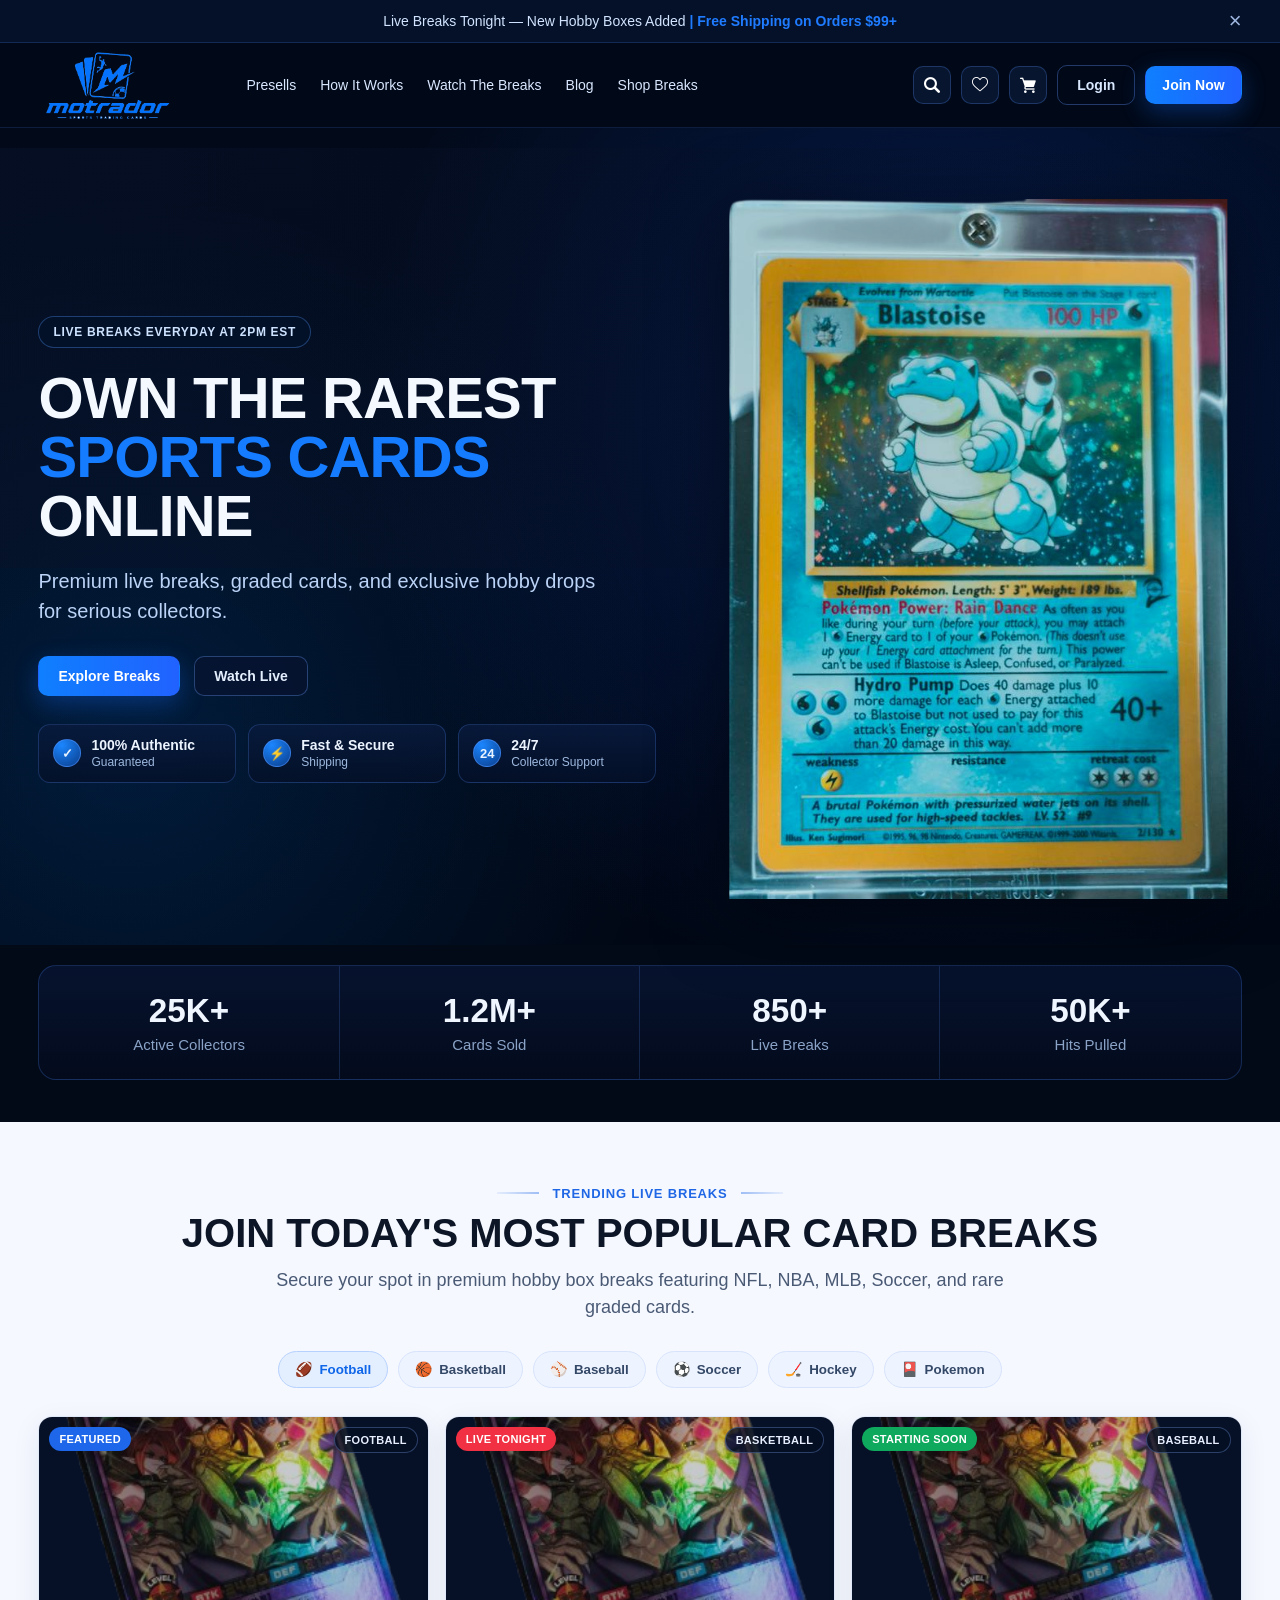
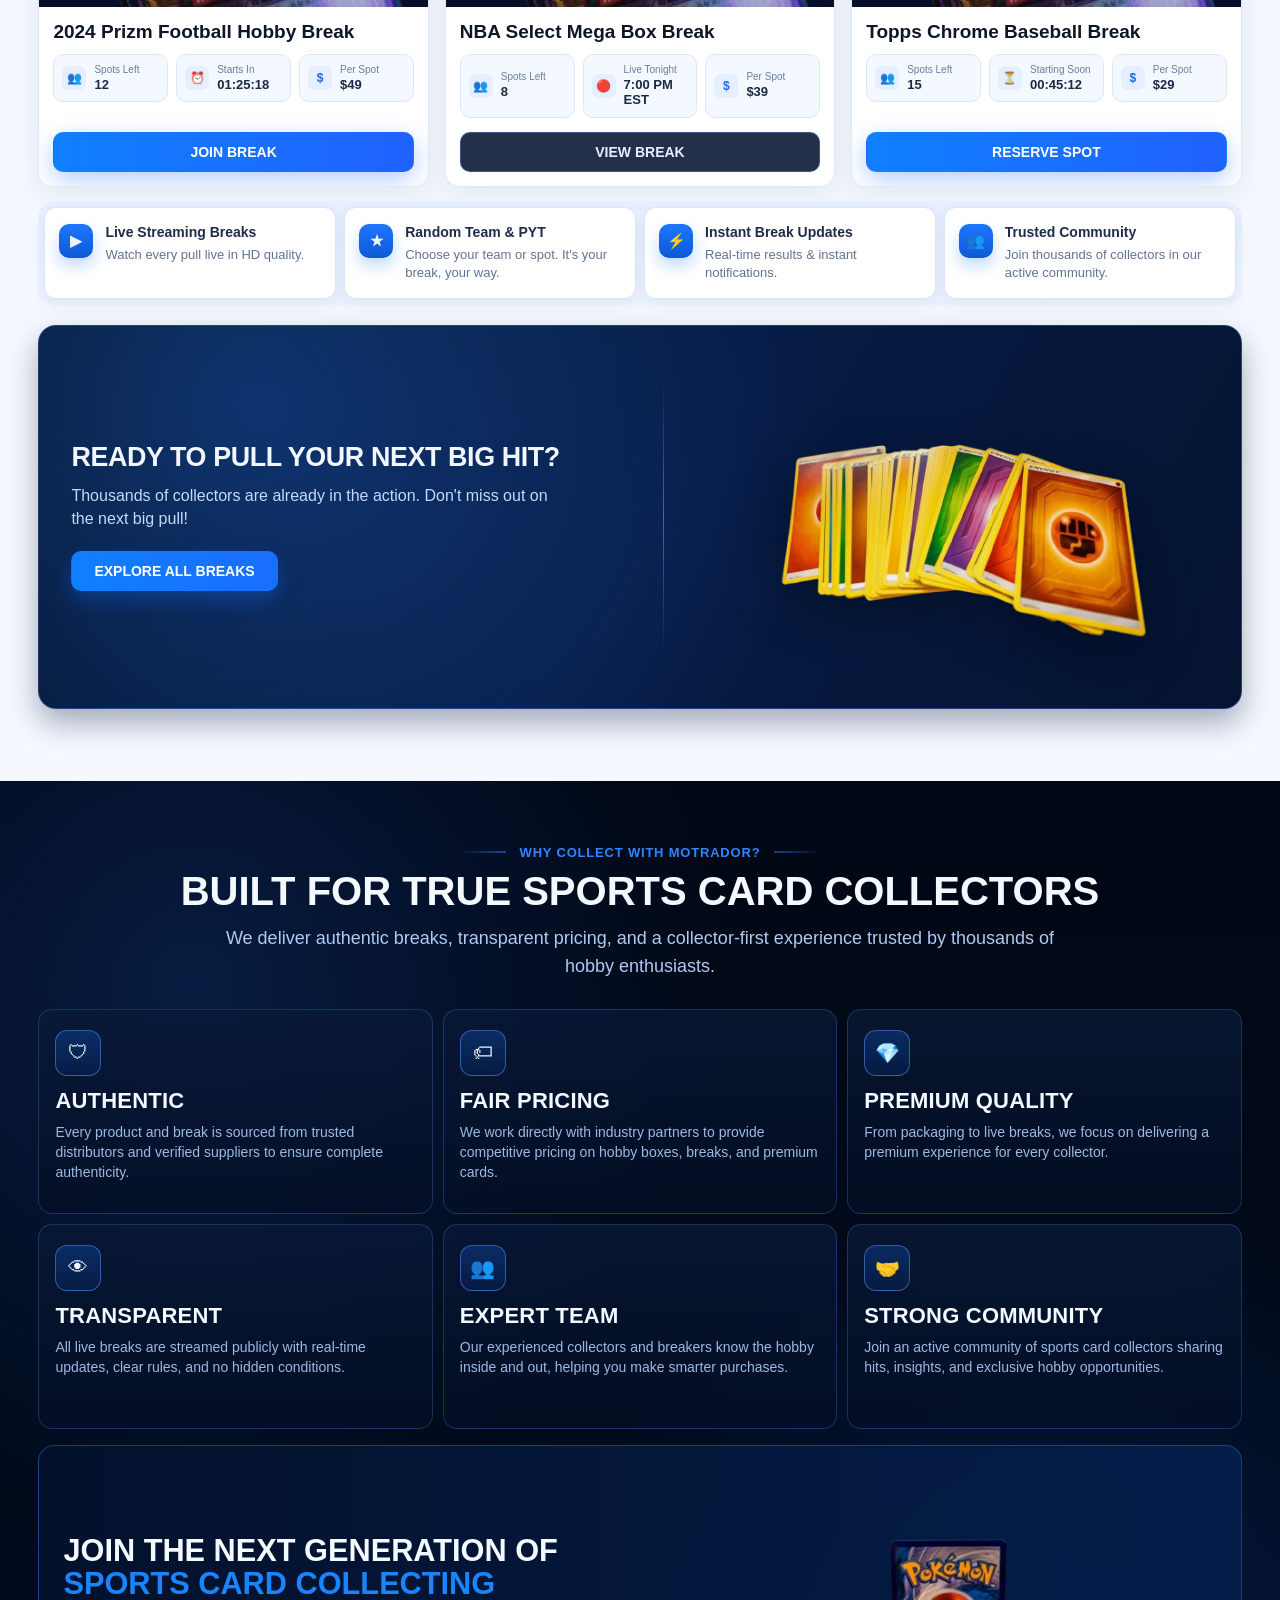
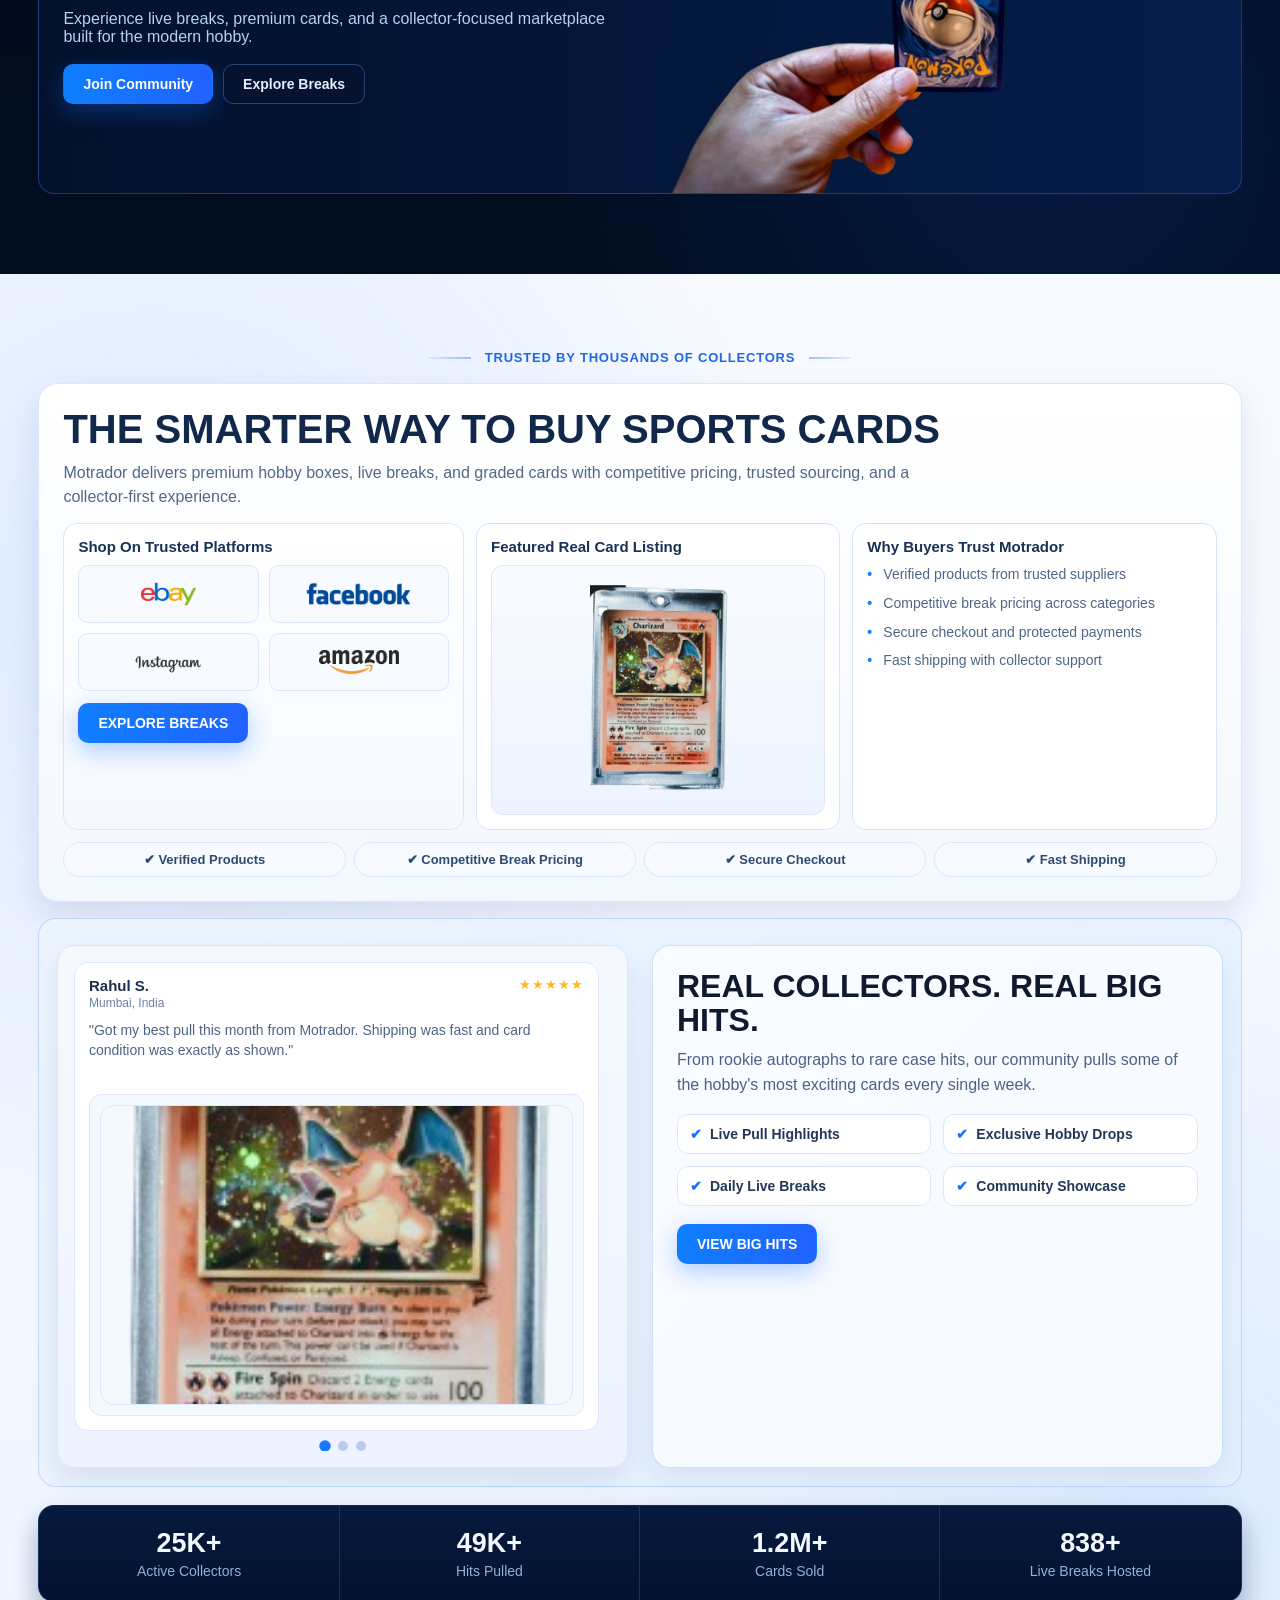
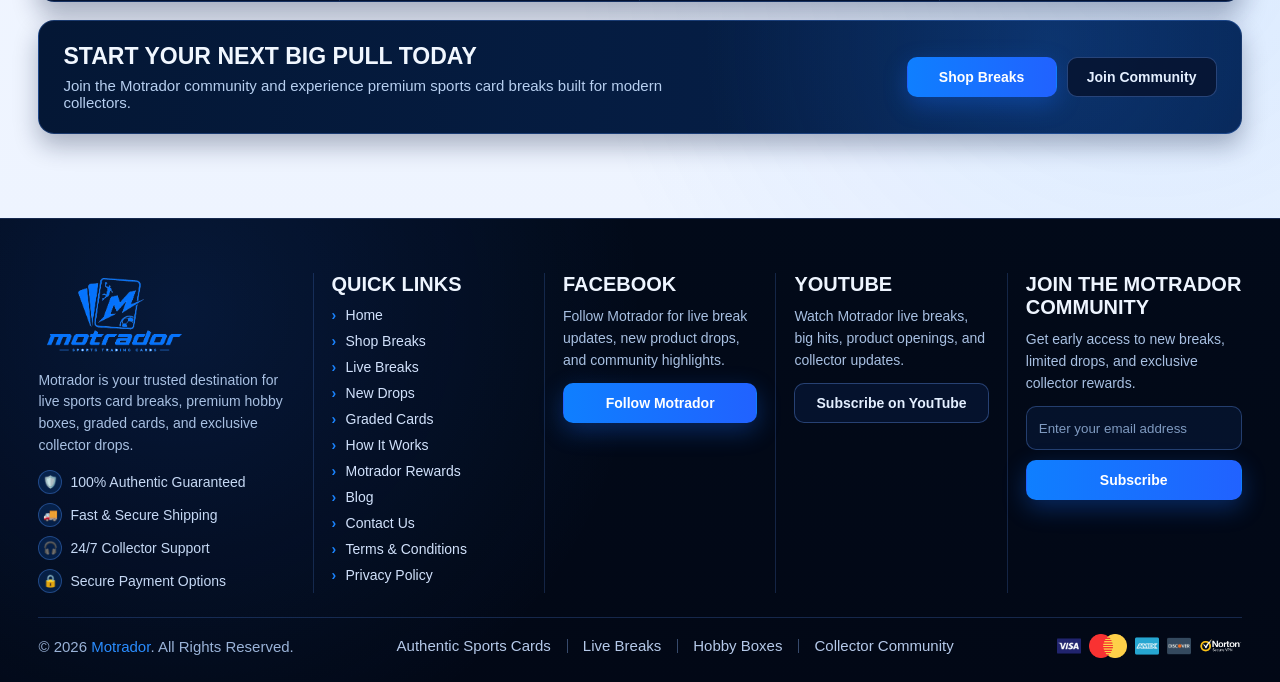
==== index.html @ 60c8a571 "first commit" ====
<!DOCTYPE html>
<html lang="en">

<head>
    <meta charset="UTF-8">
    <meta name="viewport" content="width=device-width, initial-scale=1.0">
    <link rel="stylesheet" href="https://unpkg.com/aos@2.3.1/dist/aos.css">
    <link rel="stylesheet" href="./assets/css/styles.css">
    <link rel="stylesheet" href="./assets/css/responsive.css">
    <title>Motrador</title>
</head>

<body>
    <div class="topbar">
        <div class="container topbar-inner">
            <p>
                Live Breaks Tonight — New Hobby Boxes Added
                <span>| Free Shipping on Orders $99+</span>
            </p>
            <button class="topbar-close" aria-label="Close top announcement">&times;</button>
        </div>
    </div>

    <header class="site-header">
        <div class="container header-inner">
            <a class="brand" href="#">
                <img src="./assets/images/logo.png" alt="Motrador logo">
            </a>

            <button class="menu-toggle" aria-label="Toggle menu" aria-expanded="false">Menu</button>

            <nav class="main-nav" id="mainNav">
                <a href="#">Presells</a>
                <a href="#">How It Works</a>
                <a href="#">Watch The Breaks</a>
                <a href="#">Blog</a>
                <a href="#">Shop Breaks</a>
            </nav>

            <div class="header-actions">
                <button class="icon-btn" aria-label="Search">
                    <img src="./assets/images/magnifying-glass.png" alt="Search icon" class="search-btn-icon">
                </button>
                <button class="icon-btn" aria-label="Wishlist">
                    <img src="./assets/images/heart.png" alt="Search icon" class="search-btn-icon">
                </button>
                <button class="icon-btn cart" aria-label="Cart">
                    <img src="./assets/images/grocery-store.png" alt="Search icon" class="search-btn-icon">
                </button>
                <a class="btn btn-outline" href="#">Login</a>
                <a class="btn btn-primary small" href="#">Join Now</a>
            </div>
        </div>
    </header>

    <main>
        <section class="hero">
            <div class="container hero-inner">
                <div class="hero-content">
                    <p class="live-label" data-aos="fade-up">LIVE BREAKS EVERYDAY AT 2PM EST
                    </p>
                    <h1 data-aos="fade-up" data-aos-delay="80">
                        OWN THE RAREST
                        <span>SPORTS CARDS</span>
                        ONLINE
                    </h1>
                    <p class="hero-subtitle" data-aos="fade-up" data-aos-delay="140">
                        Premium live breaks, graded cards, and exclusive hobby drops for serious collectors.
                    </p>

                    <div class="hero-cta" data-aos="fade-up" data-aos-delay="220">
                        <a href="#" class="btn btn-primary">Explore Breaks</a>
                        <a href="#" class="btn btn-dark">Watch Live</a>
                    </div>

                    <div class="trust-features" data-aos="fade-up" data-aos-delay="280">
                        <article class="trust-item" data-aos="fade-up" data-aos-delay="320">
                            <span class="trust-icon">✓</span>
                            <div>
                                <h4>100% Authentic</h4>
                                <p>Guaranteed</p>
                            </div>
                        </article>
                        <article class="trust-item" data-aos="fade-up" data-aos-delay="380">
                            <span class="trust-icon">⚡</span>
                            <div>
                                <h4>Fast &amp; Secure</h4>
                                <p>Shipping</p>
                            </div>
                        </article>
                        <article class="trust-item" data-aos="fade-up" data-aos-delay="440">
                            <span class="trust-icon">24</span>
                            <div>
                                <h4>24/7</h4>
                                <p>Collector Support</p>
                            </div>
                        </article>
                    </div>
                </div>

                <div class="hero-media" data-aos="fade-up" data-aos-delay="160">
                    <img src="./assets/images/banner-bg.png" alt="Sports cards showcase banner">
                </div>
            </div>
        </section>

        <section class="stats">
            <div class="container stats-inner" id="statsContainer">
            </div>
        </section>

        <section class="trending-breaks">
            <div class="container">
                <p class="section-label" data-aos="fade-up">TRENDING LIVE BREAKS</p>
                <h2 class="section-title" data-aos="fade-up" data-aos-delay="60">JOIN TODAY'S MOST POPULAR CARD BREAKS
                </h2>
                <p class="section-subtitle" data-aos="fade-up" data-aos-delay="120">
                    Secure your spot in premium hobby box breaks featuring NFL, NBA, MLB, Soccer, and rare graded cards.
                </p>

                <div class="category-filters" data-aos="fade-up" data-aos-delay="180">
                    <button class="filter-pill active" type="button"><span class="pill-icon">🏈</span>Football</button>
                    <button class="filter-pill" type="button"><span class="pill-icon">🏀</span>Basketball</button>
                    <button class="filter-pill" type="button"><span class="pill-icon">⚾</span>Baseball</button>
                    <button class="filter-pill" type="button"><span class="pill-icon">⚽</span>Soccer</button>
                    <button class="filter-pill" type="button"><span class="pill-icon">🏒</span>Hockey</button>
                    <button class="filter-pill" type="button"><span class="pill-icon">🎴</span>Pokemon</button>
                </div>

                <div class="breaks-grid">
                    <article class="break-card" data-aos="fade-up" data-aos-delay="220">
                        <div class="card-media">
                            <span class="status-badge featured">FEATURED</span>
                            <span class="sport-badge">FOOTBALL</span>
                            <img src="./assets/images/hero-iimg.png" alt="2024 Prizm Football Hobby Break">
                        </div>
                        <div class="card-body">
                            <h3>2024 Prizm Football Hobby Break</h3>
                            <div class="card-meta">
                                <div class="meta-item">
                                    <span class="meta-icon">👥</span>
                                    <div class="meta-text">
                                        <small>Spots Left</small>
                                        <strong>12</strong>
                                    </div>
                                </div>
                                <div class="meta-item">
                                    <span class="meta-icon">⏰</span>
                                    <div class="meta-text">
                                        <small>Starts In</small>
                                        <strong>01:25:18</strong>
                                    </div>
                                </div>
                                <div class="meta-item">
                                    <span class="meta-icon">$</span>
                                    <div class="meta-text">
                                        <small>Per Spot</small>
                                        <strong>$49</strong>
                                    </div>
                                </div>
                            </div>
                            <a href="#" class="btn btn-primary wide">JOIN BREAK</a>
                        </div>
                    </article>

                    <article class="break-card" data-aos="fade-up" data-aos-delay="300">
                        <div class="card-media">
                            <span class="status-badge live">LIVE TONIGHT</span>
                            <span class="sport-badge">BASKETBALL</span>
                            <img src="./assets/images/hero-iimg.png" alt="NBA Select Mega Box Break">
                        </div>
                        <div class="card-body">
                            <h3>NBA Select Mega Box Break</h3>
                            <div class="card-meta">
                                <div class="meta-item">
                                    <span class="meta-icon">👥</span>
                                    <div class="meta-text">
                                        <small>Spots Left</small>
                                        <strong>8</strong>
                                    </div>
                                </div>
                                <div class="meta-item">
                                    <span class="meta-icon">🔴</span>
                                    <div class="meta-text">
                                        <small>Live Tonight</small>
                                        <strong>7:00 PM EST</strong>
                                    </div>
                                </div>
                                <div class="meta-item">
                                    <span class="meta-icon">$</span>
                                    <div class="meta-text">
                                        <small>Per Spot</small>
                                        <strong>$39</strong>
                                    </div>
                                </div>
                            </div>
                            <a href="#" class="btn btn-dark wide">VIEW BREAK</a>
                        </div>
                    </article>

                    <article class="break-card" data-aos="fade-up" data-aos-delay="380">
                        <div class="card-media">
                            <span class="status-badge soon">STARTING SOON</span>
                            <span class="sport-badge">BASEBALL</span>
                            <img src="./assets/images/hero-iimg.png" alt="Topps Chrome Baseball Break">
                        </div>
                        <div class="card-body">
                            <h3>Topps Chrome Baseball Break</h3>
                            <div class="card-meta">
                                <div class="meta-item">
                                    <span class="meta-icon">👥</span>
                                    <div class="meta-text">
                                        <small>Spots Left</small>
                                        <strong>15</strong>
                                    </div>
                                </div>
                                <div class="meta-item">
                                    <span class="meta-icon">⏳</span>
                                    <div class="meta-text">
                                        <small>Starting Soon</small>
                                        <strong>00:45:12</strong>
                                    </div>
                                </div>
                                <div class="meta-item">
                                    <span class="meta-icon">$</span>
                                    <div class="meta-text">
                                        <small>Per Spot</small>
                                        <strong>$29</strong>
                                    </div>
                                </div>
                            </div>
                            <a href="#" class="btn btn-primary wide">RESERVE SPOT</a>
                        </div>
                    </article>
                </div>

                <div class="feature-strip" data-aos="fade-up" data-aos-delay="220">
                    <article class="feature-item">
                        <span class="feature-icon">▶</span>
                        <div>
                            <h4>Live Streaming Breaks</h4>
                            <p>Watch every pull live in HD quality.</p>
                        </div>
                    </article>
                    <article class="feature-item">
                        <span class="feature-icon">★</span>
                        <div>
                            <h4>Random Team &amp; PYT</h4>
                            <p>Choose your team or spot. It's your break, your way.</p>
                        </div>
                    </article>
                    <article class="feature-item">
                        <span class="feature-icon">⚡</span>
                        <div>
                            <h4>Instant Break Updates</h4>
                            <p>Real-time results &amp; instant notifications.</p>
                        </div>
                    </article>
                    <article class="feature-item">
                        <span class="feature-icon">👥</span>
                        <div>
                            <h4>Trusted Community</h4>
                            <p>Join thousands of collectors in our active community.</p>
                        </div>
                    </article>
                </div>

                <div class="breaks-cta" data-aos="fade-up" data-aos-delay="120">
                    <div class="breaks-cta-content">
                        <h3>READY TO PULL YOUR NEXT BIG HIT?</h3>
                        <p>Thousands of collectors are already in the action. Don't miss out on the next big pull!</p>
                        <a href="#" class="btn btn-primary">EXPLORE ALL BREAKS</a>
                    </div>
                    <img src="./assets/images/button-cta-img.png" alt="Sports card highlights">
                </div>
            </div>
        </section>

        <section class="why-collect">
            <div class="container">
                <p class="section-label" data-aos="fade-up">WHY COLLECT WITH MOTRADOR?</p>
                <h2 class="why-title" data-aos="fade-up" data-aos-delay="70">BUILT FOR TRUE SPORTS CARD COLLECTORS</h2>
                <p class="why-subtitle" data-aos="fade-up" data-aos-delay="130">
                    We deliver authentic breaks, transparent pricing, and a collector-first experience trusted by
                    thousands of hobby enthusiasts.
                </p>

                <div class="why-grid">
                    <article class="why-card" data-aos="fade-up" data-aos-delay="140">
                        <span class="why-icon">🛡</span>
                        <h3>AUTHENTIC</h3>
                        <p>Every product and break is sourced from trusted distributors and verified suppliers to ensure
                            complete authenticity.</p>
                    </article>
                    <article class="why-card" data-aos="fade-up" data-aos-delay="190">
                        <span class="why-icon">🏷</span>
                        <h3>FAIR PRICING</h3>
                        <p>We work directly with industry partners to provide competitive pricing on hobby boxes,
                            breaks, and premium cards.</p>
                    </article>
                    <article class="why-card" data-aos="fade-up" data-aos-delay="240">
                        <span class="why-icon">💎</span>
                        <h3>PREMIUM QUALITY</h3>
                        <p>From packaging to live breaks, we focus on delivering a premium experience for every
                            collector.</p>
                    </article>
                    <article class="why-card" data-aos="fade-up" data-aos-delay="290">
                        <span class="why-icon">👁</span>
                        <h3>TRANSPARENT</h3>
                        <p>All live breaks are streamed publicly with real-time updates, clear rules, and no hidden
                            conditions.</p>
                    </article>
                    <article class="why-card" data-aos="fade-up" data-aos-delay="340">
                        <span class="why-icon">👥</span>
                        <h3>EXPERT TEAM</h3>
                        <p>Our experienced collectors and breakers know the hobby inside and out, helping you make
                            smarter purchases.</p>
                    </article>
                    <article class="why-card" data-aos="fade-up" data-aos-delay="390">
                        <span class="why-icon">🤝</span>
                        <h3>STRONG COMMUNITY</h3>
                        <p>Join an active community of sports card collectors sharing hits, insights, and exclusive
                            hobby opportunities.</p>
                    </article>
                </div>

                <div class="why-cta" data-aos="fade-up" data-aos-delay="120">
                    <div class="why-cta-content">
                        <h3>JOIN THE NEXT GENERATION OF <span>SPORTS CARD COLLECTING</span></h3>
                        <p>Experience live breaks, premium cards, and a collector-focused marketplace built for the
                            modern hobby.</p>
                        <div class="why-cta-actions">
                            <a href="#" class="btn btn-primary">Join Community</a>
                            <a href="#" class="btn btn-dark">Explore Breaks</a>
                        </div>
                    </div>
                    <img src="./assets/images/strive-img.png" alt="Sports cards collection">
                </div>
            </div>
        </section>

        <section class="trusted-collectors">
            <div class="container">
                <p class="section-label" data-aos="fade-up">TRUSTED BY THOUSANDS OF COLLECTORS</p>

                <div class="trusted-buy-section">
                    <div class="buy-intro" data-aos="fade-up" data-aos-delay="40">
                        <h2>THE SMARTER WAY TO BUY SPORTS CARDS</h2>
                        <p>
                            Motrador delivers premium hobby boxes, live breaks, and graded cards with competitive
                            pricing, trusted sourcing, and a collector-first experience.
                        </p>
                    </div>

                    <div class="buy-platform-layout" data-aos="fade-up" data-aos-delay="100">
                        <article class="platform-card primary">
                            <h4>Shop On Trusted Platforms</h4>
                            <div class="platform-logos">
                                <a href="#" aria-label="Buy on eBay"><img src="./assets/images/ebay.png" alt="eBay"></a>
                                <a href="#" aria-label="Buy on Facebook"><img src="./assets/images/facebook.png"
                                        alt="Facebook"></a>
                                <a href="#" aria-label="Buy on Instagram"><img src="./assets/images/instagram.png"
                                        alt="Instagram"></a>
                                <a href="#" aria-label="Buy on Amazon"><img src="./assets/images/amazon.png"
                                        alt="Amazon"></a>
                            </div>
                            <a href="#" class="btn btn-primary">EXPLORE BREAKS</a>
                        </article>

                        <article class="platform-card visual">
                            <h4>Featured Real Card Listing</h4>
                            <div class="platform-card-image">
                                <img src="./assets/images/chery-card1.png" alt="Featured real sports card listing">
                            </div>
                        </article>

                        <article class="platform-card points">
                            <h4>Why Buyers Trust Motrador</h4>
                            <ul>
                                <li>Verified products from trusted suppliers</li>
                                <li>Competitive break pricing across categories</li>
                                <li>Secure checkout and protected payments</li>
                                <li>Fast shipping with collector support</li>
                            </ul>
                        </article>
                    </div>

                    <div class="buy-trust-strip" data-aos="fade-up" data-aos-delay="140">
                        <div>✔ Verified Products</div>
                        <div>✔ Competitive Break Pricing</div>
                        <div>✔ Secure Checkout</div>
                        <div>✔ Fast Shipping</div>
                    </div>
                </div>

                <div class="trusted-community-section">
                    <div class="trusted-row second">


                        <div class="trusted-media cards" data-aos="fade-up" data-aos-delay="80">
                            <div class="review-slider" id="reviewSlider">
                                <div class="review-track">
                                    <article class="review-card">
                                        <div class="review-head">
                                            <div>
                                                <h4>Rahul S.</h4>
                                                <p>Mumbai, India</p>
                                            </div>
                                            <span class="review-rating">★★★★★</span>
                                        </div>
                                        <p class="review-text">
                                            "Got my best pull this month from Motrador. Shipping was fast and card
                                            condition was exactly as shown."
                                        </p>
                                        <div class="review-card-image">
                                            <img src="./assets/images/chery-card1.png" alt="Real pulled card by Rahul">
                                        </div>
                                    </article>

                                    <article class="review-card">
                                        <div class="review-head">
                                            <div>
                                                <h4>Arjun K.</h4>
                                                <p>Delhi, India</p>
                                            </div>
                                            <span class="review-rating">★★★★★</span>
                                        </div>
                                        <p class="review-text">
                                            "Very transparent break process. Loved the live updates and the packaging
                                            quality of my hits."
                                        </p>
                                        <div class="review-card-image">
                                            <img src="./assets/images/chery-card1.png" alt="Real pulled card by Arjun">
                                        </div>
                                    </article>

                                    <article class="review-card">
                                        <div class="review-head">
                                            <div>
                                                <h4>Neha P.</h4>
                                                <p>Bengaluru, India</p>
                                            </div>
                                            <span class="review-rating">★★★★★</span>
                                        </div>
                                        <p class="review-text">
                                            "Fair pricing and authentic products. I joined for one break and now I am a
                                            regular collector here."
                                        </p>
                                        <div class="review-card-image">
                                            <img src="./assets/images/chery-card1.png" alt="Real pulled card by Neha">
                                        </div>
                                    </article>
                                </div>
                                <div class="review-dots" aria-label="Review slider pagination">
                                    <button class="review-dot active" type="button"
                                        aria-label="Go to review 1"></button>
                                    <button class="review-dot" type="button" aria-label="Go to review 2"></button>
                                    <button class="review-dot" type="button" aria-label="Go to review 3"></button>
                                </div>
                            </div>
                        </div>
                        <div class="trusted-content" data-aos="fade-up" data-aos-delay="120">
                            <h2>REAL COLLECTORS. REAL BIG HITS.</h2>
                            <p>
                                From rookie autographs to rare case hits, our community pulls some of the hobby's most
                                exciting cards every single week.
                            </p>
                            <div class="trusted-features">
                                <div class="trusted-feature"><span>✔</span>Live Pull Highlights</div>
                                <div class="trusted-feature"><span>✔</span>Exclusive Hobby Drops</div>
                                <div class="trusted-feature"><span>✔</span>Daily Live Breaks</div>
                                <div class="trusted-feature"><span>✔</span>Community Showcase</div>
                            </div>
                            <a href="#" class="btn btn-primary">VIEW BIG HITS</a>
                        </div>

                    </div>


                </div>
                <div class="trusted-stats" id="trustedStatsContainer" data-aos="fade-up">
                </div>
                <div class="trusted-bottom-cta" data-aos="fade-up" data-aos-delay="120">
                    <div>
                        <h3>START YOUR NEXT BIG PULL TODAY</h3>
                        <p>Join the Motrador community and experience premium sports card breaks built for modern
                            collectors.</p>
                    </div>
                    <div class="trusted-bottom-actions">
                        <a href="#" class="btn btn-primary">Shop Breaks</a>
                        <a href="#" class="btn btn-dark">Join Community</a>
                    </div>
                </div>
            </div>
        </section>
    </main>

    <footer class="site-footer">
        <div class="container">
            <div class="footer-grid">
                <section class="footer-brand">
                    <img src="./assets/images/logo.png" alt="Motrador logo">

                    <p class="footer-desc">
                        Motrador is your trusted destination for live sports card breaks, premium hobby boxes, graded
                        cards, and exclusive collector drops.
                    </p>
                    <ul class="footer-brand-points">
                        <li><span>🛡️</span>100% Authentic Guaranteed</li>
                        <li><span>🚚</span>Fast &amp; Secure Shipping</li>
                        <li><span>🎧</span>24/7 Collector Support</li>
                        <li><span>🔒</span>Secure Payment Options</li>
                    </ul>
                </section>

                <section class="footer-links">
                    <h4>Quick Links</h4>
                    <ul>
                        <li><a href="#">Home</a></li>
                        <li><a href="#">Shop Breaks</a></li>
                        <li><a href="#">Live Breaks</a></li>
                        <li><a href="#">New Drops</a></li>
                        <li><a href="#">Graded Cards</a></li>
                        <li><a href="#">How It Works</a></li>
                        <li><a href="#">Motrador Rewards</a></li>
                        <li><a href="#">Blog</a></li>
                        <li><a href="#">Contact Us</a></li>
                        <li><a href="#">Terms &amp; Conditions</a></li>
                        <li><a href="#">Privacy Policy</a></li>
                    </ul>
                </section>

                <section class="footer-social">
                    <h4>Facebook</h4>
                    <p>Follow Motrador for live break updates, new product drops, and community highlights.</p>
                    <a href="#" class="btn btn-primary">Follow Motrador</a>
                </section>

                <section class="footer-social">
                    <h4>YouTube</h4>
                    <p>Watch Motrador live breaks, big hits, product openings, and collector updates.</p>
                    <a href="#" class="btn btn-dark">Subscribe on YouTube</a>
                </section>

                <section class="footer-newsletter">
                    <h4>JOIN THE MOTRADOR COMMUNITY</h4>
                    <p>Get early access to new breaks, limited drops, and exclusive collector rewards.</p>
                    <form action="#" method="post">
                        <input type="email" placeholder="Enter your email address" aria-label="Email address">
                        <button type="submit" class="btn btn-primary">Subscribe</button>
                    </form>
                </section>
            </div>

            <div class="footer-bottom">
                <p class="footer-copy">&copy; 2026 <a href="#">Motrador</a>. All Rights Reserved.</p>
                <ul class="footer-bottom-links">
                    <li><a href="#">Authentic Sports Cards</a></li>
                    <li><a href="#">Live Breaks</a></li>
                    <li><a href="#">Hobby Boxes</a></li>
                    <li><a href="#">Collector Community</a></li>
                </ul>
                <div class="footer-payments">
                    <img src="./assets/images/visa.png" alt="Visa">
                    <img src="./assets/images/card.png" alt="Mastercard">
                    <img src="./assets/images/amex.png" alt="American Express">
                    <img src="./assets/images/discover.png" alt="Discover">
                    <img src="./assets/images/nortan.png" alt="Norton Secured">
                </div>
            </div>
        </div>
    </footer>

    <script src="https://unpkg.com/aos@2.3.1/dist/aos.js"></script>
    <script src="./assets/js/index.js"></script>
</body>

</html>
---- assets/css/styles.css ----
* {
    margin: 0;
    padding: 0;
    box-sizing: border-box;
}

body {
    font-family: "Segoe UI", Tahoma, Geneva, Verdana, sans-serif;
    background: #020917;
    color: #f4f8ff;
}

/* Global scrollbar theme */
* {
    scrollbar-width: thin;
    scrollbar-color: #157bff rgba(10, 24, 52, 0.65);
}

*::-webkit-scrollbar {
    width: 8px;
    height: 8px;
}

*::-webkit-scrollbar-track {
    background: rgba(10, 24, 52, 0.65);
}

*::-webkit-scrollbar-thumb {
    background: #157bff;
    border-radius: 999px;
}

*::-webkit-scrollbar-thumb:hover {
    background: #2b8bff;
}

img {
    max-width: 100%;
    height: auto;
}

a {
    color: inherit;
    text-decoration: none;
}

.container {
    width: min(1360px, 94%);
    margin: 0 auto;
}

.topbar {
    background: #041128;
    border-bottom: 1px solid rgba(70, 122, 233, 0.24);
    color: #d2e4ff;
    font-size: 14px;
}

.topbar-inner {
    min-height: 42px;
    display: flex;
    align-items: center;
    justify-content: center;
    position: relative;
    padding: 8px 32px;
}

.topbar p span {
    color: #1f7bff;
    font-weight: 600;
}

.topbar-close {
    position: absolute;
    right: 0;
    top: 50%;
    transform: translateY(-50%);
    border: 0;
    background: transparent;
    color: #9fb6df;
    font-size: 22px;
    cursor: pointer;
}

.site-header {
    position: sticky;
    top: 0;
    z-index: 40;
    background: rgba(2, 10, 26, 0.96);
    backdrop-filter: blur(10px);
    border-bottom: 1px solid rgba(70, 122, 233, 0.18);
}

.header-inner {
    min-height: 84px;
    display: flex;
    align-items: center;
    gap: 28px;
}

.brand {
    display: flex;
    align-items: center;
    min-width: 180px;
}

.brand img {
    height: 75px;
    width: auto;
    display: block;
}

.main-nav {
    display: flex;
    align-items: center;
    gap: 24px;
    flex: 1;
}

.main-nav a {
    color: #d9e7ff;
    font-weight: 500;
    font-size: 14px;
    transition: color 0.2s ease;
}

.main-nav a:hover {
    color: #2f8fff;
}

.header-actions {
    display: flex;
    align-items: center;
    gap: 10px;
}

.icon-btn {
    width: 38px;
    height: 38px;
    border-radius: 10px;
    border: 1px solid rgba(79, 131, 227, 0.3);
    background: rgba(8, 23, 50, 0.92);
    color: #e7f0ff;
    cursor: pointer;
}

.search-btn-icon {
    width: 16px;
    height: 16px;
    object-fit: contain;
    display: block;
    margin: 0 auto;
}

.icon-btn.cart {
    position: relative;
}

.icon-btn.cart span {
    position: absolute;
    top: -5px;
    right: -5px;
    width: 18px;
    height: 18px;
    border-radius: 50%;
    display: grid;
    place-items: center;
    background: #0f7fff;
    font-size: 11px;
    font-weight: 700;
}

.btn {
    display: inline-flex;
    align-items: center;
    justify-content: center;
    border-radius: 10px;
    padding: 11px 19px;
    font-size: 14px;
    font-weight: 600;
    border: 1px solid transparent;
    transition: 0.2s ease;
}

.btn-outline {
    border-color: rgba(94, 146, 255, 0.35);
    background: transparent;
    color: #d9e8ff;
}

.btn-outline:hover {
    border-color: #2f8fff;
    color: #ffffff;
}

.btn-primary {
    color: #ffffff;
    background: linear-gradient(90deg, #0f7fff 0%, #2162ff 100%);
    box-shadow: 0 8px 24px rgba(21, 109, 255, 0.32);
}

.btn-primary:hover {
    transform: translateY(-1px);
}

.btn-primary.small {
    padding: 10px 16px;
}

.menu-toggle {
    display: none;
    border: 1px solid rgba(101, 157, 255, 0.34);
    background: rgba(9, 25, 57, 0.9);
    color: #e9f2ff;
    border-radius: 8px;
    padding: 9px 12px;
    font-size: 13px;
}

.hero {
    position: relative;
    padding: 54px 0 28px;
    background:
        radial-gradient(circle at 74% 36%, rgba(20, 90, 255, 0.23), transparent 55%),
        radial-gradient(circle at 10% 75%, rgba(0, 132, 255, 0.16), transparent 42%),
        linear-gradient(180deg, #020a1a 0%, #010714 100%);
}

.hero::after {
    content: "";
    position: absolute;
    inset: 20px 0 auto;
    height: 420px;
    background: linear-gradient(90deg, rgba(7, 17, 40, 0.62), rgba(3, 9, 22, 0));
    pointer-events: none;
}

.hero-inner {
    position: relative;
    z-index: 1;
    display: grid;
    grid-template-columns: 1.1fr 1fr;
    align-items: center;
    gap: 24px;
}

.live-label {
    display: inline-block;
    padding: 8px 14px;
    border-radius: 999px;
    border: 1px solid rgba(84, 149, 255, 0.34);
    background: rgba(4, 18, 42, 0.9);
    font-size: 12px;
    font-weight: 700;
    letter-spacing: 0.7px;
    color: #cde3ff;
    margin-bottom: 20px;
}

.hero h1 {
    font-size: clamp(34px, 5vw, 70px);
    line-height: 1.02;
    letter-spacing: -0.8px;
    margin-bottom: 20px;
    text-transform: uppercase;
    max-width: 680px;
}

.hero h1 span {
    display: block;
    color: #157bff;
}

.hero-subtitle {
    max-width: 560px;
    color: #bbd3f6;
    font-size: 20px;
    line-height: 1.5;
}

.hero-cta {
    margin-top: 30px;
    display: flex;
    gap: 14px;
}

.btn-dark {
    border-color: rgba(95, 142, 230, 0.38);
    color: #e4efff;
    background: rgba(6, 20, 48, 0.88);
}

.btn-dark:hover {
    border-color: #2c8cff;
}

.trust-features {
    margin-top: 28px;
    display: grid;
    grid-template-columns: repeat(3, minmax(0, 1fr));
    gap: 12px;
    max-width: 760px;
}

.trust-item {
    display: flex;
    align-items: center;
    gap: 10px;
    padding: 12px 14px;
    border: 1px solid rgba(78, 133, 235, 0.26);
    border-radius: 12px;
    background: linear-gradient(180deg, rgba(9, 27, 62, 0.82), rgba(4, 16, 40, 0.82));
}

.trust-icon {
    flex-shrink: 0;
    width: 28px;
    height: 28px;
    border-radius: 50%;
    display: grid;
    place-items: center;
    color: #eaf3ff;
    font-size: 13px;
    font-weight: 700;
    border: 1px solid rgba(89, 150, 255, 0.5);
    background: radial-gradient(circle at 30% 20%, #1b86ff, #0a3e8d);
}

.trust-item h4 {
    font-size: 14px;
    line-height: 1.2;
    color: #ecf4ff;
    font-weight: 700;
}

.trust-item p {
    font-size: 12px;
    line-height: 1.2;
    color: #9eb9df;
    margin-top: 2px;
}

.hero-media {
    position: relative;
}

.hero-media::before {
    content: "";
    position: absolute;
    inset: 14% 10% auto;
    height: 70%;
    background: radial-gradient(circle, rgba(21, 112, 255, 0.2), transparent 68%);
    filter: blur(14px);
    z-index: -1;
}

.hero-media img {
    width: 100%;
    max-width: 520px;
    margin-left: auto;
    display: block;
    filter: drop-shadow(0 16px 36px rgba(0, 0, 0, 0.5));
}

.stats {
    padding: 20px 0 42px;
}

.stats-inner {
    border: 1px solid rgba(64, 118, 220, 0.28);
    border-radius: 18px;
    background: linear-gradient(180deg, rgba(7, 20, 49, 0.92), rgba(3, 11, 29, 0.92));
    display: grid;
    grid-template-columns: repeat(4, 1fr);
    overflow: hidden;
}

.stat-card {
    text-align: center;
    padding: 26px 16px;
    border-right: 1px solid rgba(76, 130, 230, 0.22);
}

.stat-card:last-child {
    border-right: 0;
}

.stat-card h3 {
    font-size: clamp(26px, 2.6vw, 42px);
    color: #eff6ff;
    margin-bottom: 6px;
}

.stat-card p {
    color: #8aa3c7;
    font-size: 15px;
}

.trending-breaks {
    background: #f5f8ff;
    color: #0d1627;
    padding: 64px 0 72px;
}

.section-label {
    position: relative;
    width: fit-content;
    margin: 0 auto 10px;
    padding: 0 56px;
    color: #1f67e5;
    font-size: 13px;
    font-weight: 700;
    letter-spacing: 0.8px;
    text-align: center;
}

.section-label::before,
.section-label::after {
    content: "";
    position: absolute;
    top: 50%;
    width: 42px;
    height: 1px;
    background: linear-gradient(90deg, rgba(31, 103, 229, 0.15), rgba(31, 103, 229, 0.8));
    transform: translateY(-50%);
}

.section-label::before {
    left: 0;
}

.section-label::after {
    right: 0;
    transform: translateY(-50%) scaleX(-1);
}

.section-title {
    text-align: center;
    font-size: clamp(26px, 2.7vw, 42px);
    line-height: 1.1;
    margin-bottom: 12px;
}

.section-subtitle {
    text-align: center;
    max-width: 740px;
    margin: 0 auto;
    color: #4a5a75;
    font-size: 18px;
    line-height: 1.5;
}

.category-filters {
    margin-top: 30px;
    display: flex;
    justify-content: center;
    flex-wrap: wrap;
    gap: 10px;
}

.filter-pill {
    display: inline-flex;
    align-items: center;
    gap: 7px;
    border: 1px solid #d7e3fb;
    background: #edf3ff;
    color: #344867;
    font-weight: 600;
    border-radius: 999px;
    padding: 10px 16px;
    cursor: pointer;
}

.filter-pill.active {
    color: #0f66e8;
    border-color: #b7d1ff;
    background: #e3eeff;
}

.pill-icon {
    font-size: 14px;
    line-height: 1;
}

.breaks-grid {
    margin-top: 28px;
    display: grid;
    grid-template-columns: repeat(3, minmax(0, 1fr));
    gap: 16px;
}

.break-card {
    background: #ffffff;
    border: 1px solid #dfe8f8;
    border-radius: 14px;
    overflow: hidden;
    box-shadow: 0 8px 28px rgba(16, 37, 75, 0.08);
    display: flex;
    flex-direction: column;
}

.card-media {
    position: relative;
    height: 190px;
    background: #061127;
}

.card-media img {
    width: 100%;
    height: 100%;
    object-fit: cover;
    opacity: 0.78;
}

.status-badge,
.sport-badge {
    position: absolute;
    z-index: 1;
    border-radius: 999px;
    font-size: 11px;
    font-weight: 700;
    letter-spacing: 0.3px;
    padding: 6px 10px;
}

.status-badge {
    left: 10px;
    top: 10px;
    color: #ffffff;
}

.status-badge.featured {
    background: #1e67eb;
}

.status-badge.live {
    background: #f23043;
}

.status-badge.soon {
    background: #0ea95d;
}

.sport-badge {
    right: 10px;
    top: 10px;
    color: #e7efff;
    background: rgba(4, 15, 36, 0.75);
    border: 1px solid rgba(117, 156, 228, 0.35);
}

.card-body {
    padding: 14px;
    display: flex;
    flex-direction: column;
    flex: 1;
}

.card-body h3 {
    font-size: 19px;
    line-height: 1.2;
    margin-bottom: 10px;
}

.card-meta {
    display: grid;
    grid-template-columns: repeat(3, minmax(0, 1fr));
    gap: 8px;
    margin-bottom: 14px;
}

.meta-item {
    display: flex;
    align-items: center;
    gap: 8px;
    background: #f4f8ff;
    border: 1px solid #dce7fa;
    border-radius: 10px;
    padding: 9px 8px;
}

.meta-icon {
    width: 24px;
    height: 24px;
    border-radius: 7px;
    display: grid;
    place-items: center;
    background: #e5efff;
    color: #1968e7;
    font-size: 12px;
    font-weight: 700;
    flex-shrink: 0;
}

.meta-text small {
    display: block;
    color: #6b7e9d;
    font-size: 10px;
    line-height: 1.1;
}

.meta-text strong {
    display: block;
    color: #1a2a43;
    font-size: 13px;
    line-height: 1.2;
    margin-top: 2px;
}

.btn.wide {
    position: relative;
    overflow: hidden;
    width: 100%;
    text-align: center;
    margin-top: auto;
    transform: translateY(0);
    transition: transform 0.28s ease, box-shadow 0.28s ease, filter 0.28s ease;
}

.btn.wide::before {
    content: "";
    position: absolute;
    top: 0;
    left: -130%;
    width: 120%;
    height: 100%;
    background: linear-gradient(
        110deg,
        rgba(255, 255, 255, 0) 15%,
        rgba(255, 255, 255, 0.32) 48%,
        rgba(255, 255, 255, 0) 85%
    );
    transform: skewX(-20deg);
    transition: left 0.5s ease;
}

.break-card .btn.wide:hover {
    transform: translateY(-2px);
    box-shadow: 0 12px 24px rgba(18, 88, 214, 0.34);
    filter: saturate(1.08);
}

.break-card .btn.wide:hover::before {
    left: 120%;
}

.break-card .btn.wide:active {
    transform: translateY(0);
    box-shadow: 0 5px 12px rgba(18, 88, 214, 0.28);
}

.feature-strip {
    margin-top: 14px;
    padding: 6px;
    border-radius: 16px;
    background: linear-gradient(180deg, #e7efff, #edf4ff);
    display: grid;
    grid-template-columns: repeat(4, minmax(0, 1fr));
    gap: 8px;
}

.feature-item {
    display: flex;
    align-items: flex-start;
    gap: 12px;
    padding: 16px 14px;
    background: #ffffff;
    border: 1px solid #d9e6fb;
    border-radius: 12px;
    box-shadow: 0 6px 16px rgba(21, 52, 102, 0.07);
}

.feature-icon {
    width: 34px;
    height: 34px;
    border-radius: 10px;
    display: grid;
    place-items: center;
    flex-shrink: 0;
    background: linear-gradient(180deg, #1e76ff, #0d59d5);
    color: #eef4ff;
    font-size: 15px;
    font-weight: 700;
    box-shadow: 0 8px 16px rgba(30, 118, 255, 0.28);
}

.feature-item h4 {
    font-size: 14px;
    line-height: 1.2;
    color: #1c2d4a;
    margin-bottom: 5px;
}

.feature-item p {
    color: #627492;
    font-size: 13px;
    line-height: 1.4;
}

.breaks-cta {
    margin-top: 20px;
    position: relative;
    border-radius: 18px;
    overflow: hidden;
    border: 1px solid rgba(80, 133, 229, 0.34);
    background:
        radial-gradient(circle at 18% 20%, rgba(41, 126, 255, 0.3), transparent 55%),
        linear-gradient(120deg, #031126 0%, #061b44 52%, #041330 100%);
    color: #f2f6ff;
    display: grid;
    grid-template-columns: 1.05fr 0.95fr;
    align-items: center;
    min-height: 220px;
    box-shadow: 0 14px 30px rgba(8, 22, 58, 0.35);
}

.breaks-cta::after {
    content: "";
    position: absolute;
    right: 48%;
    top: 14%;
    width: 1px;
    height: 72%;
    background: linear-gradient(180deg, transparent, rgba(131, 174, 255, 0.5), transparent);
}

.breaks-cta-content {
    position: relative;
    z-index: 1;
    padding: 32px;
}

.breaks-cta-content h3 {
    font-size: clamp(22px, 2.1vw, 34px);
    line-height: 1.08;
    letter-spacing: -0.4px;
    margin-bottom: 12px;
    max-width: 560px;
}

.breaks-cta-content p {
    color: #c4daf9;
    font-size: 16px;
    line-height: 1.45;
    max-width: 500px;
    margin-bottom: 20px;
}

.breaks-cta-content .btn {
    position: relative;
    isolation: isolate;
    padding-inline: 22px;
    background-size: 170% 170%;
    background-position: 0% 50%;
    box-shadow: 0 10px 20px rgba(22, 108, 255, 0.3);
    transition: transform 0.25s ease, box-shadow 0.25s ease, background-position 0.35s ease;
}

.breaks-cta-content .btn::after {
    content: "";
    position: absolute;
    inset: -3px;
    border-radius: inherit;
    border: 1px solid rgba(131, 183, 255, 0.58);
    opacity: 0;
    transform: scale(0.96);
    transition: opacity 0.28s ease, transform 0.28s ease;
    z-index: -1;
}

.breaks-cta-content .btn:hover {
    background-position: 100% 50%;
    transform: translateY(-2px) scale(1.02);
    box-shadow:
        0 12px 24px rgba(22, 108, 255, 0.36),
        0 0 0 6px rgba(38, 132, 255, 0.14);
}

.breaks-cta-content .btn:hover::after {
    opacity: 1;
    transform: scale(1);
}

.breaks-cta-content .btn:active {
    transform: translateY(0) scale(0.99);
}

.breaks-cta img {
    position: relative;
    z-index: 1;
    width: 100%;
    height: 100%;
    object-fit: contain;
    object-position: right center;
    padding: 12px 16px 0 0;
    opacity: 0.97;
    filter: drop-shadow(0 18px 26px rgba(4, 12, 30, 0.65));
}

.why-collect {
    padding: 64px 0 80px;
    background:
        radial-gradient(circle at 15% 18%, rgba(32, 115, 255, 0.18), transparent 38%),
        radial-gradient(circle at 82% 84%, rgba(21, 101, 255, 0.16), transparent 36%),
        linear-gradient(180deg, #010714 0%, #010d20 100%);
}

.why-collect .section-label {
    color: #2d86ff;
}

.why-collect .section-label::before,
.why-collect .section-label::after {
    background: linear-gradient(90deg, rgba(45, 134, 255, 0.15), rgba(45, 134, 255, 0.95));
}

.why-title {
    text-align: center;
    font-size: clamp(28px, 3vw, 50px);
    line-height: 1.08;
    text-transform: uppercase;
    margin-bottom: 12px;
}

.why-subtitle {
    text-align: center;
    max-width: 840px;
    margin: 0 auto;
    color: #afc9f2;
    font-size: 18px;
    line-height: 1.55;
}

.why-grid {
    margin-top: 28px;
    display: grid;
    grid-template-columns: repeat(3, minmax(0, 1fr));
    gap: 10px;
}

.why-card {
    border: 1px solid rgba(82, 136, 235, 0.28);
    border-radius: 14px;
    padding: 20px 16px;
    background: linear-gradient(180deg, rgba(9, 25, 56, 0.75), rgba(4, 15, 37, 0.75));
    min-height: 205px;
    transition: transform 0.22s ease, border-color 0.22s ease, box-shadow 0.22s ease;
}

.why-card:hover {
    transform: translateY(-2px);
    border-color: rgba(80, 148, 255, 0.48);
    box-shadow: 0 10px 24px rgba(8, 30, 74, 0.35);
}

.why-icon {
    width: 46px;
    height: 46px;
    border-radius: 12px;
    display: grid;
    place-items: center;
    margin-bottom: 12px;
    font-size: 20px;
    background: linear-gradient(180deg, rgba(22, 114, 255, 0.25), rgba(8, 44, 109, 0.32));
    border: 1px solid rgba(101, 158, 255, 0.48);
}

.why-card h3 {
    font-size: 22px;
    letter-spacing: 0.2px;
    margin-bottom: 8px;
}

.why-card p {
    color: #9eb9e1;
    line-height: 1.45;
    font-size: 14px;
}

.why-cta {
    margin-top: 16px;
    border: 1px solid rgba(82, 136, 235, 0.35);
    border-radius: 16px;
    overflow: hidden;
    background: linear-gradient(90deg, rgba(3, 18, 45, 0.95), rgba(4, 30, 75, 0.95));
    display: grid;
    grid-template-columns: 1fr 0.95fr;
    align-items: center;
}

.why-cta-content {
    padding: 24px;
}

.why-cta-content h3 {
    font-size: clamp(24px, 2.4vw, 38px);
    line-height: 1.06;
    margin-bottom: 10px;
    text-transform: uppercase;
}

.why-cta-content h3 span {
    color: #1a84ff;
}

.why-cta-content p {
    color: #b8d0f3;
    max-width: 580px;
    margin-bottom: 18px;
}

.why-cta-actions {
    display: flex;
    gap: 10px;
    flex-wrap: wrap;
}

.why-cta-actions .btn {
    position: relative;
    overflow: hidden;
    transform: translateY(0);
    transition: transform 0.25s ease, box-shadow 0.25s ease, border-color 0.25s ease;
}

.why-cta-actions .btn::before {
    content: "";
    position: absolute;
    inset: 0;
    background: radial-gradient(circle at 10% 50%, rgba(255, 255, 255, 0.25), transparent 55%);
    opacity: 0;
    transition: opacity 0.28s ease;
}

.why-cta-actions .btn:hover {
    transform: translateY(-2px);
}

.why-cta-actions .btn-primary:hover {
    box-shadow: 0 12px 24px rgba(18, 102, 255, 0.38);
}

.why-cta-actions .btn-dark:hover {
    border-color: rgba(88, 148, 255, 0.7);
    box-shadow: 0 10px 20px rgba(5, 27, 69, 0.48);
}

.why-cta-actions .btn:hover::before {
    opacity: 1;
}

.why-cta-actions .btn:active {
    transform: translateY(0);
}

.why-cta img {
    width: 100%;
    height: 100%;
    object-fit: cover;
    object-position: center;
}

.trusted-collectors {
    background: #f5f8ff;
    color: #101a2f;
    padding: 66px 0 74px;
}

.trusted-collectors .section-label {
    margin-bottom: 24px;
}

.trusted-row {
    display: grid;
    grid-template-columns: 1fr 1fr;
    gap: 20px;
    align-items: center;
    margin-bottom: 18px;
}

.trusted-row.second {
    margin-top: 8px;
}

.trusted-content h2 {
    font-size: clamp(28px, 3vw, 46px);
    line-height: 1.04;
    margin-bottom: 12px;
    max-width: 560px;
}

.trusted-content p {
    color: #4f607d;
    font-size: 17px;
    line-height: 1.5;
    max-width: 600px;
    margin-bottom: 16px;
}

.trusted-features {
    display: grid;
    grid-template-columns: repeat(2, minmax(0, 1fr));
    gap: 10px;
    margin-bottom: 18px;
}

.trusted-feature {
    display: flex;
    align-items: center;
    gap: 8px;
    padding: 10px 11px;
    border-radius: 10px;
    background: #edf3ff;
    border: 1px solid #d9e6fb;
    font-weight: 600;
    color: #223858;
    font-size: 14px;
}

.trusted-feature span {
    color: #1474ff;
    font-weight: 800;
}

.trusted-media {
    border-radius: 16px;
    border: 1px solid #dbe7fb;
    background: #f0f5ff;
    overflow: hidden;
}

.trusted-media.logos {
    padding: 16px;
}

.trusted-logo-grid {
    display: grid;
    grid-template-columns: repeat(4, minmax(0, 1fr));
    align-items: center;
    gap: 14px;
    margin-bottom: 16px;
}

.trusted-logo-grid img {
    max-height: 30px;
    width: auto;
    margin: 0 auto;
    display: block;
}

.trusted-card-showcase {
    display: grid;
    grid-template-columns: 1fr 1fr;
    gap: 10px;
}

.trusted-card-showcase img {
    width: 100%;
    height: 200px;
    object-fit: contain;
    background: #ffffff;
    border: 1px solid #dce8fb;
    border-radius: 12px;
    padding: 8px;
}

.trusted-media.cards {
    padding: 14px;
    display: grid;
    grid-template-columns: 1fr 1fr;
    gap: 10px;
}

.trusted-media.cards img {
    width: 100%;
    height: 280px;
    object-fit: cover;
    border-radius: 12px;
    border: 1px solid #dce8fb;
}

.trusted-stats {
    margin-top: 14px;
    border-radius: 14px;
    overflow: hidden;
    border: 1px solid rgba(72, 126, 224, 0.26);
    background: linear-gradient(180deg, #061736, #041124);
    display: grid;
    grid-template-columns: repeat(4, minmax(0, 1fr));
}

.trusted-stats article {
    text-align: center;
    padding: 20px 12px;
    border-right: 1px solid rgba(103, 150, 235, 0.2);
}

.trusted-stats article:last-child {
    border-right: 0;
}

.trusted-stats h3 {
    color: #f3f8ff;
    font-size: clamp(22px, 2vw, 32px);
    margin-bottom: 4px;
}

.trusted-stats p {
    color: #95afd6;
    font-size: 14px;
}

.trusted-bottom-cta {
    margin-top: 14px;
    border-radius: 14px;
    border: 1px solid rgba(73, 127, 225, 0.26);
    background: linear-gradient(90deg, #041738, #061a3f);
    color: #f1f7ff;
    display: flex;
    align-items: center;
    justify-content: space-between;
    gap: 16px;
    padding: 18px 20px;
}

.trusted-bottom-cta h3 {
    font-size: clamp(22px, 2vw, 30px);
    margin-bottom: 7px;
}

.trusted-bottom-cta p {
    color: #b7cff0;
    max-width: 660px;
}

.trusted-bottom-actions {
    display: flex;
    align-items: center;
    gap: 10px;
    flex-shrink: 0;
}

/* Trusted collectors redesign overrides */
.trusted-collectors {
    padding: 76px 0 84px;
    background:
        radial-gradient(circle at 12% 20%, rgba(35, 112, 255, 0.12), transparent 38%),
        radial-gradient(circle at 90% 82%, rgba(26, 132, 255, 0.1), transparent 34%),
        linear-gradient(180deg, #f7faff 0%, #eef4ff 100%);
}

.trusted-collectors .section-label {
    margin-bottom: 18px;
}

.trusted-row {
    margin-bottom: 22px;
    gap: 24px;
}

.trusted-content {
    background: rgba(255, 255, 255, 0.68);
    border: 1px solid rgba(146, 184, 244, 0.42);
    border-radius: 18px;
    padding: 24px;
    box-shadow: 0 12px 28px rgba(30, 60, 120, 0.08);
}

.trusted-content h2 {
    font-size: clamp(26px, 2.8vw, 32px);
    line-height: 1.06;
    margin-bottom: 10px;
}

.trusted-content p {
    font-size: 16px;
    line-height: 1.55;
    color: #4c6184;
}

.trusted-features {
    gap: 12px;
}

.trusted-feature {
    padding: 11px 12px;
    border-radius: 11px;
    background: #ffffff;
    border: 1px solid #d8e7ff;
    transition: transform 0.2s ease, box-shadow 0.2s ease;
}

.trusted-feature:hover {
    transform: translateY(-1px);
    box-shadow: 0 8px 16px rgba(26, 86, 188, 0.1);
}

.trusted-media {
    border-radius: 18px;
    border: 1px solid #d7e6ff;
    background: linear-gradient(180deg, #f5f9ff, #edf3ff);
    box-shadow: 0 12px 28px rgba(28, 56, 112, 0.1);
}

.trusted-logo-grid {
    gap: 12px;
}

.trusted-logo-grid img {
    max-height: 27px;
    filter: saturate(1.02) contrast(1.05);
}

.trusted-card-showcase img {
    height: 230px;
    border-radius: 14px;
}

.trusted-media.cards {
    gap: 12px;
}

.trusted-media.cards img {
    height: 300px;
    border-radius: 14px;
    object-fit: cover;
}

.trusted-stats {
    margin-top: 18px;
    border-radius: 16px;
    border: 1px solid rgba(72, 126, 224, 0.22);
    background: linear-gradient(180deg, #061a3d, #041230);
    box-shadow: 0 14px 26px rgba(9, 23, 55, 0.32);
}

.trusted-stats article {
    padding: 22px 12px;
}

.trusted-stats h3 {
    font-size: clamp(22px, 2.1vw, 31px);
}

.trusted-bottom-cta {
    margin-top: 18px;
    border-radius: 16px;
    border: 1px solid rgba(73, 127, 225, 0.32);
    background:
        radial-gradient(circle at 84% 18%, rgba(38, 132, 255, 0.2), transparent 34%),
        linear-gradient(92deg, #041735, #06224f);
    box-shadow: 0 12px 24px rgba(9, 23, 56, 0.3);
    padding: 22px 24px;
}

.trusted-bottom-cta h3 {
    font-size: clamp(21px, 1.8vw, 28px);
}

.trusted-bottom-cta p {
    font-size: 15px;
}

.trusted-bottom-actions .btn {
    min-width: 150px;
}

/* Grouped layout: buy section + community section */
.trusted-buy-section,
.trusted-community-section {
    border-radius: 18px;
    padding: 18px;
    margin-bottom: 16px;
    border: 1px solid rgba(142, 178, 238, 0.42);
}

.trusted-buy-section {
    background: linear-gradient(140deg, rgba(255, 255, 255, 0.82), rgba(240, 247, 255, 0.9));
}

.trusted-community-section {
    background: linear-gradient(135deg, rgba(236, 245, 255, 0.88), rgba(227, 239, 255, 0.9));
}

.trusted-buy-section .trusted-row,
.trusted-community-section .trusted-row {
    margin-bottom: 0;
    align-items: stretch;
}

.trusted-community-section .trusted-stats {
    margin-top: 14px;
}

.trusted-community-section .trusted-row > .trusted-media.cards,
.trusted-community-section .trusted-row > .trusted-content {
    height: 100%;
}

/* Fresh redesign: trusted-buy-section */
.trusted-buy-section {
    padding: 24px;
    border-radius: 20px;
    border: 1px solid #d8e7ff;
    background: linear-gradient(180deg, #ffffff 0%, #f3f8ff 100%);
    box-shadow: 0 14px 30px rgba(21, 53, 109, 0.1);
}

.buy-intro {
    margin-bottom: 14px;
}

.buy-intro h2 {
    font-size: clamp(26px, 2.8vw, 40px);
    line-height: 1.06;
    color: #11284b;
    margin-bottom: 10px;
}

.buy-intro p {
    max-width: 860px;
    color: #526885;
    font-size: 16px;
    line-height: 1.52;
}

.buy-platform-layout {
    display: grid;
    grid-template-columns: 1.1fr 1fr 1fr;
    gap: 12px;
}

.platform-card {
    background: #ffffff;
    border: 1px solid #d5e4fb;
    border-radius: 14px;
    padding: 14px;
}

.platform-card h4 {
    color: #173157;
    font-size: 15px;
    margin-bottom: 10px;
}

.platform-card.primary {
    background: linear-gradient(180deg, #ffffff, #f5f9ff);
    border-color: #d7e7ff;
}

.platform-card.primary h4 {
    color: #173157;
}

.platform-logos {
    display: grid;
    grid-template-columns: repeat(2, minmax(0, 1fr));
    gap: 10px;
    margin-bottom: 12px;
}

.platform-logos a {
    display: grid;
    place-items: center;
    min-height: 58px;
    border-radius: 10px;
    border: 1px solid #d9e8ff;
    background: #f7fbff;
}

.platform-logos img {
    max-width: 82%;
    max-height: 24px;
    object-fit: contain;
}

.platform-card-image {
    border: 1px solid #dbe8fd;
    border-radius: 12px;
    background: linear-gradient(180deg, #f8fbff, #edf4ff);
    padding: 12px;
}

.platform-card-image img {
    width: 100%;
    height: 220px;
    object-fit: contain;
}

.platform-card.points ul {
    list-style: none;
    display: grid;
    gap: 9px;
}

.platform-card.points li {
    position: relative;
    padding-left: 16px;
    color: #4e6688;
    font-size: 14px;
    line-height: 1.4;
}

.platform-card.points li::before {
    content: "•";
    position: absolute;
    left: 0;
    color: #1a7fff;
    font-weight: 700;
}

.buy-trust-strip {
    margin-top: 12px;
    display: grid;
    grid-template-columns: repeat(4, minmax(0, 1fr));
    gap: 8px;
}

.buy-trust-strip div {
    text-align: center;
    padding: 9px 10px;
    border-radius: 999px;
    border: 1px solid #d8e7ff;
    background: #f7fbff;
    color: #2f4b70;
    font-size: 13px;
    font-weight: 600;
}

/* Review slider inside trusted-media cards */
.trusted-media.cards {
    display: block;
    padding: 16px;
}

.review-slider {
    width: 100%;
    overflow: hidden;
}

.review-track {
    display: flex;
    gap: 12px;
    transition: transform 0.45s ease;
    will-change: transform;
}

.review-card {
    flex: 0 0 calc(100% - 12px);
    background: #ffffff;
    border: 1px solid #dce8fb;
    border-radius: 14px;
    padding: 14px;
}

.review-head {
    display: flex;
    align-items: flex-start;
    justify-content: space-between;
    gap: 12px;
    margin-bottom: 10px;
}

.review-head h4 {
    font-size: 15px;
    color: #1b2f4f;
    margin-bottom: 2px;
}

.review-head p {
    font-size: 12px;
    color: #6d82a4;
}

.review-rating {
    color: #ffb628;
    font-size: 13px;
    letter-spacing: 1px;
    flex-shrink: 0;
}

.review-text {
    color: #4e6487;
    font-size: 14px;
    line-height: 1.45;
    min-height: 62px;
    margin-bottom: 12px;
}

.review-card-image {
    border: 1px solid #dce8fb;
    border-radius: 12px;
    background: #f4f8ff;
    padding: 10px;
}

.review-card-image img {
    width: 100%;
    height: 230px;
    object-fit: contain;
    display: block;
}

.review-dots {
    display: flex;
    justify-content: center;
    gap: 8px;
    margin-top: 10px;
}

.review-dot {
    width: 10px;
    height: 10px;
    border-radius: 50%;
    border: 0;
    background: #b9ccef;
    cursor: pointer;
    transition: transform 0.2s ease, background-color 0.2s ease;
}

.review-dot.active {
    background: #1a78ff;
    transform: scale(1.15);
}

/* Modern hover interactions for all trusted-collectors buttons */
.trusted-collectors .btn {
    position: relative;
    overflow: hidden;
    isolation: isolate;
    transform: translateY(0) scale(1);
    transition: transform 0.26s ease, box-shadow 0.26s ease, filter 0.26s ease;
}

.trusted-collectors .btn::before {
    content: "";
    position: absolute;
    top: 0;
    left: -140%;
    width: 120%;
    height: 100%;
    background: linear-gradient(
        110deg,
        rgba(255, 255, 255, 0) 15%,
        rgba(255, 255, 255, 0.32) 50%,
        rgba(255, 255, 255, 0) 85%
    );
    transform: skewX(-20deg);
    transition: left 0.52s ease;
    z-index: -1;
}

.trusted-collectors .btn::after {
    content: "";
    position: absolute;
    inset: -3px;
    border-radius: inherit;
    border: 1px solid rgba(124, 176, 255, 0.54);
    opacity: 0;
    transform: scale(0.96);
    transition: opacity 0.28s ease, transform 0.28s ease;
    z-index: -2;
}

.trusted-collectors .btn:hover {
    transform: translateY(-2px) scale(1.01);
    filter: saturate(1.08);
}

.trusted-collectors .btn:hover::before {
    left: 130%;
}

.trusted-collectors .btn:hover::after {
    opacity: 1;
    transform: scale(1);
}

.trusted-collectors .btn:active {
    transform: translateY(0) scale(0.99);
}

.trusted-collectors .btn-primary:hover {
    box-shadow: 0 12px 24px rgba(20, 103, 255, 0.36);
}

.trusted-collectors .btn-dark:hover {
    border-color: rgba(108, 164, 255, 0.72);
    box-shadow: 0 10px 22px rgba(6, 30, 79, 0.5);
}

/* Footer */
.site-footer {
    background:
        radial-gradient(circle at 14% 20%, rgba(30, 114, 255, 0.14), transparent 40%),
        linear-gradient(180deg, #020a19, #020816);
    border-top: 1px solid rgba(80, 132, 229, 0.25);
    padding: 54px 0 24px;
}

.footer-grid {
    display: grid;
    grid-template-columns: 1.2fr 1fr 1fr 1fr 1.1fr;
    gap: 18px;
}

.site-footer h4 {
    color: #eef5ff;
    font-size: 18px;
    font-weight: 600;
    margin-bottom: 10px;
}

.footer-brand img {
    width: 150px;
    height: auto;
    margin-bottom: 10px;
}

.footer-brand h3 {
    font-size: 32px;
    letter-spacing: 1px;
    margin-bottom: 2px;
}

.footer-tag {
    color: #2d8cff;
    text-transform: uppercase;
    font-size: 12px;
    letter-spacing: 0.9px;
    margin-bottom: 10px;
}

.footer-desc,
.footer-social p,
.footer-newsletter p {
    color: #a8c0e2;
    line-height: 1.55;
    font-size: 14px;
}

.footer-brand-points {
    list-style: none;
    margin-top: 14px;
    display: grid;
    gap: 9px;
}

.footer-brand-points li {
    display: flex;
    align-items: center;
    gap: 8px;
    color: #c6d9f5;
    font-size: 14px;
}

.footer-brand-points li span {
    width: 24px;
    height: 24px;
    border-radius: 50%;
    display: grid;
    place-items: center;
    background: rgba(20, 122, 255, 0.16);
    border: 1px solid rgba(84, 150, 255, 0.35);
    color: #2a8cff;
    font-size: 12px;
    flex-shrink: 0;
}

.footer-links h4,
.footer-social h4,
.footer-newsletter h4 {
    font-size: 20px;
    font-weight: 600;
    text-transform: uppercase;
}

.footer-links,
.footer-social,
.footer-newsletter {
    padding-left: 18px;
    border-left: 1px solid rgba(84, 138, 231, 0.22);
}

.footer-links ul {
    list-style: none;
    display: grid;
    gap: 8px;
}

.footer-links li {
    position: relative;
    padding-left: 14px;
    transition: transform 0.2s ease;
}

.footer-links li::before {
    content: "›";
    position: absolute;
    left: 0;
    top: 50%;
    transform: translateY(-50%);
    color: #1a84ff;
    font-size: 14px;
    font-weight: 700;
    transition: transform 0.2s ease, color 0.2s ease;
}

.footer-links a {
    color: #d2e2fc;
    font-size: 14px;
    transition: color 0.2s ease;
}

.footer-links li:hover {
    transform: translateX(3px);
}

.footer-links li:hover::before {
    transform: translateY(-50%) translateX(2px);
    color: #54a6ff;
}

.footer-links a:hover {
    color: #2a8dff;
}

.footer-social .btn {
    margin-top: 12px;
    width: 100%;
}

.footer-newsletter form {
    margin-top: 12px;
    display: grid;
    gap: 10px;
}

.footer-newsletter input {
    width: 100%;
    height: 44px;
    border-radius: 10px;
    border: 1px solid rgba(96, 145, 236, 0.35);
    background: rgba(7, 22, 49, 0.8);
    color: #eaf3ff;
    padding: 0 12px;
    outline: none;
}

.footer-newsletter input::placeholder {
    color: #7f9ac0;
}

.footer-newsletter button {
    width: 100%;
}

.footer-bottom {
    margin-top: 24px;
    padding-top: 16px;
    border-top: 1px solid rgba(82, 133, 229, 0.25);
    display: flex;
    align-items: center;
    justify-content: space-between;
    gap: 14px;
}

.footer-copy {
    color: #9ab3d8;
    font-size: 15px;
    white-space: nowrap;
}

.footer-copy a {
    color: #2a8dff;
}

.footer-bottom-links {
    list-style: none;
    display: flex;
    align-items: center;
    justify-content: center;
    gap: 0;
    flex-wrap: wrap;
}

.footer-bottom-links li {
    position: relative;
    padding: 0 16px;
}

.footer-bottom-links li + li::before {
    content: "";
    position: absolute;
    left: 0;
    top: 50%;
    transform: translateY(-50%);
    width: 1px;
    height: 14px;
    background: rgba(120, 156, 212, 0.45);
}

.footer-bottom-links a {
    color: #b5c9e9;
    font-size: 15px;
}

.footer-payments {
    display: flex;
    align-items: center;
    gap: 8px;
    flex-shrink: 0;
}

.footer-payments img {
    height: 24px;
    width: auto;
    object-fit: contain;
}

/* Premium hover system: header + banner + footer buttons */
.site-header .btn,
.hero .btn,
.site-footer .btn {
    position: relative;
    overflow: hidden;
    isolation: isolate;
    transform: translateY(0) scale(1);
    transition: transform 0.26s ease, box-shadow 0.26s ease, filter 0.26s ease, border-color 0.26s ease;
}

.site-header .btn::before,
.hero .btn::before,
.site-footer .btn::before {
    content: "";
    position: absolute;
    top: 0;
    left: -140%;
    width: 120%;
    height: 100%;
    background: linear-gradient(
        110deg,
        rgba(255, 255, 255, 0) 16%,
        rgba(255, 255, 255, 0.35) 50%,
        rgba(255, 255, 255, 0) 84%
    );
    transform: skewX(-20deg);
    transition: left 0.52s ease;
    z-index: -1;
}

.site-header .btn::after,
.hero .btn::after,
.site-footer .btn::after {
    content: "";
    position: absolute;
    inset: -3px;
    border-radius: inherit;
    border: 1px solid rgba(126, 181, 255, 0.54);
    opacity: 0;
    transform: scale(0.96);
    transition: opacity 0.28s ease, transform 0.28s ease;
    z-index: -2;
}

.site-header .btn:hover,
.hero .btn:hover,
.site-footer .btn:hover {
    transform: translateY(-2px) scale(1.01);
    filter: saturate(1.08);
}

.site-header .btn:hover::before,
.hero .btn:hover::before,
.site-footer .btn:hover::before {
    left: 130%;
}

.site-header .btn:hover::after,
.hero .btn:hover::after,
.site-footer .btn:hover::after {
    opacity: 1;
    transform: scale(1);
}

.site-header .btn:active,
.hero .btn:active,
.site-footer .btn:active {
    transform: translateY(0) scale(0.99);
}

.site-header .btn-primary:hover,
.hero .btn-primary:hover,
.site-footer .btn-primary:hover {
    box-shadow: 0 12px 24px rgba(22, 107, 255, 0.38);
}

.site-header .btn-outline:hover,
.hero .btn-dark:hover,
.site-footer .btn-dark:hover {
    border-color: rgba(98, 156, 255, 0.72);
    box-shadow: 0 10px 22px rgba(7, 31, 84, 0.46);
}

.site-header .icon-btn {
    transition: transform 0.24s ease, box-shadow 0.24s ease, border-color 0.24s ease, background-color 0.24s ease;
}

.site-header .icon-btn:hover {
    transform: translateY(-2px);
    border-color: rgba(101, 157, 255, 0.65);
    background: rgba(13, 33, 72, 0.95);
    box-shadow: 0 10px 18px rgba(12, 42, 98, 0.4);
}

.site-header .icon-btn:active {
    transform: translateY(0);
}
---- assets/css/responsive.css ----
@media (max-width: 1160px) {
    .header-inner {
        gap: 16px;
    }

    .main-nav {
        gap: 16px;
    }

    .main-nav a {
        font-size: 13px;
    }

    .hero-subtitle {
        font-size: 18px;
    }

    .breaks-grid {
        grid-template-columns: repeat(2, minmax(0, 1fr));
    }

    .feature-strip {
        grid-template-columns: repeat(2, minmax(0, 1fr));
    }

    .why-grid {
        grid-template-columns: repeat(2, minmax(0, 1fr));
    }

    .trusted-row {
        grid-template-columns: 1fr;
    }

    .trusted-content h2 {
        max-width: 100%;
    }

    .trusted-media.cards img {
        height: 240px;
    }

    .trusted-bottom-cta {
        flex-direction: column;
        align-items: flex-start;
    }
}

@media (max-width: 980px) {
    .menu-toggle {
        display: inline-flex;
        margin-left: auto;
    }

    .main-nav {
        position: absolute;
        top: calc(100% + 1px);
        left: 0;
        right: 0;
        background: #020d22;
        border-bottom: 1px solid rgba(82, 133, 236, 0.26);
        padding: 14px 4%;
        display: none;
        flex-direction: column;
        align-items: flex-start;
        gap: 14px;
    }

    .main-nav.show {
        display: flex;
    }

    .header-actions {
        display: none;
    }

    .hero-inner {
        grid-template-columns: 1fr;
        gap: 12px;
    }

    .hero-content {
        order: 2;
        text-align: center;
    }

    .hero-cta,
    .trust-features {
        justify-content: center;
    }

    .trust-features {
        grid-template-columns: 1fr;
        margin-inline: auto;
        max-width: 420px;
    }

    .hero-subtitle {
        margin-inline: auto;
    }

    .hero-media {
        order: 1;
        max-width: 640px;
        margin: 0 auto;
    }

    .trending-breaks {
        padding: 52px 0 58px;
    }

    .section-subtitle {
        font-size: 16px;
    }

    .breaks-cta {
        grid-template-columns: 1fr;
    }

    .breaks-cta::after {
        display: none;
    }

    .breaks-cta img {
        min-height: 180px;
        padding: 0 12px 10px;
        object-position: center;
    }

    .why-collect {
        padding: 52px 0 64px;
    }

    .why-cta {
        grid-template-columns: 1fr;
    }

    .why-cta img {
        min-height: 190px;
    }

    .trusted-collectors {
        padding: 50px 0 58px;
    }

    .trusted-features {
        grid-template-columns: 1fr;
    }

    .trusted-logo-grid {
        grid-template-columns: repeat(2, minmax(0, 1fr));
    }
}

@media (max-width: 768px) {
    .topbar-inner {
        justify-content: flex-start;
        padding-inline: 0;
    }

    .topbar p {
        font-size: 12px;
        max-width: 90%;
    }

    .topbar-close {
        right: 6px;
    }

    .header-inner {
        min-height: 70px;
    }

    .brand-text strong {
        font-size: 20px;
    }

    .hero {
        padding-top: 34px;
    }

    .hero h1 {
        line-height: 1.08;
    }

    .hero-subtitle {
        font-size: 16px;
    }

    .btn {
        padding: 10px 15px;
    }

    .stats-inner {
        grid-template-columns: repeat(2, 1fr);
    }

    .stat-card:nth-child(2) {
        border-right: 0;
    }

    .stat-card:nth-child(-n + 2) {
        border-bottom: 1px solid rgba(76, 130, 230, 0.22);
    }

    .breaks-grid {
        grid-template-columns: 1fr;
    }

    .card-body h3 {
        font-size: 20px;
    }

    .card-meta {
        grid-template-columns: 1fr;
        gap: 6px;
    }

    .feature-strip {
        grid-template-columns: 1fr;
    }

    .breaks-cta {
        min-height: auto;
    }

    .why-title {
        font-size: 42px;
    }

    .why-subtitle {
        font-size: 16px;
    }

    .why-grid {
        grid-template-columns: 1fr;
    }

    .why-card {
        min-height: auto;
    }

    .why-card h3 {
        font-size: 22px;
    }

    .why-cta-content h3 {
        font-size: 30px;
    }

    .trusted-content h2 {
        font-size: 35px;
    }

    .trusted-content p {
        font-size: 15px;
    }

    .trusted-stats {
        grid-template-columns: repeat(2, minmax(0, 1fr));
    }

    .trusted-stats article:nth-child(2) {
        border-right: 0;
    }

    .trusted-stats article:nth-child(-n + 2) {
        border-bottom: 1px solid rgba(103, 150, 235, 0.2);
    }
}

@media (max-width: 520px) {
    .container {
        width: 94%;
    }

    .brand {
        min-width: auto;
    }

    .brand-text small {
        font-size: 9px;
    }

    .topbar p span {
        display: block;
    }

    .hero-cta {
        flex-direction: column;
    }

    .hero-cta .btn {
        width: 100%;
    }

    .trust-features {
        max-width: 100%;
    }

    .stats-inner {
        grid-template-columns: 1fr;
    }

    .stat-card {
        border-right: 0;
        border-bottom: 1px solid rgba(76, 130, 230, 0.22);
    }

    .stat-card:last-child {
        border-bottom: 0;
    }

    .section-title {
        font-size: 28px;
    }

    .category-filters {
        justify-content: flex-start;
    }

    .filter-pill {
        padding: 9px 13px;
        font-size: 13px;
    }

    .breaks-cta-content {
        padding: 20px;
    }

    .breaks-cta-content h3 {
        font-size: 24px;
    }

    .breaks-cta-content p {
        font-size: 14px;
    }

    .why-title {
        font-size: 28px;
    }

    .why-subtitle {
        font-size: 14px;
    }

    .why-card {
        padding: 16px 14px;
    }

    .why-icon {
        width: 40px;
        height: 40px;
        font-size: 16px;
    }

    .why-cta-content {
        padding: 18px;
    }

    .why-cta-content h3 {
        font-size: 24px;
    }

    .why-cta-actions {
        flex-direction: column;
    }

    .why-cta-actions .btn {
        width: 100%;
    }

    .trusted-content h2 {
        font-size: 29px;
    }

    .trusted-feature {
        font-size: 13px;
    }

    .trusted-card-showcase img,
    .trusted-media.cards img {
        height: 190px;
    }

    .trusted-bottom-cta {
        padding: 16px;
    }

    .trusted-bottom-actions {
        width: 100%;
        flex-direction: column;
    }

    .trusted-bottom-actions .btn {
        width: 100%;
    }
}

@media (max-width: 640px) {
    .header-inner {
        min-height: 64px;
        gap: 10px;
    }

    .brand-icon {
        width: 34px;
        height: 34px;
        font-size: 18px;
    }

    .brand-text strong {
        font-size: 18px;
    }

    .brand-text small {
        display: none;
    }

    .menu-toggle {
        padding: 8px 10px;
    }

    .live-label {
        font-size: 11px;
        padding: 7px 12px;
        margin-bottom: 14px;
    }

    .hero h1 {
        font-size: clamp(31px, 8.5vw, 42px);
    }

    .section-label {
        padding: 0 42px;
    }

    .section-label::before,
    .section-label::after {
        width: 30px;
    }

    .card-media {
        height: 170px;
    }

    .card-body h3 {
        font-size: 19px;
    }

    .breaks-cta-content .btn {
        width: 100%;
    }
}

@media (max-width: 390px) {
    .container {
        width: 95%;
    }

    .topbar p {
        max-width: 86%;
        font-size: 11px;
    }

    .section-title {
        font-size: 24px;
    }

    .category-filters {
        gap: 8px;
    }

    .filter-pill {
        font-size: 12px;
        padding: 8px 11px;
    }

    .card-body {
        padding: 12px;
    }

    .meta-item {
        padding: 8px;
    }

    .feature-item {
        padding: 14px 12px;
    }

    .breaks-cta-content h3 {
        font-size: 21px;
    }

    .why-card h3 {
        font-size: 20px;
    }

    .trusted-content h2 {
        font-size: 24px;
    }

    .trusted-collectors .section-label {
        padding-inline: 34px;
    }

    .trusted-stats {
        grid-template-columns: 1fr;
    }

    .trusted-stats article {
        border-right: 0;
        border-bottom: 1px solid rgba(103, 150, 235, 0.2);
    }

    .trusted-stats article:last-child {
        border-bottom: 0;
    }
}

/* Ultimate page-wide responsive consistency overrides */
@media (max-width: 992px) {
    .container {
        width: 94%;
    }

    .topbar {
        font-size: 12px;
    }

    .topbar-inner {
        min-height: 38px;
        padding: 8px 24px 8px 0;
    }

    .site-header {
        position: sticky;
    }

    .header-inner {
        min-height: 68px;
        gap: 12px;
    }

    .brand {
        min-width: 0;
    }

    .brand img {
        height: 44px;
    }

    .menu-toggle {
        display: inline-flex;
        margin-left: auto;
    }

    .header-actions {
        display: none;
    }

    .main-nav {
        position: absolute;
        top: calc(100% + 1px);
        left: 0;
        right: 0;
        padding: 12px 4%;
        display: none;
        flex-direction: column;
        gap: 10px;
        background: #020d22;
        border-bottom: 1px solid rgba(82, 133, 236, 0.26);
    }

    .main-nav.show {
        display: flex;
    }

    .hero-inner,
    .breaks-cta,
    .why-cta,
    .trusted-row,
    .trusted-community-section .trusted-row.second {
        grid-template-columns: 1fr;
    }

    .hero-content,
    .breaks-cta-content,
    .why-cta-content {
        text-align: center;
    }

    .hero-cta,
    .why-cta-actions,
    .trusted-bottom-actions {
        justify-content: center;
    }

    .breaks-grid,
    .feature-strip,
    .buy-platform-layout {
        grid-template-columns: 1fr;
    }

    .platform-card.points {
        grid-column: auto;
    }

    .stats-inner,
    .trusted-stats {
        grid-template-columns: repeat(2, minmax(0, 1fr));
    }

    .footer-grid {
        grid-template-columns: 1fr 1fr;
    }

    .footer-brand,
    .footer-newsletter {
        grid-column: span 2;
    }
}

@media (max-width: 768px) {
    .container {
        width: 95%;
    }

    .hero h1 {
        font-size: clamp(30px, 8.2vw, 42px);
        line-height: 1.08;
    }

    .hero-subtitle,
    .section-subtitle,
    .buy-intro p,
    .trusted-content p {
        font-size: 14px;
    }

    .trust-features,
    .buy-trust-strip,
    .stats-inner,
    .trusted-stats,
    .footer-grid {
        grid-template-columns: 1fr;
    }

    .btn,
    .trusted-bottom-actions .btn,
    .footer-social .btn,
    .footer-newsletter button {
        width: 100%;
    }

    .hero-cta,
    .why-cta-actions,
    .trusted-bottom-actions {
        flex-direction: column;
        width: 100%;
    }

    .platform-logos {
        grid-template-columns: 1fr;
    }

    .platform-card-image img,
    .review-card-image img,
    .trusted-card-showcase img {
        height: 180px;
    }

    .trusted-stats article,
    .stat-card {
        border-right: 0;
        border-bottom: 1px solid rgba(103, 150, 235, 0.2);
    }

    .trusted-stats article:last-child,
    .stat-card:last-child {
        border-bottom: 0;
    }

    .footer-bottom {
        flex-direction: column;
        align-items: center;
        text-align: center;
    }

    .footer-links,
    .footer-social,
    .footer-newsletter {
        padding-left: 0;
        border-left: 0;
    }
}

@media (max-width: 420px) {
    .container {
        width: 96%;
    }

    .brand img {
        height: 38px;
    }

    .section-label {
        padding-inline: 30px;
    }

    .section-label::before,
    .section-label::after {
        width: 18px;
    }

    .section-title,
    .why-title,
    .buy-intro h2,
    .trusted-content h2 {
        font-size: clamp(20px, 7vw, 28px);
    }

    .footer-bottom-links a,
    .footer-copy {
        font-size: 12px;
    }
}

/* Global final responsive normalization */
@media (max-width: 1280px) {
    .container {
        width: min(1240px, 94%);
    }

    .hero h1 {
        font-size: clamp(32px, 4.6vw, 58px);
    }

    .section-title,
    .why-title,
    .buy-intro h2 {
        font-size: clamp(26px, 3.4vw, 40px);
    }
}

@media (max-width: 1024px) {
    .container {
        width: 94%;
    }

    .header-inner {
        min-height: 72px;
        gap: 14px;
    }

    .hero-inner,
    .trusted-row,
    .trusted-community-section .trusted-row.second,
    .breaks-cta,
    .why-cta {
        grid-template-columns: 1fr;
    }

    .hero-content,
    .why-cta-content,
    .breaks-cta-content {
        text-align: center;
    }

    .hero-subtitle,
    .why-subtitle,
    .section-subtitle {
        margin-inline: auto;
    }

    .hero-cta,
    .why-cta-actions {
        justify-content: center;
    }

    .breaks-grid {
        grid-template-columns: repeat(2, minmax(0, 1fr));
    }

    .feature-strip,
    .stats-inner,
    .trusted-stats,
    .buy-trust-strip {
        grid-template-columns: repeat(2, minmax(0, 1fr));
    }

    .buy-platform-layout {
        grid-template-columns: 1fr 1fr;
    }

    .platform-card.points {
        grid-column: span 2;
    }

    .footer-grid {
        grid-template-columns: repeat(2, minmax(0, 1fr));
    }

    .footer-brand,
    .footer-newsletter {
        grid-column: span 2;
    }
}

@media (max-width: 768px) {
    body {
        overflow-x: hidden;
    }

    .container {
        width: 95%;
    }

    .header-actions {
        display: none;
    }

    .menu-toggle {
        display: inline-flex;
        margin-left: auto;
    }

    .hero h1 {
        font-size: clamp(30px, 8.2vw, 44px);
        line-height: 1.08;
    }

    .hero-subtitle {
        font-size: 15px;
    }

    .trust-features,
    .breaks-grid,
    .feature-strip,
    .stats-inner,
    .trusted-stats,
    .buy-platform-layout,
    .buy-trust-strip {
        grid-template-columns: 1fr;
    }

    .card-meta {
        grid-template-columns: 1fr;
    }

    .trusted-stats article,
    .stat-card {
        border-right: 0;
        border-bottom: 1px solid rgba(103, 150, 235, 0.2);
    }

    .trusted-stats article:last-child,
    .stat-card:last-child {
        border-bottom: 0;
    }

    .trusted-bottom-cta,
    .footer-bottom {
        flex-direction: column;
        align-items: flex-start;
    }

    .footer-grid {
        grid-template-columns: 1fr;
    }

    .footer-brand,
    .footer-newsletter {
        grid-column: auto;
    }

    .footer-links,
    .footer-social,
    .footer-newsletter {
        border-left: 0;
        padding-left: 0;
    }
}

@media (max-width: 560px) {
    .section-label {
        padding-inline: 34px;
    }

    .section-label::before,
    .section-label::after {
        width: 22px;
    }

    .btn,
    .why-cta-actions .btn,
    .hero-cta .btn,
    .trusted-bottom-actions .btn,
    .footer-social .btn,
    .footer-newsletter button {
        width: 100%;
    }

    .hero-cta,
    .trusted-bottom-actions,
    .why-cta-actions {
        flex-direction: column;
        width: 100%;
    }

    .platform-logos {
        grid-template-columns: 1fr;
    }

    .platform-card-image img,
    .review-card-image img,
    .trusted-media.cards img,
    .trusted-card-showcase img {
        height: 180px;
    }

    .footer-bottom {
        align-items: center;
        text-align: center;
    }

    .footer-bottom-links {
        justify-content: center;
    }

    .footer-payments {
        flex-wrap: wrap;
        justify-content: center;
    }
}

@media (max-width: 420px) {
    .container {
        width: 96%;
    }

    .topbar p {
        font-size: 11px;
        max-width: 86%;
    }

    .brand-text strong {
        font-size: 16px;
    }

    .live-label {
        font-size: 10px;
    }

    .section-title,
    .why-title,
    .buy-intro h2,
    .trusted-content h2,
    .breaks-cta-content h3,
    .why-cta-content h3 {
        font-size: clamp(20px, 7vw, 28px);
    }

    .card-body,
    .trusted-content,
    .platform-card,
    .review-card,
    .footer-newsletter form {
        padding: 10px;
    }

    .footer-bottom-links li {
        padding: 0 8px;
    }

    .footer-bottom-links a,
    .footer-copy {
        font-size: 12px;
    }
}

/* Header logo responsive sizing */
@media (max-width: 640px) {
    .brand img {
        height: 44px;
    }
}

@media (max-width: 420px) {
    .brand img {
        height: 38px;
    }
}

@media (max-width: 1200px) {
    .footer-grid {
        grid-template-columns: repeat(3, minmax(0, 1fr));
    }
}

@media (max-width: 900px) {
    .footer-grid {
        grid-template-columns: repeat(2, minmax(0, 1fr));
    }

    .footer-brand,
    .footer-newsletter {
        grid-column: span 2;
    }

    .footer-bottom {
        flex-direction: column;
        align-items: center;
        text-align: center;
        gap: 10px;
    }
}

@media (max-width: 640px) {
    .site-footer {
        padding-top: 40px;
    }

    .footer-grid {
        grid-template-columns: 1fr;
    }

    .footer-brand,
    .footer-newsletter {
        grid-column: auto;
    }

    .footer-brand h3 {
        font-size: 30px;
    }

    .footer-links h4,
    .footer-social h4,
    .footer-newsletter h4 {
        font-size: 24px;
    }

    .footer-copy {
        font-size: 13px;
        white-space: normal;
    }

    .footer-bottom-links li {
        padding: 0 10px;
    }

    .footer-bottom-links a {
        font-size: 13px;
    }

    .footer-payments {
        gap: 6px;
    }

    .footer-payments img {
        height: 20px;
    }

    .footer-links,
    .footer-social,
    .footer-newsletter {
        padding-left: 0;
        border-left: 0;
    }
}

/* Dedicated hardening for why-collect responsiveness */
@media (max-width: 900px) {
    .why-collect .section-label {
        padding-inline: 46px;
    }

    .why-title {
        font-size: clamp(30px, 6.2vw, 40px);
    }

    .why-subtitle {
        max-width: 96%;
        line-height: 1.5;
    }

    .why-grid {
        gap: 12px;
    }

    .why-card {
        padding: 18px 15px;
    }

    .why-card p {
        font-size: 13px;
    }

    .why-cta-content {
        padding: 20px;
    }
}

@media (max-width: 640px) {
    .why-collect {
        padding: 44px 0 54px;
    }

    .why-collect .section-label {
        padding-inline: 34px;
    }

    .why-collect .section-label::before,
    .why-collect .section-label::after {
        width: 24px;
    }

    .why-title {
        font-size: clamp(24px, 8vw, 32px);
        margin-bottom: 10px;
    }

    .why-subtitle {
        font-size: 14px;
    }

    .why-grid {
        margin-top: 20px;
        gap: 10px;
    }

    .why-icon {
        margin-bottom: 10px;
    }

    .why-card h3 {
        font-size: 19px;
    }

    .why-card p {
        font-size: 12.5px;
    }

    .why-cta {
        margin-top: 14px;
    }

    .why-cta-content h3 {
        font-size: clamp(21px, 7vw, 28px);
    }

    .why-cta-content p {
        font-size: 13px;
        margin-bottom: 14px;
    }

    .why-cta img {
        min-height: 150px;
        object-fit: contain;
        padding: 0 10px 8px;
    }
}

@media (max-width: 480px) {
    .why-card {
        border-radius: 12px;
        padding: 14px 12px;
    }

    .why-icon {
        width: 36px;
        height: 36px;
        border-radius: 10px;
        font-size: 15px;
    }

    .why-cta-content {
        padding: 16px;
    }

    .why-cta-actions {
        gap: 8px;
    }

    .why-cta-actions .btn {
        min-height: 42px;
        font-size: 13px;
    }
}

/* Trusted collectors redesign responsive overrides */
@media (max-width: 1160px) {
    .trusted-content {
        padding: 20px;
    }

    .trusted-content h2 {
        font-size: clamp(28px, 4vw, 40px);
    }
}

@media (max-width: 980px) {
    .trusted-collectors {
        padding: 56px 0 64px;
    }

    .trusted-row {
        gap: 14px;
        margin-bottom: 14px;
    }

    .trusted-card-showcase img,
    .trusted-media.cards img {
        height: 210px;
    }

    .trusted-bottom-cta {
        padding: 18px;
    }
}

@media (max-width: 768px) {
    .trusted-content {
        padding: 16px;
        border-radius: 14px;
    }

    .trusted-content h2 {
        font-size: clamp(24px, 7vw, 32px);
    }

    .trusted-content p {
        font-size: 14px;
    }

    .trusted-feature {
        font-size: 13px;
        padding: 10px;
    }

    .trusted-logo-grid img {
        max-height: 24px;
    }

    .trusted-stats h3 {
        font-size: 26px;
    }
}

@media (max-width: 520px) {
    .trusted-collectors .section-label {
        padding-inline: 36px;
    }

    .trusted-collectors .section-label::before,
    .trusted-collectors .section-label::after {
        width: 24px;
    }

    .trusted-card-showcase {
        grid-template-columns: 1fr;
    }

    .trusted-card-showcase img,
    .trusted-media.cards img {
        height: 190px;
    }

    .trusted-stats article {
        padding: 16px 10px;
    }

    .trusted-bottom-cta p {
        font-size: 14px;
    }

    .trusted-media.cards {
        padding: 10px;
    }

    .review-card {
        padding: 12px;
    }

    .review-text {
        min-height: auto;
        font-size: 13px;
    }

    .review-card-image img {
        height: 190px;
    }
}

@media (max-width: 980px) {
    .trusted-buy-section,
    .trusted-community-section {
        padding: 14px;
    }
}

@media (max-width: 520px) {
    .trusted-buy-section,
    .trusted-community-section {
        padding: 10px;
        border-radius: 14px;
    }
}

@media (max-width: 1160px) {
    .buy-platform-layout {
        grid-template-columns: 1fr 1fr;
    }

    .platform-card.points {
        grid-column: span 2;
    }

    .buy-trust-strip {
        grid-template-columns: repeat(2, minmax(0, 1fr));
    }
}

@media (max-width: 860px) {
    .buy-platform-layout {
        grid-template-columns: 1fr;
    }

    .platform-card.points {
        grid-column: auto;
    }

    .buy-intro h2 {
        font-size: clamp(26px, 7vw, 34px);
    }
}

@media (max-width: 520px) {
    .trusted-buy-section {
        padding: 14px;
    }

    .buy-intro p {
        font-size: 14px;
    }

    .platform-card {
        padding: 12px;
    }

    .platform-card-image img {
        height: 180px;
    }

    .buy-trust-strip {
        grid-template-columns: 1fr;
    }

    .buy-trust-strip div {
        font-size: 12px;
    }
}

/* Final responsive overrides: trusted-collectors */
@media (max-width: 1200px) {
    .trusted-collectors {
        padding: 56px 0 64px;
    }

    .trusted-buy-section,
    .trusted-community-section {
        padding: 16px;
    }

    .buy-platform-layout {
        grid-template-columns: 1fr 1fr;
    }

    .platform-card.points {
        grid-column: span 2;
    }
}

@media (max-width: 992px) {
    .trusted-row {
        grid-template-columns: 1fr;
        gap: 14px;
    }

    .trusted-content h2,
    .buy-intro h2 {
        font-size: clamp(26px, 5.8vw, 36px);
    }

    .trusted-content p,
    .buy-intro p {
        font-size: 15px;
    }

    .buy-platform-layout {
        grid-template-columns: 1fr;
    }

    .platform-card.points {
        grid-column: auto;
    }

    .buy-trust-strip {
        grid-template-columns: repeat(2, minmax(0, 1fr));
    }

    .trusted-community-section .trusted-row.second {
        grid-template-columns: 1fr;
    }

    .trusted-stats {
        grid-template-columns: repeat(2, minmax(0, 1fr));
    }

    .trusted-stats article:nth-child(2) {
        border-right: 0;
    }

    .trusted-stats article:nth-child(-n + 2) {
        border-bottom: 1px solid rgba(103, 150, 235, 0.2);
    }

    .trusted-bottom-cta {
        flex-direction: column;
        align-items: flex-start;
        padding: 16px;
    }

    .trusted-bottom-actions {
        width: 100%;
    }
}

@media (max-width: 768px) {
    .trusted-collectors {
        padding: 44px 0 52px;
    }

    .trusted-buy-section,
    .trusted-community-section {
        padding: 12px;
        border-radius: 14px;
    }

    .platform-card,
    .trusted-content,
    .trusted-media.cards {
        padding: 12px;
        border-radius: 12px;
    }

    .platform-card-image img {
        height: 190px;
    }

    .review-card {
        padding: 12px;
    }

    .review-card-image img {
        height: 190px;
    }

    .trusted-stats article {
        padding: 16px 10px;
    }

    .trusted-bottom-actions {
        flex-direction: column;
        gap: 8px;
    }

    .trusted-bottom-actions .btn {
        width: 100%;
    }
}

@media (max-width: 520px) {
    .trusted-collectors .section-label {
        padding-inline: 34px;
    }

    .trusted-collectors .section-label::before,
    .trusted-collectors .section-label::after {
        width: 24px;
    }

    .buy-trust-strip {
        grid-template-columns: 1fr;
    }

    .platform-logos {
        grid-template-columns: 1fr;
    }

    .platform-logos a {
        min-height: 50px;
    }

    .platform-card-image img {
        height: 165px;
    }

    .review-text {
        min-height: auto;
    }

    .trusted-stats {
        grid-template-columns: 1fr;
    }

    .trusted-stats article {
        border-right: 0;
        border-bottom: 1px solid rgba(103, 150, 235, 0.2);
    }

    .trusted-stats article:last-child {
        border-bottom: 0;
    }
}
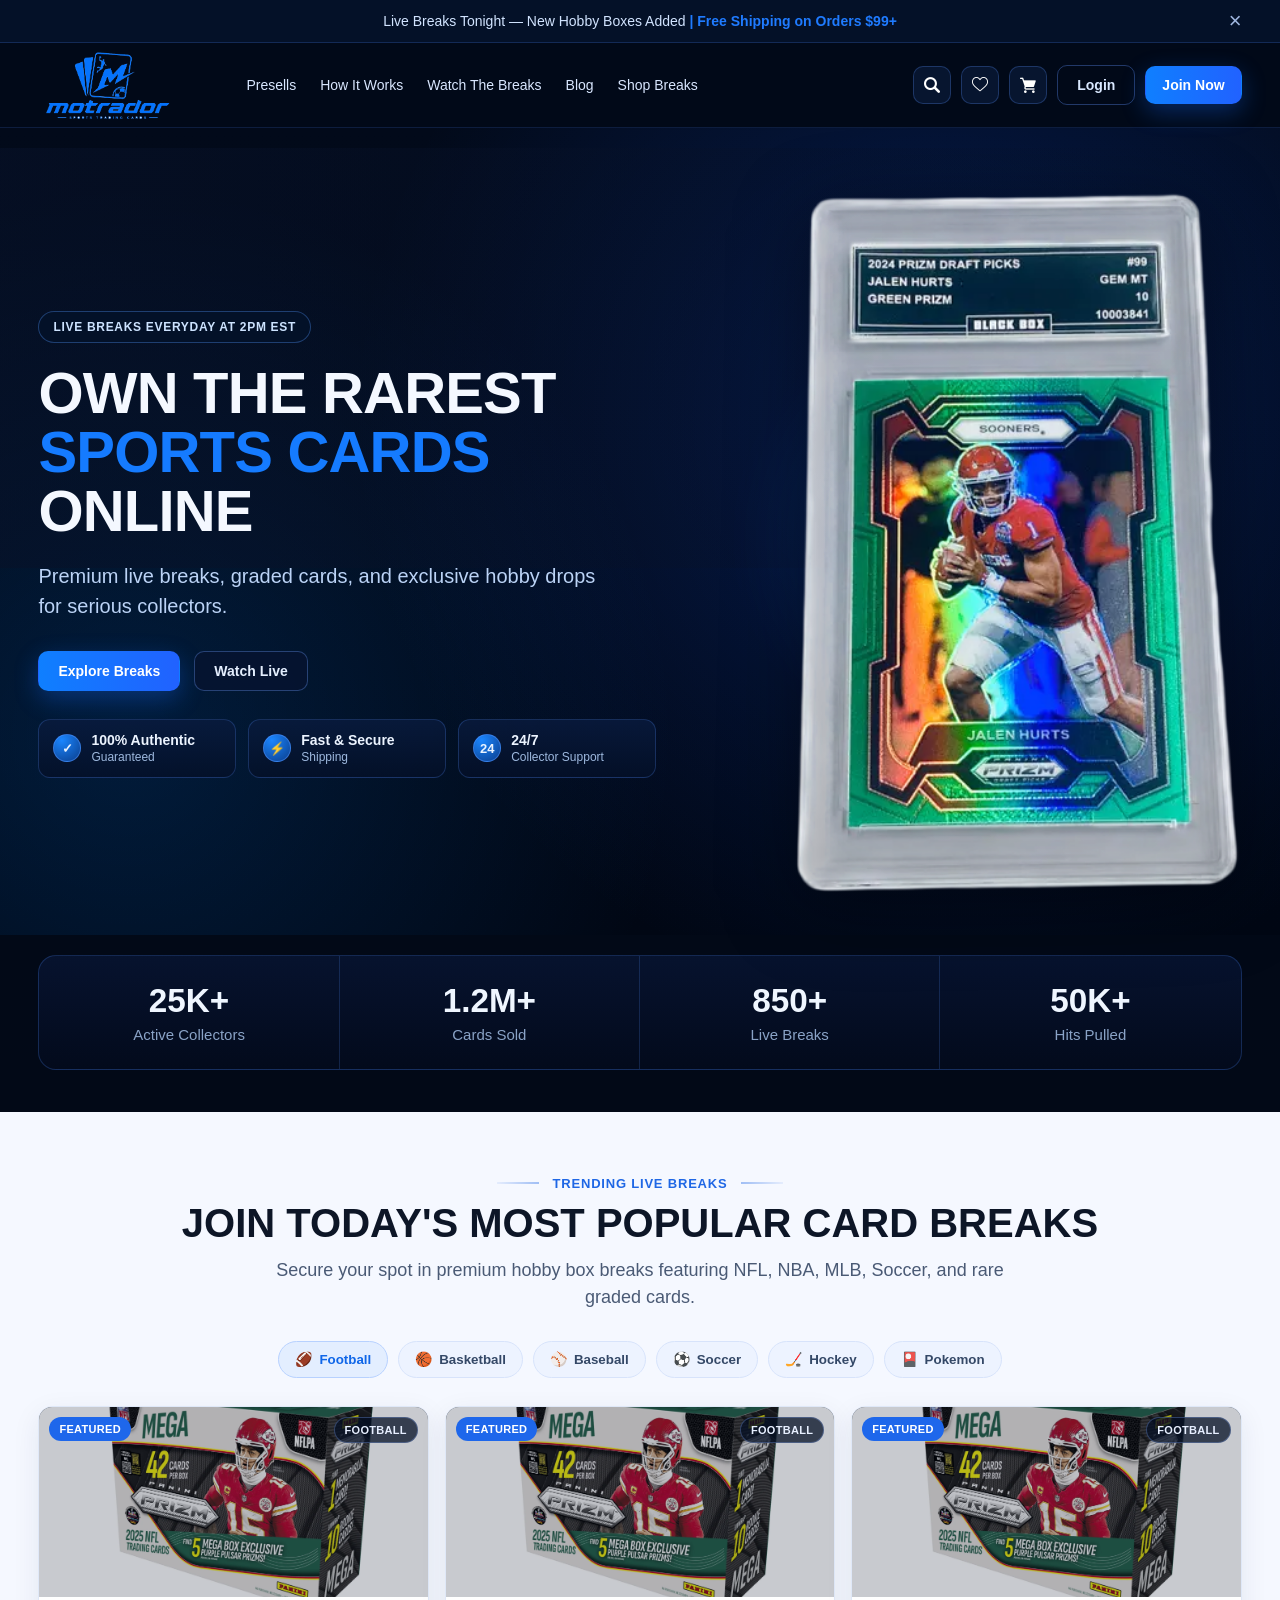
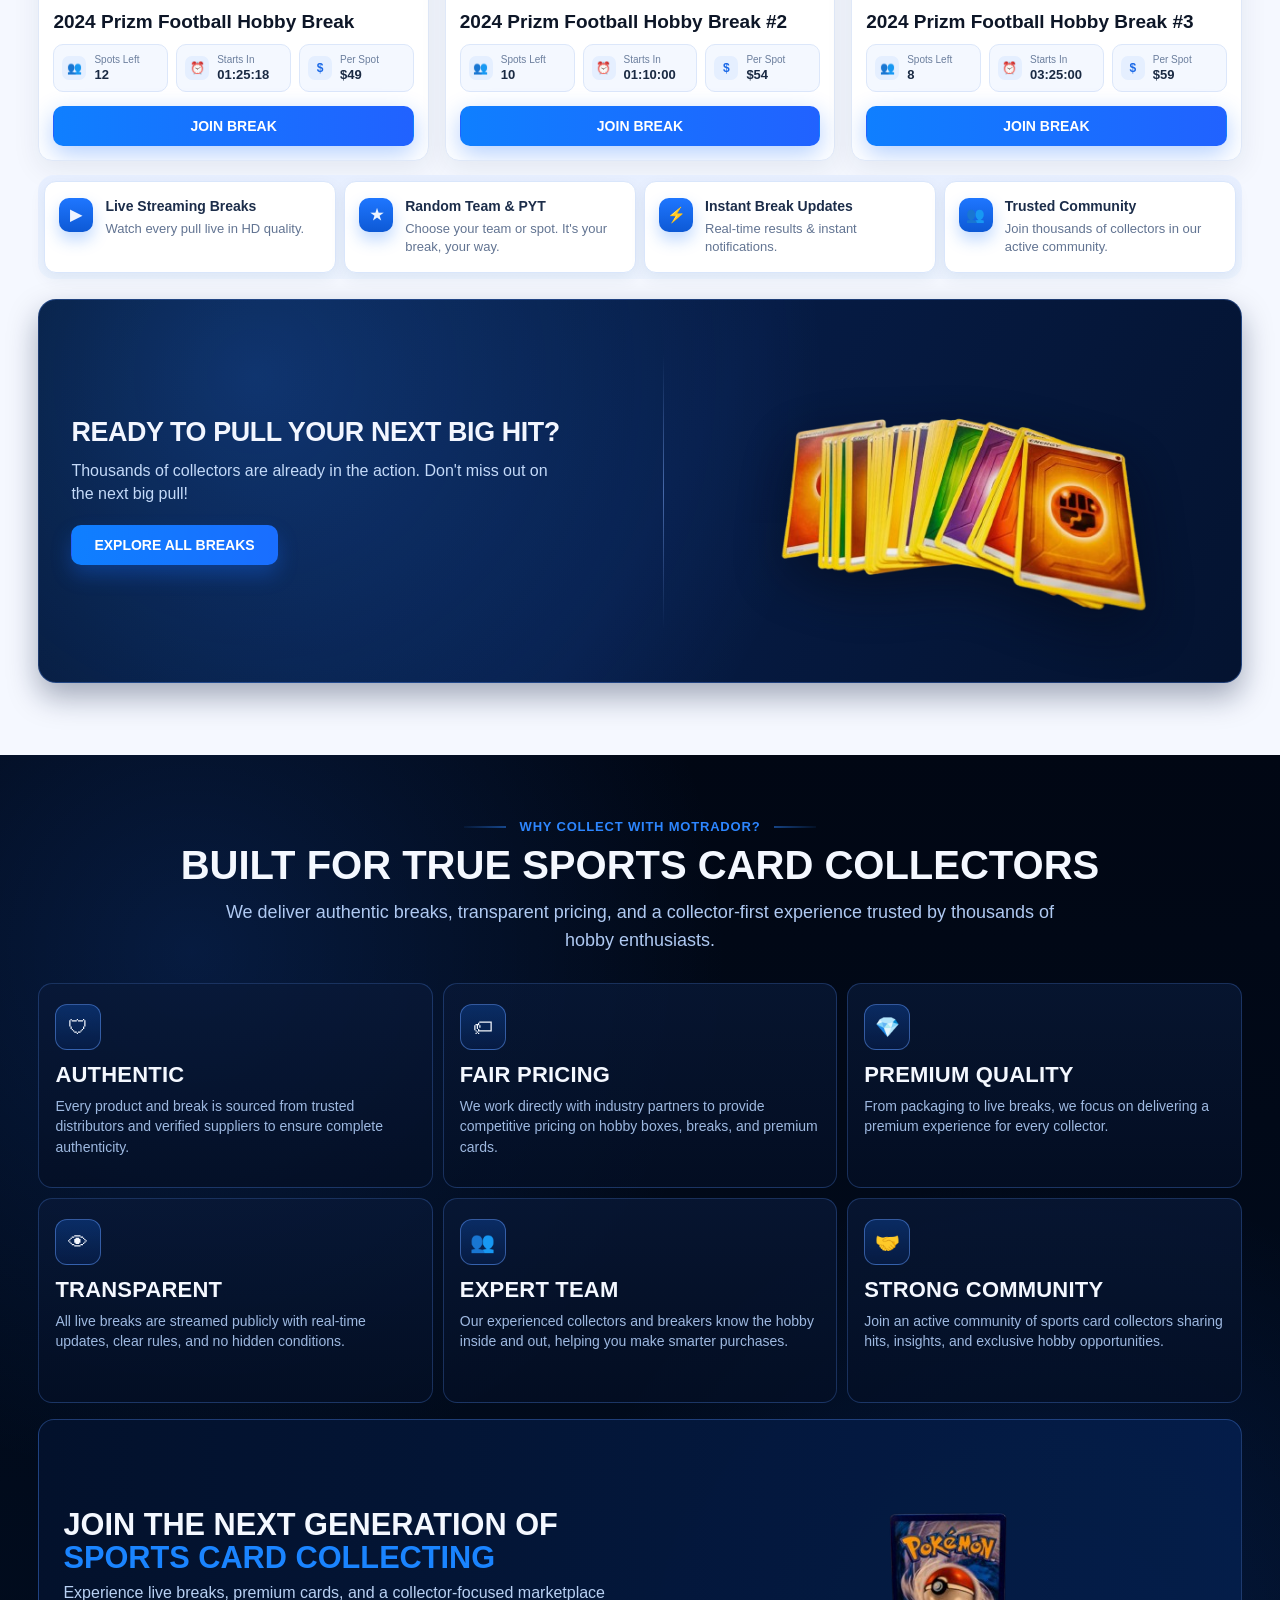
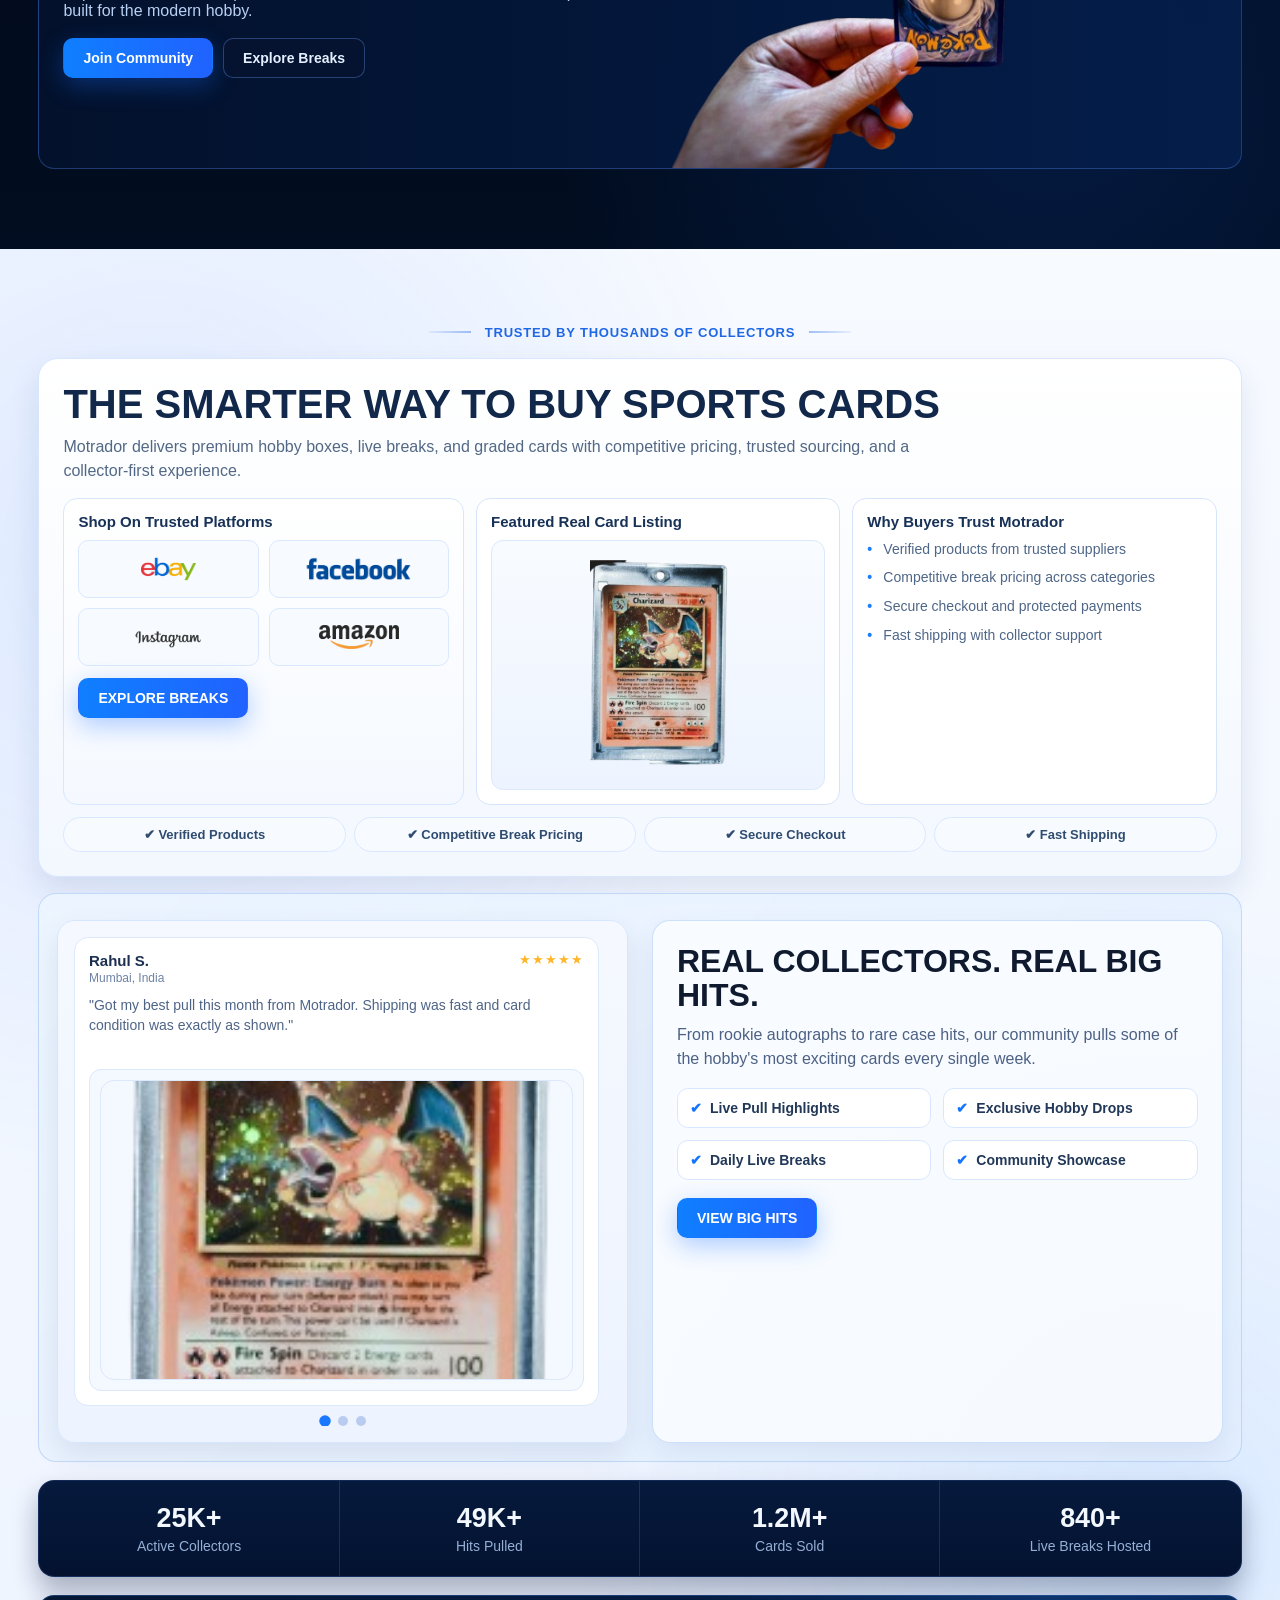
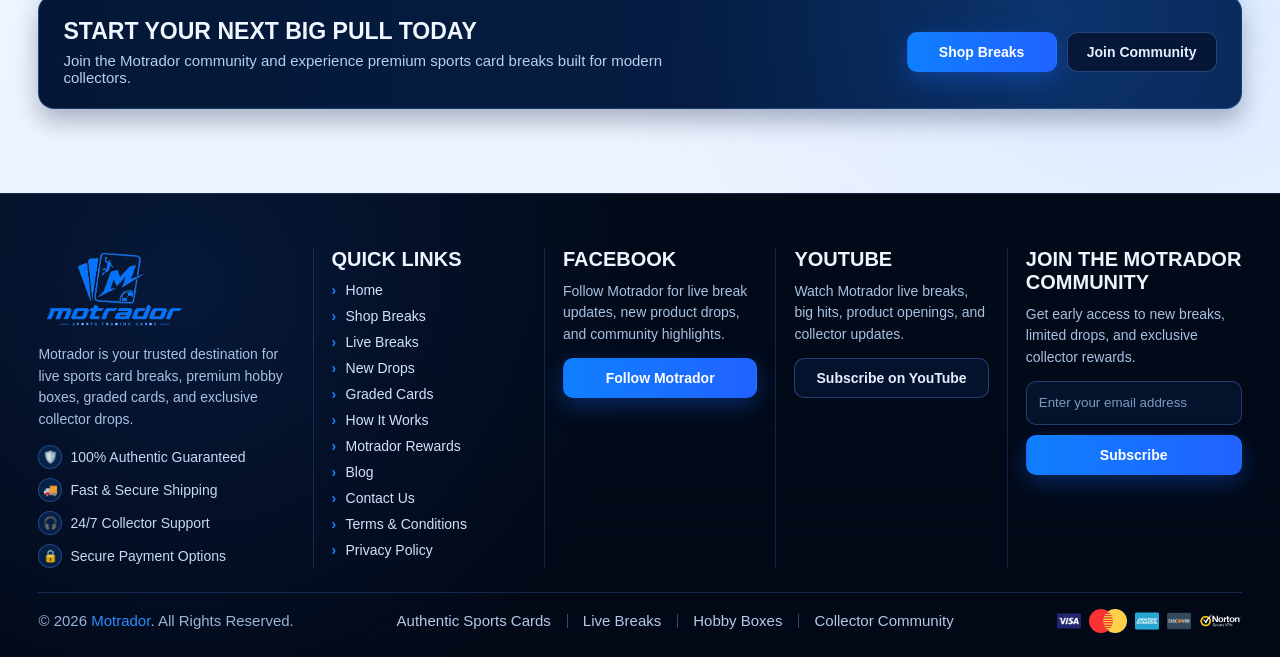
==== commit f98dd3ad: "second  commit" ====
--- a/index.html
+++ b/index.html
@@ -99,7 +99,7 @@
                 </div>
 
                 <div class="hero-media" data-aos="fade-up" data-aos-delay="160">
-                    <img src="./assets/images/banner-bg.png" alt="Sports cards showcase banner">
+                    <img src="./assets/images/prix-card-2.png" alt="Sports cards showcase banner">
                 </div>
             </div>
         </section>
@@ -118,21 +118,27 @@
                     Secure your spot in premium hobby box breaks featuring NFL, NBA, MLB, Soccer, and rare graded cards.
                 </p>
 
-                <div class="category-filters" data-aos="fade-up" data-aos-delay="180">
-                    <button class="filter-pill active" type="button"><span class="pill-icon">🏈</span>Football</button>
-                    <button class="filter-pill" type="button"><span class="pill-icon">🏀</span>Basketball</button>
-                    <button class="filter-pill" type="button"><span class="pill-icon">⚾</span>Baseball</button>
-                    <button class="filter-pill" type="button"><span class="pill-icon">⚽</span>Soccer</button>
-                    <button class="filter-pill" type="button"><span class="pill-icon">🏒</span>Hockey</button>
-                    <button class="filter-pill" type="button"><span class="pill-icon">🎴</span>Pokemon</button>
+                <div class="category-filters" data-aos="fade-up" data-aos-delay="180" aria-label="Break categories">
+                    <button class="filter-pill active" type="button" data-filter="football" aria-pressed="true"><span
+                            class="pill-icon">🏈</span>Football</button>
+                    <button class="filter-pill" type="button" data-filter="basketball" aria-pressed="false"><span
+                            class="pill-icon">🏀</span>Basketball</button>
+                    <button class="filter-pill" type="button" data-filter="baseball" aria-pressed="false"><span
+                            class="pill-icon">⚾</span>Baseball</button>
+                    <button class="filter-pill" type="button" data-filter="soccer" aria-pressed="false"><span
+                            class="pill-icon">⚽</span>Soccer</button>
+                    <button class="filter-pill" type="button" data-filter="hockey" aria-pressed="false"><span
+                            class="pill-icon">🏒</span>Hockey</button>
+                    <button class="filter-pill" type="button" data-filter="pokemon" aria-pressed="false"><span
+                            class="pill-icon">🎴</span>Pokemon</button>
                 </div>
 
                 <div class="breaks-grid">
-                    <article class="break-card" data-aos="fade-up" data-aos-delay="220">
+                    <article class="break-card" data-category="football" data-aos="fade-up" data-aos-delay="220">
                         <div class="card-media">
                             <span class="status-badge featured">FEATURED</span>
                             <span class="sport-badge">FOOTBALL</span>
-                            <img src="./assets/images/hero-iimg.png" alt="2024 Prizm Football Hobby Break">
+                            <img src="./assets/images/football-prizm.webp" alt="2024 Prizm Football Hobby Break">
                         </div>
                         <div class="card-body">
                             <h3>2024 Prizm Football Hobby Break</h3>
@@ -163,11 +169,11 @@
                         </div>
                     </article>
 
-                    <article class="break-card" data-aos="fade-up" data-aos-delay="300">
+                    <article class="break-card" data-category="basketball" data-aos="fade-up" data-aos-delay="300">
                         <div class="card-media">
                             <span class="status-badge live">LIVE TONIGHT</span>
                             <span class="sport-badge">BASKETBALL</span>
-                            <img src="./assets/images/hero-iimg.png" alt="NBA Select Mega Box Break">
+                            <img src="./assets/images/basketball-prizm.webp" alt="NBA Select Mega Box Break">
                         </div>
                         <div class="card-body">
                             <h3>NBA Select Mega Box Break</h3>
@@ -198,11 +204,11 @@
                         </div>
                     </article>
 
-                    <article class="break-card" data-aos="fade-up" data-aos-delay="380">
+                    <article class="break-card" data-category="baseball" data-aos="fade-up" data-aos-delay="380">
                         <div class="card-media">
                             <span class="status-badge soon">STARTING SOON</span>
                             <span class="sport-badge">BASEBALL</span>
-                            <img src="./assets/images/hero-iimg.png" alt="Topps Chrome Baseball Break">
+                            <img src="./assets/images/baseball-prizm.jpg" alt="Topps Chrome Baseball Break">
                         </div>
                         <div class="card-body">
                             <h3>Topps Chrome Baseball Break</h3>
@@ -230,6 +236,111 @@
                                 </div>
                             </div>
                             <a href="#" class="btn btn-primary wide">RESERVE SPOT</a>
+                        </div>
+                    </article>
+
+                    <article class="break-card" data-category="soccer" data-aos="fade-up" data-aos-delay="440">
+                        <div class="card-media">
+                            <span class="status-badge soon">STARTING SOON</span>
+                            <span class="sport-badge">SOCCER</span>
+                            <img src="./assets/images/soccer-prizm.jpg" alt="Topps UEFA Chrome Break">
+                        </div>
+                        <div class="card-body">
+                            <h3>Topps UEFA Chrome Hobby Break</h3>
+                            <div class="card-meta">
+                                <div class="meta-item">
+                                    <span class="meta-icon">👥</span>
+                                    <div class="meta-text">
+                                        <small>Spots Left</small>
+                                        <strong>10</strong>
+                                    </div>
+                                </div>
+                                <div class="meta-item">
+                                    <span class="meta-icon">⏳</span>
+                                    <div class="meta-text">
+                                        <small>Starting Soon</small>
+                                        <strong>02:10:00</strong>
+                                    </div>
+                                </div>
+                                <div class="meta-item">
+                                    <span class="meta-icon">$</span>
+                                    <div class="meta-text">
+                                        <small>Per Spot</small>
+                                        <strong>$44</strong>
+                                    </div>
+                                </div>
+                            </div>
+                            <a href="#" class="btn btn-primary wide">RESERVE SPOT</a>
+                        </div>
+                    </article>
+
+                    <article class="break-card" data-category="hockey" data-aos="fade-up" data-aos-delay="500">
+                        <div class="card-media">
+                            <span class="status-badge live">LIVE TONIGHT</span>
+                            <span class="sport-badge">HOCKEY</span>
+                            <img src="./assets/images/hockey-prizm.jpg" alt="Upper Deck Series 1 Break">
+                        </div>
+                        <div class="card-body">
+                            <h3>Upper Deck Series 1 Hobby Break</h3>
+                            <div class="card-meta">
+                                <div class="meta-item">
+                                    <span class="meta-icon">👥</span>
+                                    <div class="meta-text">
+                                        <small>Spots Left</small>
+                                        <strong>6</strong>
+                                    </div>
+                                </div>
+                                <div class="meta-item">
+                                    <span class="meta-icon">🔴</span>
+                                    <div class="meta-text">
+                                        <small>Live Tonight</small>
+                                        <strong>8:30 PM EST</strong>
+                                    </div>
+                                </div>
+                                <div class="meta-item">
+                                    <span class="meta-icon">$</span>
+                                    <div class="meta-text">
+                                        <small>Per Spot</small>
+                                        <strong>$52</strong>
+                                    </div>
+                                </div>
+                            </div>
+                            <a href="#" class="btn btn-dark wide">VIEW BREAK</a>
+                        </div>
+                    </article>
+
+                    <article class="break-card" data-category="pokemon" data-aos="fade-up" data-aos-delay="560">
+                        <div class="card-media">
+                            <span class="status-badge featured">FEATURED</span>
+                            <span class="sport-badge">POKEMON</span>
+                            <img src="./assets/images/hero-iimg.png" alt="151 Booster Box Break">
+                        </div>
+                        <div class="card-body">
+                            <h3>Scarlet &amp; Violet 151 Booster Break</h3>
+                            <div class="card-meta">
+                                <div class="meta-item">
+                                    <span class="meta-icon">👥</span>
+                                    <div class="meta-text">
+                                        <small>Spots Left</small>
+                                        <strong>4</strong>
+                                    </div>
+                                </div>
+                                <div class="meta-item">
+                                    <span class="meta-icon">⏰</span>
+                                    <div class="meta-text">
+                                        <small>Starts In</small>
+                                        <strong>00:55:40</strong>
+                                    </div>
+                                </div>
+                                <div class="meta-item">
+                                    <span class="meta-icon">$</span>
+                                    <div class="meta-text">
+                                        <small>Per Spot</small>
+                                        <strong>$59</strong>
+                                    </div>
+                                </div>
+                            </div>
+                            <a href="#" class="btn btn-primary wide">JOIN BREAK</a>
                         </div>
                     </article>
                 </div>
--- a/assets/css/styles.css
+++ b/assets/css/styles.css
@@ -356,7 +356,7 @@
 
 .hero-media img {
     width: 100%;
-    max-width: 520px;
+    max-width: 460px;
     margin-left: auto;
     display: block;
     filter: drop-shadow(0 16px 36px rgba(0, 0, 0, 0.5));
@@ -469,12 +469,45 @@
     border-radius: 999px;
     padding: 10px 16px;
     cursor: pointer;
+    transition:
+        color 0.2s ease,
+        background-color 0.2s ease,
+        border-color 0.2s ease,
+        box-shadow 0.2s ease,
+        transform 0.2s ease;
+}
+
+.filter-pill:hover {
+    transform: translateY(-2px);
+    box-shadow: 0 6px 18px rgba(15, 102, 232, 0.14);
+}
+
+.filter-pill:hover:not(.active) {
+    color: #0f66e8;
+    border-color: #b7d1ff;
+    background: #e3eeff;
 }
 
 .filter-pill.active {
     color: #0f66e8;
     border-color: #b7d1ff;
     background: #e3eeff;
+}
+
+.filter-pill.active:hover {
+    background: #d6e6ff;
+    border-color: #9bbfff;
+    box-shadow: 0 8px 22px rgba(15, 102, 232, 0.2);
+}
+
+.filter-pill:focus-visible {
+    outline: 2px solid #0f66e8;
+    outline-offset: 3px;
+}
+
+.filter-pill:active {
+    transform: translateY(0);
+    box-shadow: 0 2px 8px rgba(15, 102, 232, 0.12);
 }
 
 .pill-icon {
@@ -497,6 +530,10 @@
     box-shadow: 0 8px 28px rgba(16, 37, 75, 0.08);
     display: flex;
     flex-direction: column;
+}
+
+.break-card.is-hidden {
+    display: none !important;
 }
 
 .card-media {
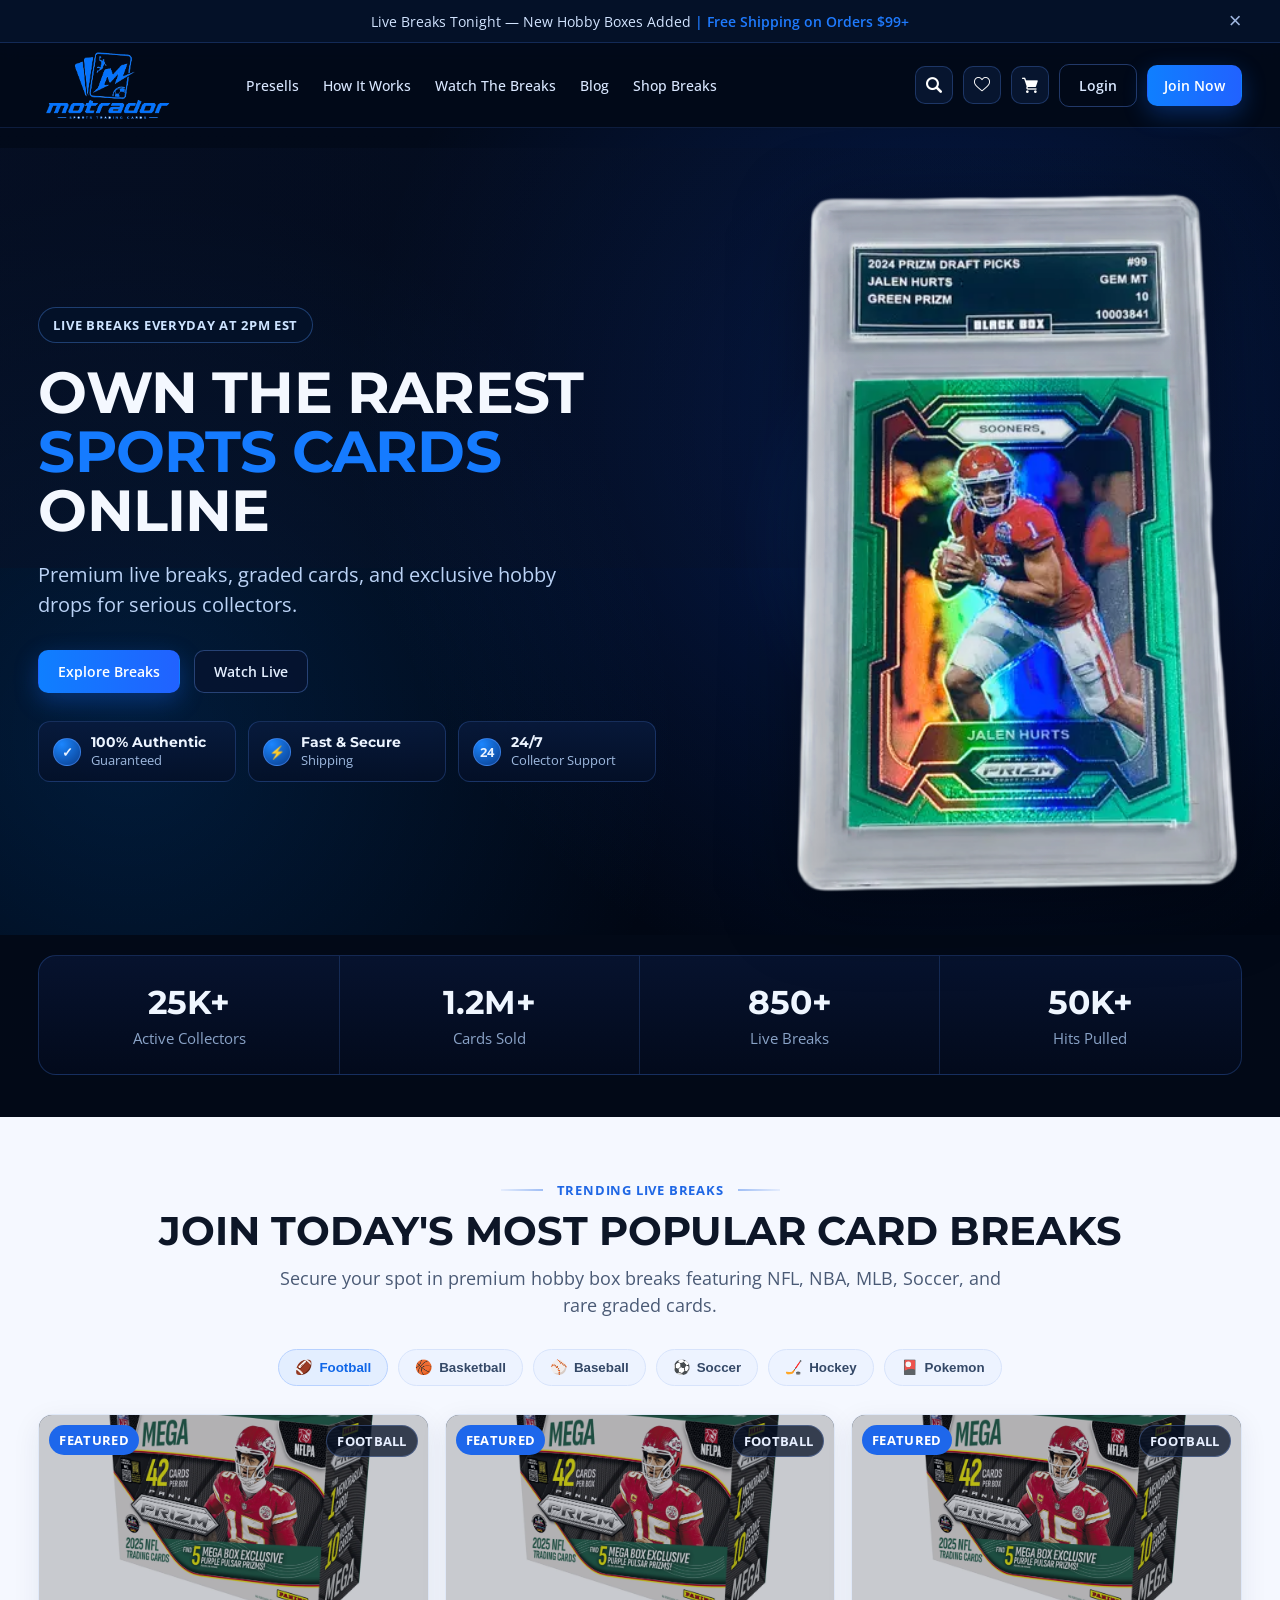
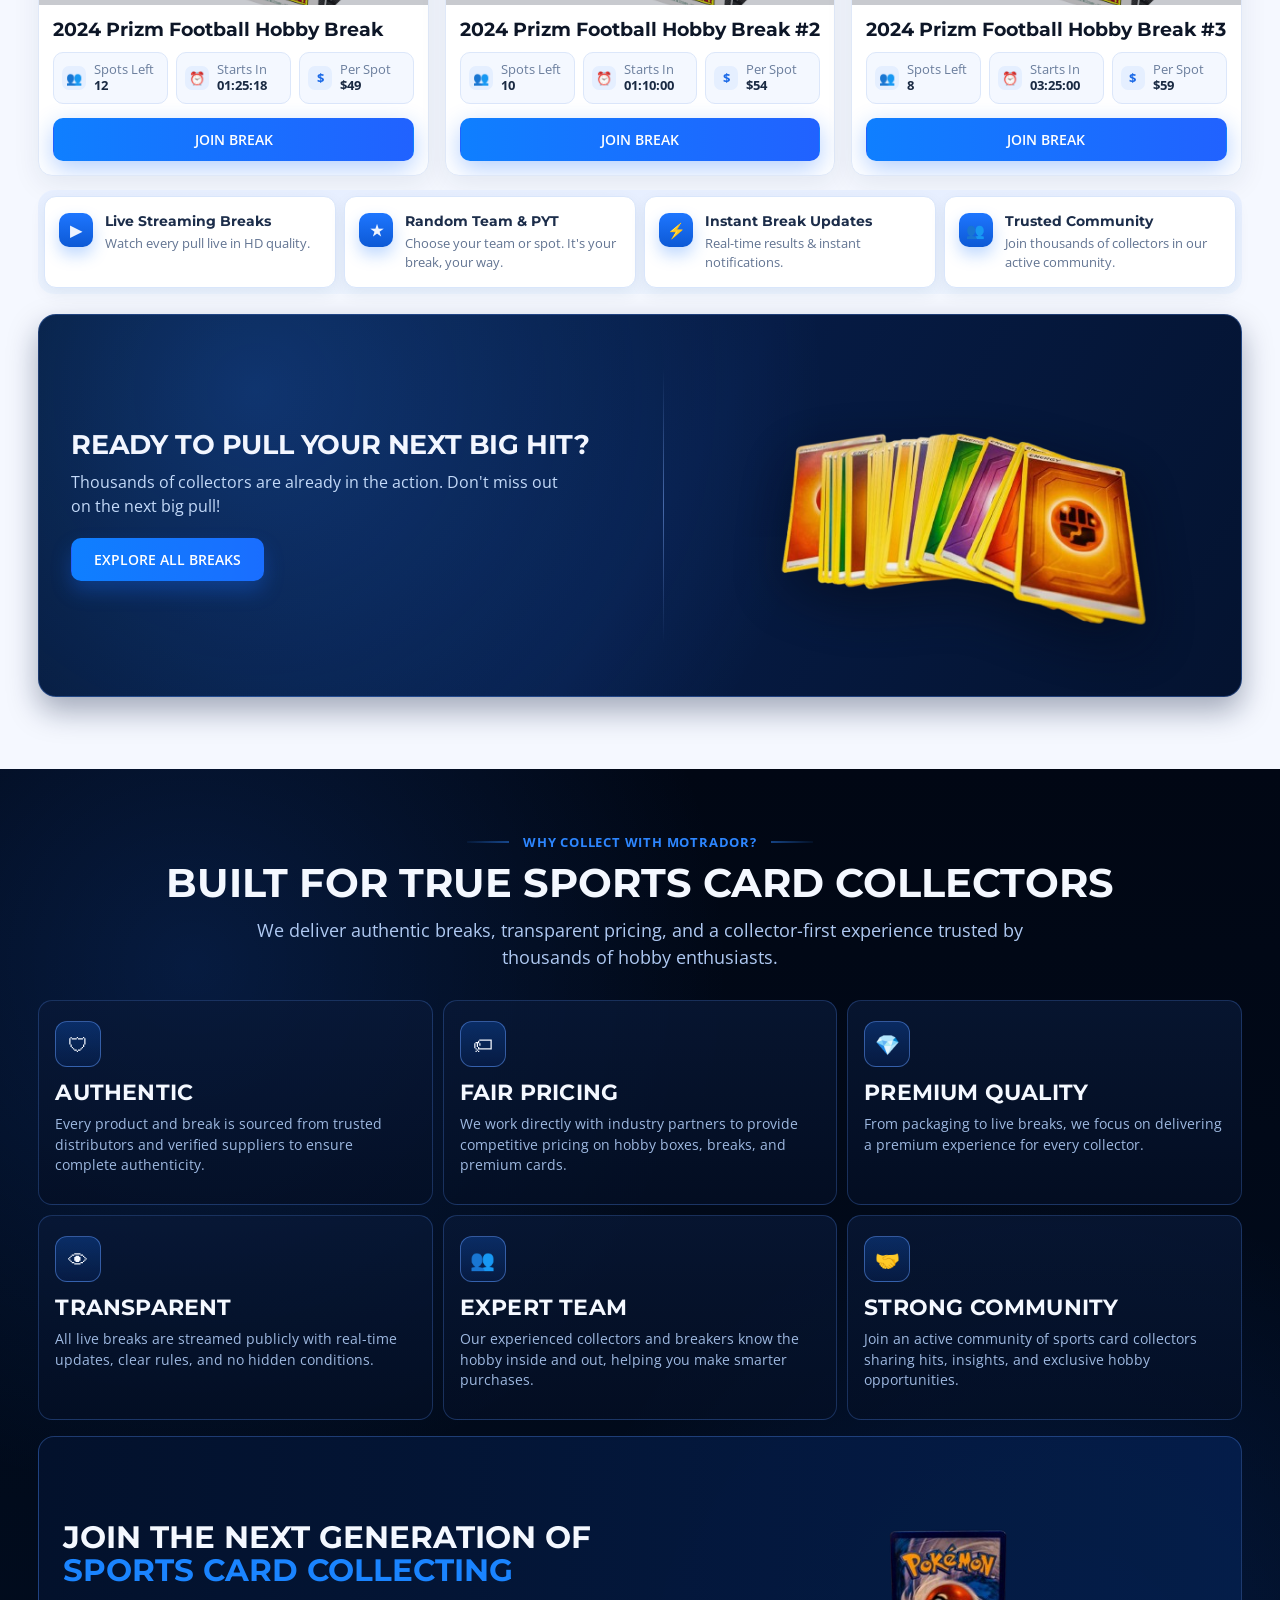
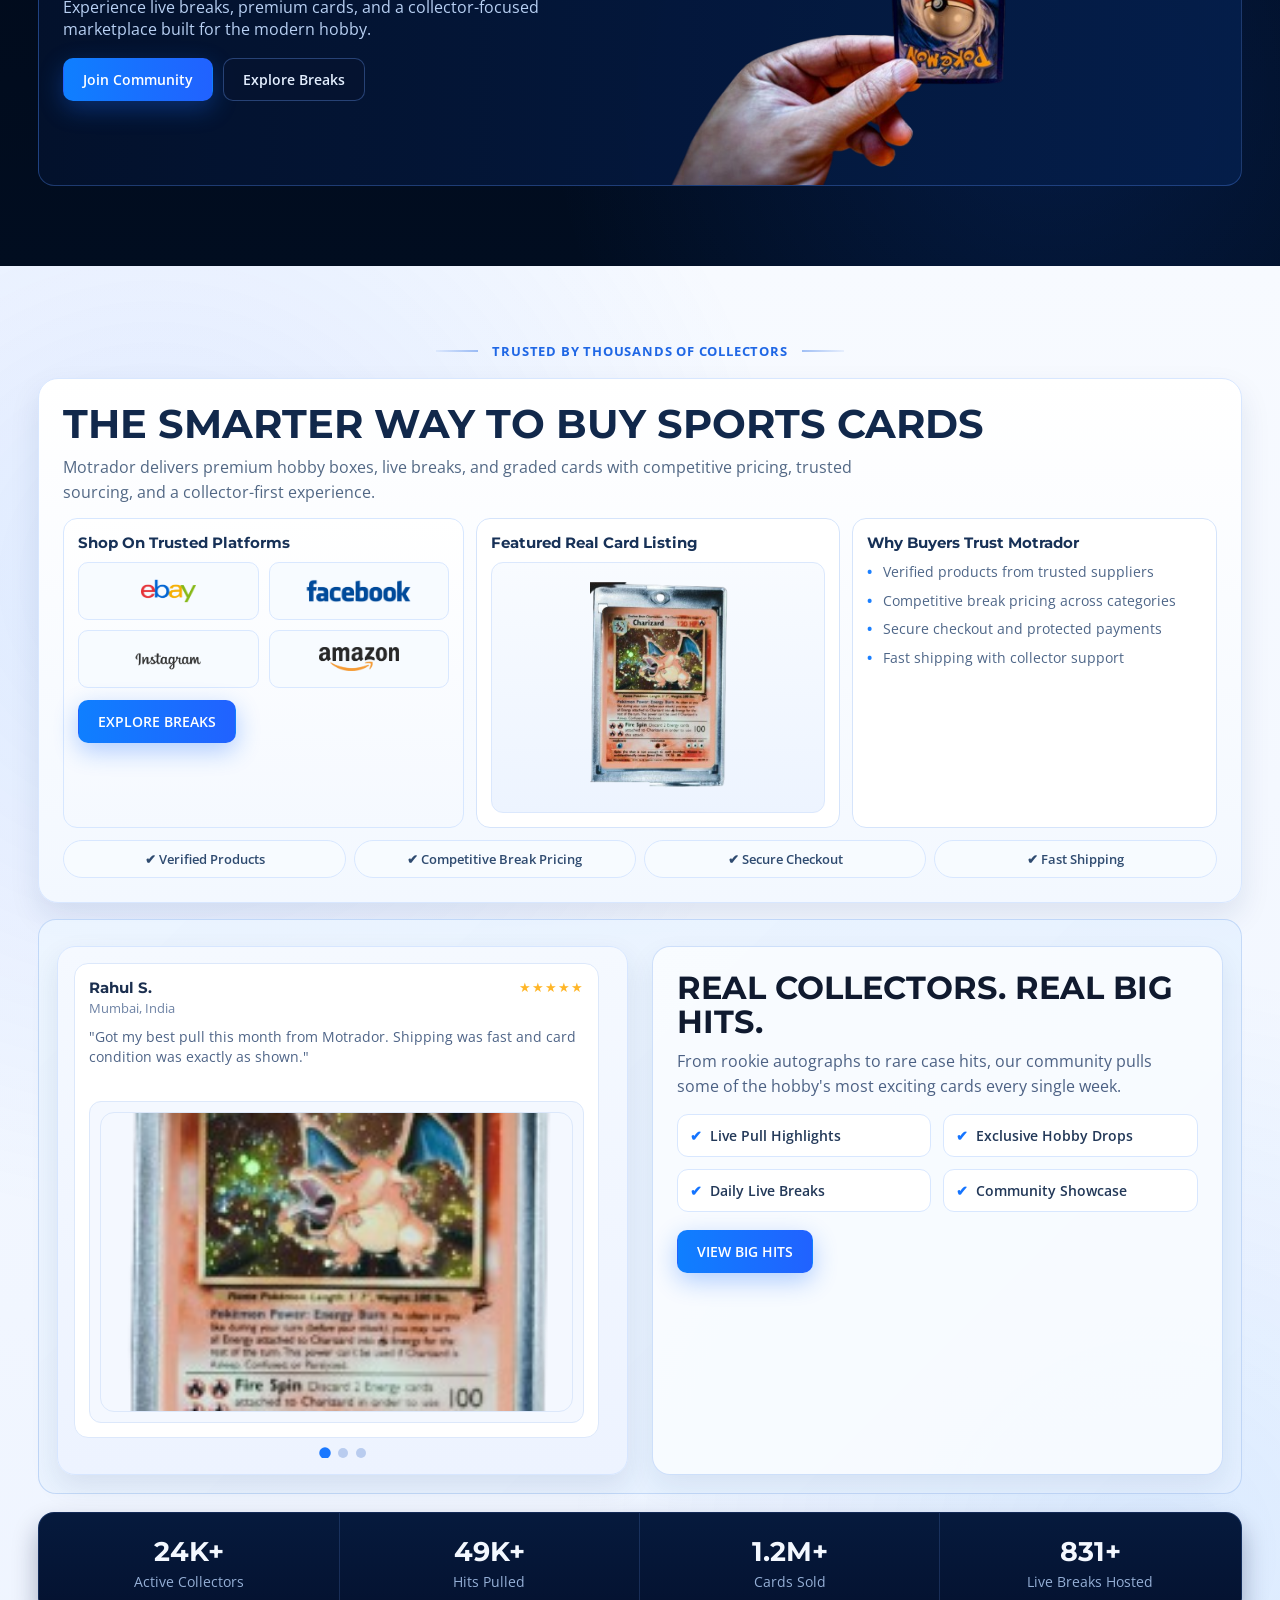
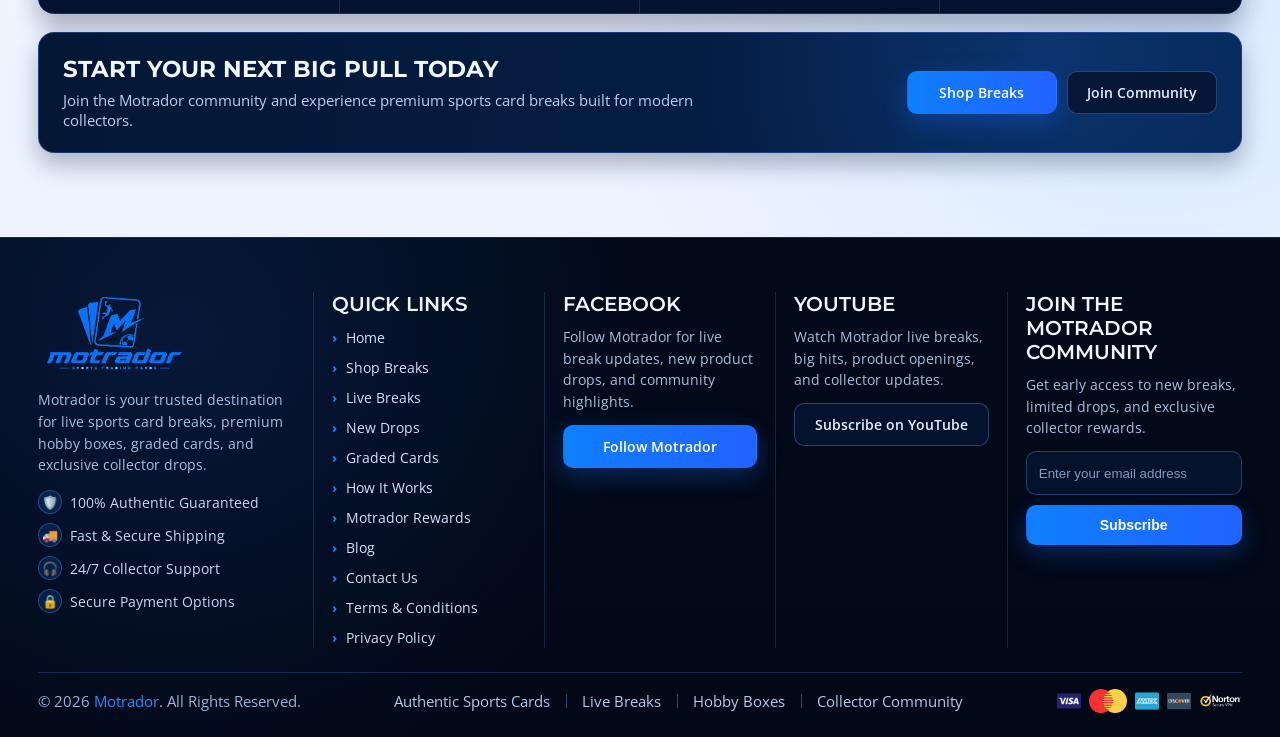
==== commit 7e9682ef: "fourth commit" ====
--- a/index.html
+++ b/index.html
@@ -5,6 +5,14 @@
     <meta charset="UTF-8">
     <meta name="viewport" content="width=device-width, initial-scale=1.0">
     <link rel="stylesheet" href="https://unpkg.com/aos@2.3.1/dist/aos.css">
+    <link rel="preconnect" href="https://fonts.googleapis.com">
+    <link rel="preconnect" href="https://fonts.gstatic.com" crossorigin>
+    <link href="https://fonts.googleapis.com/css2?family=Montserrat:ital,wght@0,100..900;1,100..900&display=swap"
+        rel="stylesheet">
+    <link rel="preconnect" href="https://fonts.googleapis.com">
+    <link rel="preconnect" href="https://fonts.gstatic.com" crossorigin>
+    <link href="https://fonts.googleapis.com/css2?family=Open+Sans:ital,wght@0,300..800;1,300..800&display=swap"
+        rel="stylesheet">
     <link rel="stylesheet" href="./assets/css/styles.css">
     <link rel="stylesheet" href="./assets/css/responsive.css">
     <title>Motrador</title>
@@ -30,7 +38,7 @@
             <button class="menu-toggle" aria-label="Toggle menu" aria-expanded="false">Menu</button>
 
             <nav class="main-nav" id="mainNav">
-                <a href="#">Presells</a>
+                <a href="./presells.html">Presells</a>
                 <a href="#">How It Works</a>
                 <a href="#">Watch The Breaks</a>
                 <a href="#">Blog</a>
--- a/assets/css/styles.css
+++ b/assets/css/styles.css
@@ -5,11 +5,13 @@
 }
 
 body {
-    font-family: "Segoe UI", Tahoma, Geneva, Verdana, sans-serif;
+    font-family: "Open Sans", sans-serif;
     background: #020917;
     color: #f4f8ff;
 }
-
+h1, h2, h3, h4, h5, h6 {
+    font-family: "Montserrat", sans-serif;
+}
 /* Global scrollbar theme */
 * {
     scrollbar-width: thin;
@@ -128,6 +130,14 @@
     color: #2f8fff;
 }
 
+.main-nav a.active {
+    color: #2f8fff;
+    font-weight: 700;
+    text-decoration: underline;
+    text-decoration-thickness: 2px;
+    text-underline-offset: 6px;
+}
+
 .header-actions {
     display: flex;
     align-items: center;
@@ -166,7 +176,7 @@
     display: grid;
     place-items: center;
     background: #0f7fff;
-    font-size: 11px;
+    font-size: 13px;
     font-weight: 700;
 }
 
@@ -250,7 +260,7 @@
     border-radius: 999px;
     border: 1px solid rgba(84, 149, 255, 0.34);
     background: rgba(4, 18, 42, 0.9);
-    font-size: 12px;
+    font-size: 13px;
     font-weight: 700;
     letter-spacing: 0.7px;
     color: #cde3ff;
@@ -331,13 +341,15 @@
     line-height: 1.2;
     color: #ecf4ff;
     font-weight: 700;
+    text-align: left;
 }
 
 .trust-item p {
-    font-size: 12px;
+    font-size: 13px;
     line-height: 1.2;
     color: #9eb9df;
     margin-top: 2px;
+    text-align: left;
 }
 
 .hero-media {
@@ -400,6 +412,480 @@
     background: #f5f8ff;
     color: #0d1627;
     padding: 64px 0 72px;
+}
+
+/* Presells page */
+.presells-hero {
+    background: #f5f8ff;
+    color: #0d1627;
+    padding: 46px 0 20px;
+}
+
+.presells-hero-inner {
+    text-align: center;
+}
+
+.presells-kicker {
+    display: inline-flex;
+    align-items: center;
+    gap: 8px;
+    font-size: 13px;
+    font-weight: 800;
+    letter-spacing: 0.8px;
+    color: #1f67e5;
+    text-transform: uppercase;
+    margin-bottom: 10px;
+}
+
+.presells-kicker-icon {
+    width: 18px;
+    height: 18px;
+    border-radius: 50%;
+    display: grid;
+    place-items: center;
+    border: 1px solid rgba(31, 103, 229, 0.35);
+    background: rgba(31, 103, 229, 0.08);
+    font-size: 13px;
+}
+
+.presells-title {
+    font-size: clamp(36px, 5vw, 62px);
+    line-height: 1.02;
+    letter-spacing: -1px;
+    margin-bottom: 10px;
+    text-transform: uppercase;
+    color: #0d1627;
+}
+
+.presells-subtitle {
+    max-width: 760px;
+    margin: 0 auto;
+    color: #4a5a75;
+    font-size: 16px;
+    line-height: 1.55;
+}
+
+.presells-toolbar {
+    margin-top: 18px;
+    display: grid;
+    grid-template-columns: 260px 1fr;
+    gap: 12px;
+    align-items: center;
+}
+
+.presells-field {
+    display: flex;
+    align-items: center;
+    gap: 10px;
+    background: #ffffff;
+    border: 1px solid #dbe7fb;
+    border-radius: 12px;
+    padding: 10px 12px;
+    box-shadow: 0 10px 22px rgba(21, 52, 102, 0.06);
+}
+
+.presells-field-label {
+    color: #5a6f91;
+    font-weight: 700;
+    font-size: 13px;
+    white-space: nowrap;
+}
+
+.presells-select {
+    width: 100%;
+    border: 0;
+    outline: none;
+    background: transparent;
+    font-weight: 700;
+    color: #1a2a43;
+    font-size: 13px;
+}
+
+.presells-search {
+    display: flex;
+    align-items: center;
+    gap: 10px;
+    background: #ffffff;
+    border: 1px solid #dbe7fb;
+    border-radius: 12px;
+    padding: 10px 12px;
+    box-shadow: 0 10px 22px rgba(21, 52, 102, 0.06);
+}
+
+.presells-search-icon {
+    width: 24px;
+    height: 24px;
+    display: block;
+    border-radius: 10px;
+    display: grid;
+    place-items: center;
+    /* background: #edf3ff; */
+    color: #1f67e5;
+    font-size: 13px;
+    flex-shrink: 0;
+}
+
+.presells-search-input {
+    width: 100%;
+    border: 0;
+    outline: none;
+    background: transparent;
+    font-size: 13px;
+    color: #1a2a43;
+    font-weight: 600;
+}
+
+.presells-search-input::placeholder {
+    color: #7b90b2;
+    font-weight: 600;
+}
+
+.presells-products {
+    background: #f5f8ff;
+    padding: 16px 0 28px;
+    color: #0d1627;
+}
+
+.presells-grid {
+    display: grid;
+    grid-template-columns: repeat(3, minmax(0, 1fr));
+    gap: 14px;
+}
+
+.presell-card {
+    background: #ffffff;
+    border: 1px solid #dbe7fb;
+    border-radius: 14px;
+    overflow: hidden;
+    box-shadow: 0 10px 26px rgba(21, 52, 102, 0.08);
+    display: flex;
+    flex-direction: column;
+    min-height: 100%;
+    transition: transform 0.22s ease, box-shadow 0.22s ease, border-color 0.22s ease;
+}
+
+.presell-card:hover {
+    transform: translateY(-2px);
+    border-color: rgba(47, 143, 255, 0.35);
+    box-shadow: 0 16px 30px rgba(20, 60, 130, 0.12);
+}
+
+.presell-media {
+    position: relative;
+    height: 190px;
+    background: #071a3e;
+}
+
+.presell-media img {
+    width: 100%;
+    height: 100%;
+    object-fit: cover;
+    display: block;
+}
+
+.presell-badge {
+    position: absolute;
+    left: 10px;
+    top: 10px;
+    z-index: 2;
+    border-radius: 999px;
+    padding: 6px 10px;
+    font-size: 13px;
+    font-weight: 800;
+    letter-spacing: 0.4px;
+    color: #ffffff;
+    text-transform: uppercase;
+}
+
+.presell-badge.limited {
+    background: #1e67eb;
+}
+
+.presell-badge.live {
+    background: #f23043;
+}
+
+.presell-badge.hot {
+    background: #0ea95d;
+}
+
+.presell-body {
+    padding: 14px;
+    display: flex;
+    flex-direction: column;
+    flex: 1;
+}
+
+.presell-title {
+    font-size: 18px;
+    line-height: 1.2;
+    margin-bottom: 8px;
+    color: #132542;
+}
+
+.presell-desc {
+    color: #526885;
+    font-size: 13px;
+    line-height: 1.5;
+    margin-bottom: 12px;
+    min-height: 60px;
+}
+
+.presell-details {
+    display: grid;
+    gap: 8px;
+    margin-bottom: 12px;
+}
+
+.presell-detail {
+    display: flex;
+    align-items: center;
+    gap: 10px;
+    background: #f4f8ff;
+    border: 1px solid #dce7fa;
+    border-radius: 10px;
+    padding: 9px 10px;
+}
+
+.presell-detail-icon {
+    width: 26px;
+    height: 26px;
+    border-radius: 8px;
+    display: grid;
+    place-items: center;
+    background: #e5efff;
+    color: #1968e7;
+    font-weight: 900;
+    font-size: 13px;
+    flex-shrink: 0;
+}
+
+/* When used as an image element, render icon cleanly */
+img.presell-detail-icon {
+    display: block;
+    object-fit: contain;
+    padding: 3px;
+}
+
+.presell-detail-text {
+    color: #1a2a43;
+    font-weight: 700;
+    font-size: 13px;
+}
+
+.presell-actions {
+    display: grid;
+    grid-template-columns: 1fr 1fr;
+    gap: 10px;
+    margin-top: auto;
+}
+
+.presell-btn {
+    width: 100%;
+    padding: 10px 12px;
+    border-radius: 10px;
+}
+
+/* Make Presells outline buttons look dark (View Details) */
+.presell-card .btn.btn-outline.presell-btn {
+    color: #0d1627;
+    border-color: rgba(13, 22, 39, 0.55);
+    background: rgba(255, 255, 255, 0.55);
+}
+
+.presell-card .btn.btn-outline.presell-btn:hover {
+    color: #0d1627;
+    border-color: rgba(13, 22, 39, 0.75);
+    background: rgba(255, 255, 255, 0.75);
+    box-shadow: 0 10px 22px rgba(7, 31, 84, 0.12);
+}
+
+/* Modern hover effects for Presells buttons (cards + bottom CTA) */
+.presell-card .btn,
+.presells-cta-card .btn {
+    position: relative;
+    overflow: hidden;
+    isolation: isolate;
+    transform: translateY(0);
+    transition:
+        transform 0.22s ease,
+        box-shadow 0.22s ease,
+        filter 0.22s ease,
+        background-color 0.22s ease,
+        border-color 0.22s ease,
+        color 0.22s ease;
+}
+
+.presell-card .btn::before,
+.presells-cta-card .btn::before {
+    content: "";
+    position: absolute;
+    inset: -2px;
+    background: linear-gradient(
+        120deg,
+        rgba(255, 255, 255, 0) 30%,
+        rgba(255, 255, 255, 0.38) 48%,
+        rgba(255, 255, 255, 0) 66%
+    );
+    transform: translateX(-120%);
+    transition: transform 0.55s ease;
+    z-index: -1;
+}
+
+.presell-card .btn:hover,
+.presells-cta-card .btn:hover {
+    transform: translateY(-2px);
+    box-shadow: 0 16px 30px rgba(20, 60, 130, 0.16);
+    filter: saturate(1.08);
+}
+
+.presell-card .btn:hover::before,
+.presells-cta-card .btn:hover::before {
+    transform: translateX(120%);
+}
+
+.presell-card .btn:active,
+.presells-cta-card .btn:active {
+    transform: translateY(0);
+    box-shadow: 0 10px 18px rgba(20, 60, 130, 0.14);
+}
+
+.presell-card .btn:focus-visible,
+.presells-cta-card .btn:focus-visible {
+    outline: 2px solid rgba(21, 123, 255, 0.85);
+    outline-offset: 3px;
+}
+
+/* Slightly stronger glow for primary buttons */
+.presell-card .btn.btn-primary.presell-btn:hover,
+.presells-cta-actions .btn.btn-primary:hover {
+    box-shadow: 0 18px 36px rgba(15, 127, 255, 0.28);
+}
+
+/* Slightly stronger hover for dark outline buttons */
+.presells-cta-card .btn.btn-dark:hover {
+    box-shadow: 0 18px 36px rgba(7, 31, 84, 0.34);
+}
+
+.presells-why {
+    background: #f5f8ff;
+    padding: 8px 0 28px;
+    color: #0d1627;
+}
+
+.presells-why-title {
+    text-align: center;
+    font-size: 20px;
+    letter-spacing: 0.5px;
+    color: #132542;
+    margin-bottom: 12px;
+    text-transform: uppercase;
+    margin-top: 10px;
+    margin-bottom: 15px;
+}
+
+.presells-why-grid {
+    display: grid;
+    grid-template-columns: repeat(5, minmax(0, 1fr));
+    gap: 10px;
+    background: #ffffff;
+    border: 1px solid #dbe7fb;
+    border-radius: 14px;
+    padding: 12px;
+    box-shadow: 0 10px 22px rgba(21, 52, 102, 0.06);
+}
+
+.presells-why-item {
+    display: flex;
+    flex-direction: column;
+    gap: 8px;
+    align-items: center;
+    justify-content: center;
+    text-align: center;
+    padding: 10px 8px;
+    border-radius: 12px;
+    background: #f7fbff;
+    border: 1px solid #e3eeff;
+    color: #203a61;
+    font-weight: 700;
+    font-size: 13px;
+    line-height: 1.3;
+}
+
+.presells-why-icon {
+    width: 50px;
+    height: 50px;
+    border-radius: 12px;
+    display: block;
+    object-fit: contain;
+    padding: 6px;
+    /* background: linear-gradient(180deg, #1e76ff, #0d59d5); */
+    /* box-shadow: 0 10px 18px rgba(30, 118, 255, 0.22); */
+}
+
+.presells-cta {
+    background: #f5f8ff;
+    padding: 0 0 56px;
+    color: #0d1627;
+}
+
+.presells-cta-card {
+    border-radius: 18px;
+    border: 1px solid rgba(80, 133, 229, 0.34);
+    background:
+        radial-gradient(circle at 18% 30%, rgba(41, 126, 255, 0.28), transparent 55%),
+        linear-gradient(120deg, #031126 0%, #061b44 52%, #041330 100%);
+    color: #f2f6ff;
+    overflow: hidden;
+    display: grid;
+    grid-template-columns: 1.05fr 0.95fr;
+    align-items: center;
+    min-height: 240px;
+    box-shadow: 0 14px 30px rgba(8, 22, 58, 0.35);
+}
+
+.presells-cta-content {
+    padding: 28px 28px;
+}
+
+.presells-cta-content h2 {
+    font-size: clamp(22px, 2.3vw, 34px);
+    line-height: 1.08;
+    letter-spacing: -0.4px;
+    margin-bottom: 10px;
+    text-transform: uppercase;
+}
+
+.presells-cta-content p {
+    color: #c4daf9;
+    font-size: 16px;
+    line-height: 1.45;
+    max-width: 520px;
+    margin-bottom: 18px;
+}
+
+.presells-cta-actions {
+    display: flex;
+    gap: 10px;
+    flex-wrap: wrap;
+}
+
+.presells-cta-media {
+    padding: 10px 18px 0 0;
+    height: 100%;
+    display: flex;
+    align-items: flex-end;
+    justify-content: flex-end;
+}
+
+.presells-cta-media img {
+    width: 100%;
+    max-width: 520px;
+    height: 100%;
+    object-fit: contain;
+    object-position: right bottom;
+    opacity: 0.98;
+    filter: drop-shadow(0 18px 26px rgba(4, 12, 30, 0.65));
 }
 
 .section-label {
@@ -554,7 +1040,7 @@
     position: absolute;
     z-index: 1;
     border-radius: 999px;
-    font-size: 11px;
+    font-size: 13px;
     font-weight: 700;
     letter-spacing: 0.3px;
     padding: 6px 10px;
@@ -624,7 +1110,7 @@
     place-items: center;
     background: #e5efff;
     color: #1968e7;
-    font-size: 12px;
+    font-size: 13px;
     font-weight: 700;
     flex-shrink: 0;
 }
@@ -632,7 +1118,7 @@
 .meta-text small {
     display: block;
     color: #6b7e9d;
-    font-size: 10px;
+    font-size: 13px;
     line-height: 1.1;
 }
 
@@ -1504,7 +1990,7 @@
 }
 
 .review-head p {
-    font-size: 12px;
+    font-size: 13px;
     color: #6d82a4;
 }
 
@@ -1662,7 +2148,7 @@
 .footer-tag {
     color: #2d8cff;
     text-transform: uppercase;
-    font-size: 12px;
+    font-size: 13px;
     letter-spacing: 0.9px;
     margin-bottom: 10px;
 }
@@ -1699,7 +2185,7 @@
     background: rgba(20, 122, 255, 0.16);
     border: 1px solid rgba(84, 150, 255, 0.35);
     color: #2a8cff;
-    font-size: 12px;
+    font-size: 13px;
     flex-shrink: 0;
 }
 
--- a/assets/css/responsive.css
+++ b/assets/css/responsive.css
@@ -278,7 +278,7 @@
     }
 
     .brand-text small {
-        font-size: 9px;
+        font-size: 12px;
     }
 
     .topbar p span {
@@ -421,7 +421,7 @@
     }
 
     .live-label {
-        font-size: 11px;
+        font-size: 12px;
         padding: 7px 12px;
         margin-bottom: 14px;
     }
@@ -459,7 +459,7 @@
 
     .topbar p {
         max-width: 86%;
-        font-size: 11px;
+        font-size: 12px;
     }
 
     .section-title {
@@ -514,6 +514,677 @@
 
     .trusted-stats article:last-child {
         border-bottom: 0;
+    }
+}
+
+/* Final pass: index.html responsiveness only */
+@media (max-width: 1024px) {
+    .hero {
+        padding: 42px 0 22px;
+    }
+
+    .hero-inner {
+        grid-template-columns: 1fr;
+        gap: 16px;
+    }
+
+    .hero-content {
+        order: 2;
+        text-align: center;
+    }
+
+    .hero-media {
+        order: 1;
+        max-width: 620px;
+        margin: 0 auto;
+    }
+
+    .hero-media img {
+        margin: 0 auto;
+    }
+
+    .hero-subtitle {
+        margin-inline: auto;
+    }
+
+    .hero-cta {
+        justify-content: center;
+    }
+
+    .trust-features {
+        grid-template-columns: 1fr;
+        max-width: 460px;
+        margin-inline: auto;
+    }
+
+    .breaks-grid {
+        grid-template-columns: repeat(2, minmax(0, 1fr));
+    }
+
+    .feature-strip {
+        grid-template-columns: repeat(2, minmax(0, 1fr));
+    }
+
+    .why-grid {
+        grid-template-columns: repeat(2, minmax(0, 1fr));
+    }
+
+    .buy-platform-layout {
+        grid-template-columns: 1fr 1fr;
+    }
+
+    .platform-card.points {
+        grid-column: span 2;
+    }
+}
+
+@media (max-width: 900px) {
+    .stats-inner,
+    .trusted-stats {
+        grid-template-columns: repeat(2, minmax(0, 1fr));
+    }
+
+    .stat-card:nth-child(2),
+    .trusted-stats article:nth-child(2) {
+        border-right: 0;
+    }
+
+    .stat-card:nth-child(-n + 2),
+    .trusted-stats article:nth-child(-n + 2) {
+        border-bottom: 1px solid rgba(103, 150, 235, 0.2);
+    }
+
+    .trusted-row,
+    .trusted-community-section .trusted-row.second {
+        grid-template-columns: 1fr;
+    }
+
+    .trusted-bottom-cta {
+        flex-direction: column;
+        align-items: flex-start;
+    }
+}
+
+@media (max-width: 768px) {
+    .hero h1 {
+        font-size: clamp(30px, 8.2vw, 42px);
+        line-height: 1.08;
+    }
+
+    .hero-subtitle,
+    .section-subtitle,
+    .why-subtitle,
+    .trusted-content p,
+    .buy-intro p {
+        font-size: 14px;
+    }
+
+    .breaks-grid,
+    .feature-strip,
+    .why-grid,
+    .buy-platform-layout,
+    .buy-trust-strip,
+    .stats-inner,
+    .trusted-stats {
+        grid-template-columns: 1fr;
+    }
+
+    .platform-card.points {
+        grid-column: auto;
+    }
+
+    .card-meta {
+        grid-template-columns: 1fr;
+    }
+
+    .hero-cta,
+    .why-cta-actions,
+    .trusted-bottom-actions {
+        flex-direction: column;
+        width: 100%;
+    }
+
+    .hero-cta .btn,
+    .why-cta-actions .btn,
+    .trusted-bottom-actions .btn,
+    .breaks-cta-content .btn {
+        width: 100%;
+    }
+}
+
+@media (max-width: 560px) {
+    .hero {
+        padding: 30px 0 16px;
+    }
+
+    .section-label {
+        padding-inline: 34px;
+    }
+
+    .section-label::before,
+    .section-label::after {
+        width: 22px;
+    }
+
+    .breaks-cta-content,
+    .why-cta-content,
+    .trusted-bottom-cta {
+        padding: 16px;
+    }
+}
+
+@media (max-width: 420px) {
+    .hero h1,
+    .section-title,
+    .why-title,
+    .buy-intro h2,
+    .trusted-content h2,
+    .breaks-cta-content h3,
+    .why-cta-content h3 {
+        font-size: clamp(20px, 7vw, 28px);
+    }
+
+    .card-body,
+    .platform-card,
+    .trusted-content,
+    .review-card {
+        padding: 10px;
+    }
+
+    .card-media,
+    .platform-card-image img,
+    .trusted-media.cards img,
+    .review-card-image img,
+    .trusted-card-showcase img {
+        height: 170px;
+    }
+}
+
+/* Final pass: presells.html responsiveness only */
+@media (max-width: 1024px) {
+    .presells-hero {
+        padding: 38px 0 18px;
+    }
+
+    .presells-subtitle {
+        max-width: 92%;
+        margin-inline: auto;
+    }
+
+    .presells-toolbar {
+        grid-template-columns: 1fr;
+        gap: 10px;
+    }
+
+    .presells-grid {
+        grid-template-columns: repeat(2, minmax(0, 1fr));
+    }
+
+    .presells-why-grid {
+        grid-template-columns: repeat(3, minmax(0, 1fr));
+    }
+
+    .presells-cta-card {
+        grid-template-columns: 1fr;
+    }
+
+    .presells-cta-content {
+        text-align: center;
+    }
+
+    .presells-cta-actions {
+        justify-content: center;
+    }
+
+    .presells-cta-media {
+        justify-content: center;
+        padding: 0 12px 10px;
+    }
+}
+
+@media (max-width: 768px) {
+    .presells-hero {
+        padding: 30px 0 14px;
+    }
+
+    .presells-title {
+        font-size: clamp(30px, 10vw, 44px);
+    }
+
+    .presells-subtitle {
+        font-size: 14px;
+        line-height: 1.5;
+    }
+
+    .presells-grid,
+    .presells-why-grid {
+        grid-template-columns: 1fr;
+    }
+
+    .presell-media {
+        height: 170px;
+    }
+
+    .presell-actions {
+        grid-template-columns: 1fr;
+    }
+
+    .presells-cta-actions {
+        flex-direction: column;
+        width: 100%;
+    }
+
+    .presells-cta-actions .btn {
+        width: 100%;
+    }
+}
+
+@media (max-width: 560px) {
+    .presells-kicker {
+        gap: 6px;
+    }
+
+    .presells-field,
+    .presells-search {
+        padding: 9px 10px;
+    }
+
+    .presells-search-icon {
+        width: 24px;
+        height: 24px;
+    }
+
+    .presells-cta-content {
+        padding: 16px;
+    }
+}
+
+@media (max-width: 420px) {
+    .presells-hero {
+        padding: 24px 0 12px;
+    }
+
+    .presells-title,
+    .presells-cta-content h2 {
+        font-size: clamp(22px, 8vw, 30px);
+    }
+
+    .presell-body {
+        padding: 10px;
+    }
+
+    .presell-media {
+        height: 155px;
+    }
+
+    .presell-detail {
+        padding: 8px 9px;
+    }
+
+    .presells-why-item {
+        padding: 9px 7px;
+    }
+}
+
+/* Presells page responsive */
+@media (max-width: 1200px) {
+    .presells-grid {
+        grid-template-columns: repeat(2, minmax(0, 1fr));
+    }
+
+    .presells-why-grid {
+        grid-template-columns: repeat(3, minmax(0, 1fr));
+    }
+}
+
+@media (max-width: 992px) {
+    .presells-toolbar {
+        grid-template-columns: 1fr;
+    }
+
+    .presells-cta-card {
+        grid-template-columns: 1fr;
+    }
+
+    .presells-cta-media {
+        padding: 0 14px 10px;
+        justify-content: center;
+    }
+
+    .presells-cta-media img {
+        max-width: 560px;
+        object-position: center bottom;
+    }
+}
+
+@media (max-width: 768px) {
+    .presells-grid {
+        grid-template-columns: 1fr;
+    }
+
+    .presell-media {
+        height: 175px;
+    }
+
+    .presell-actions {
+        grid-template-columns: 1fr;
+    }
+
+    .presells-why-grid {
+        grid-template-columns: 1fr;
+    }
+
+    .presells-cta-actions {
+        flex-direction: column;
+    }
+
+    .presells-cta-actions .btn {
+        width: 100%;
+    }
+}
+
+@media (max-width: 420px) {
+    .presells-toolbar {
+        gap: 10px;
+    }
+
+    .presells-field,
+    .presells-search {
+        padding: 9px 10px;
+        border-radius: 12px;
+    }
+
+    .presell-body {
+        padding: 12px;
+    }
+}
+
+/* Final hardening: all sections inside main only */
+@media (max-width: 992px) {
+    main {
+        overflow-x: clip;
+    }
+
+    main .hero,
+    main .trending-breaks,
+    main .why-collect,
+    main .trusted-collectors,
+    main .presells-hero,
+    main .presells-products,
+    main .presells-why,
+    main .presells-cta {
+        padding-left: 0;
+        padding-right: 0;
+    }
+
+    main .hero-inner,
+    main .breaks-cta,
+    main .why-cta,
+    main .trusted-row,
+    main .trusted-community-section .trusted-row.second,
+    main .presells-cta-card {
+        grid-template-columns: 1fr;
+    }
+
+    main .breaks-grid,
+    main .feature-strip,
+    main .why-grid,
+    main .buy-platform-layout,
+    main .presells-grid {
+        grid-template-columns: 1fr 1fr;
+    }
+
+    main .stats-inner,
+    main .trusted-stats,
+    main .buy-trust-strip {
+        grid-template-columns: repeat(2, minmax(0, 1fr));
+    }
+
+    main .hero-content,
+    main .breaks-cta-content,
+    main .why-cta-content,
+    main .presells-cta-content,
+    main .presells-hero-inner {
+        text-align: center;
+    }
+
+    main .hero-cta,
+    main .why-cta-actions,
+    main .trusted-bottom-actions,
+    main .presells-cta-actions {
+        justify-content: center;
+    }
+}
+
+@media (max-width: 768px) {
+    main .stats-inner,
+    main .trusted-stats,
+    main .buy-trust-strip,
+    main .presells-why-grid {
+        grid-template-columns: 1fr 1fr;
+    }
+
+    main .card-meta,
+    main .presell-actions {
+        grid-template-columns: 1fr;
+    }
+
+    main .hero-cta,
+    main .why-cta-actions,
+    main .trusted-bottom-actions,
+    main .presells-cta-actions {
+        flex-direction: column;
+        width: 100%;
+        gap: 8px;
+    }
+
+    main .hero-cta .btn,
+    main .why-cta-actions .btn,
+    main .trusted-bottom-actions .btn,
+    main .breaks-cta-content .btn,
+    main .presells-cta-actions .btn,
+    main .presell-actions .btn {
+        width: 100%;
+    }
+
+    main .presells-toolbar {
+        grid-template-columns: 1fr;
+    }
+
+    main .presells-cta-media {
+        padding: 0 12px 10px;
+        justify-content: center;
+    }
+    main .breaks-grid{
+        grid-template-columns: 1fr;
+    }
+   
+}
+
+@media (max-width: 560px) {
+    main .section-label {
+        padding-inline: 34px;
+    }
+
+    main .section-label::before,
+    main .section-label::after {
+        width: 22px;
+    }
+
+    main .breaks-cta-content,
+    main .why-cta-content,
+    main .presells-cta-content {
+        padding: 16px;
+    }
+
+    main .presells-field,
+    main .presells-search {
+        padding: 9px 10px;
+    }
+
+    main .presell-media,
+    main .card-media {
+        height: 170px;
+    }
+    main .presells-grid {
+        grid-template-columns: 1fr;
+    }
+    
+    main .presells-why-grid {
+        grid-template-columns: 1fr;
+    }
+    main .stats-inner,
+    main .trusted-stats,
+    main .buy-trust-strip,
+    main .presells-why-grid {
+        grid-template-columns: 1fr;
+    }
+}
+
+@media (max-width: 420px) {
+    main .section-title,
+    main .why-title,
+    main .buy-intro h2,
+    main .trusted-content h2,
+    main .breaks-cta-content h3,
+    main .why-cta-content h3,
+    main .presells-title,
+    main .presells-cta-content h2 {
+        font-size: clamp(20px, 7vw, 26px);
+    }
+
+    main .card-body,
+    main .presell-body,
+    main .trusted-content,
+    main .platform-card,
+    main .review-card {
+        padding: 10px;
+    }
+
+    main .presell-media,
+    main .card-media,
+    main .platform-card-image img,
+    main .review-card-image img,
+    main .trusted-card-showcase img,
+    main .trusted-media.cards img {
+        height: 160px;
+    }
+}
+
+/* Banner-only final responsive overrides (keeps desktop unchanged) */
+@media (max-width: 992px) {
+    .hero {
+        padding: 44px 0 24px;
+    }
+
+    .hero::after {
+        inset: 0;
+        height: 100%;
+        background: linear-gradient(180deg, rgba(7, 17, 40, 0.52), rgba(3, 9, 22, 0.08));
+    }
+
+    .hero-inner {
+        grid-template-columns: 1fr;
+        gap: 18px;
+    }
+
+    .hero-content {
+        order: 2;
+        text-align: center;
+    }
+
+    .hero-media {
+        order: 1;
+        width: min(100%, 560px);
+        margin: 0 auto;
+    }
+
+    .hero-media img {
+        margin: 0 auto;
+        max-width: 100%;
+    }
+
+    .hero h1,
+    .hero-subtitle {
+        margin-inline: auto;
+    }
+
+    .hero-cta {
+        justify-content: center;
+    }
+
+    .trust-features {
+        grid-template-columns: 1fr;
+        max-width: 460px;
+        margin-inline: auto;
+    }
+}
+
+@media (max-width: 768px) {
+    .hero {
+        padding: 36px 0 20px;
+    }
+
+    .live-label {
+        margin-bottom: 14px;
+    }
+
+    .hero h1 {
+        font-size: clamp(30px, 8vw, 40px);
+        line-height: 1.1;
+        margin-bottom: 14px;
+    }
+
+    .hero-subtitle {
+        font-size: 15px;
+        line-height: 1.45;
+    }
+
+    .hero-cta {
+        margin-top: 18px;
+        gap: 10px;
+    }
+
+    .trust-features {
+        margin-top: 16px;
+    }
+}
+
+@media (max-width: 560px) {
+    .hero {
+        padding: 30px 0 18px;
+    }
+
+    .hero-cta {
+        flex-direction: column;
+        width: 100%;
+    }
+
+    .hero-cta .btn {
+        width: 100%;
+    }
+
+    .trust-item {
+        padding: 10px 12px;
+    }
+}
+
+@media (max-width: 420px) {
+    .hero {
+        padding: 26px 0 16px;
+    }
+
+    .live-label {
+        font-size: 12px;
+        padding: 6px 10px;
+    }
+
+    .hero h1 {
+        font-size: clamp(26px, 9vw, 34px);
+    }
+
+    .hero-subtitle {
+        font-size: 14px;
     }
 }
 
@@ -939,7 +1610,7 @@
     }
 
     .topbar p {
-        font-size: 11px;
+        font-size: 12px;
         max-width: 86%;
     }
 
@@ -948,7 +1619,7 @@
     }
 
     .live-label {
-        font-size: 10px;
+        font-size: 12px;
     }
 
     .section-title,
@@ -1185,6 +1856,12 @@
         min-height: 42px;
         font-size: 13px;
     }
+    .feature-strip.aos-init.aos-animate {
+        grid-template-columns: 1fr;
+    }
+    main .why-grid{
+        grid-template-columns: 1fr;
+    }
 }
 
 /* Trusted collectors redesign responsive overrides */
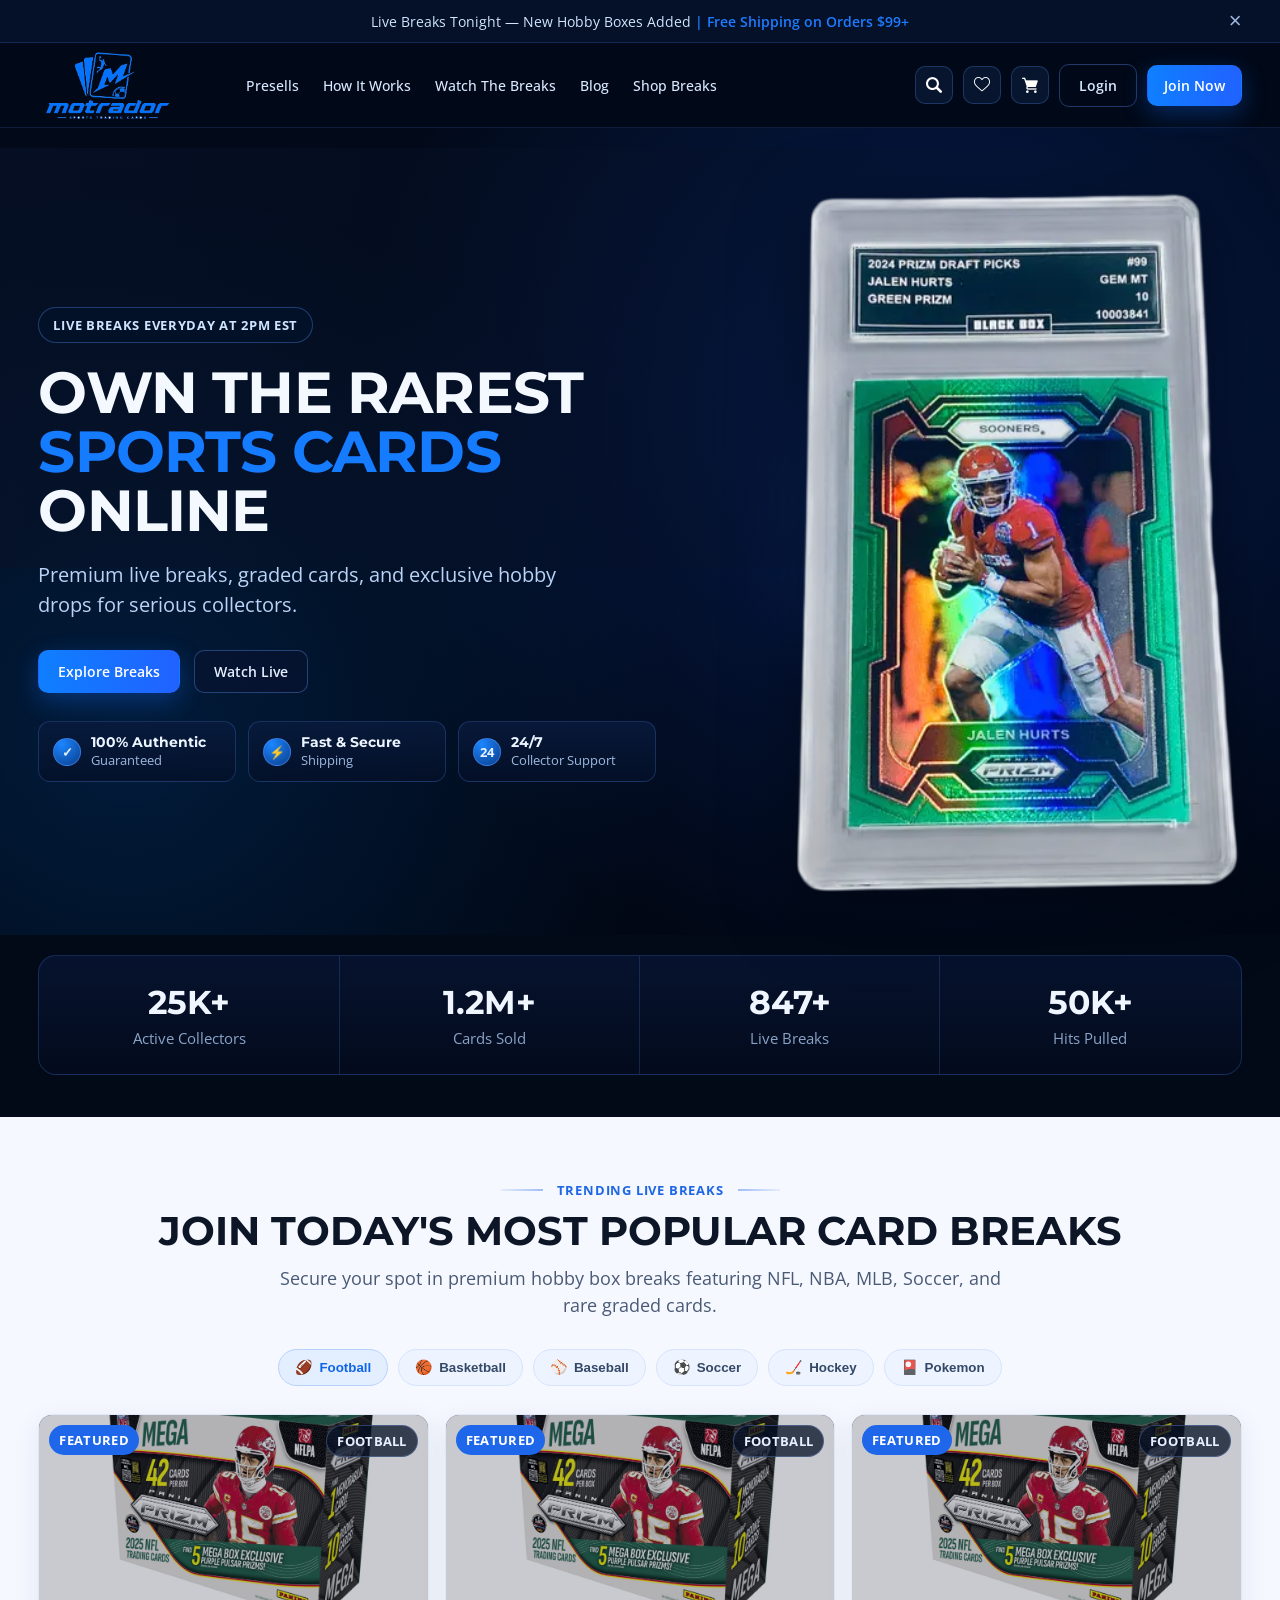
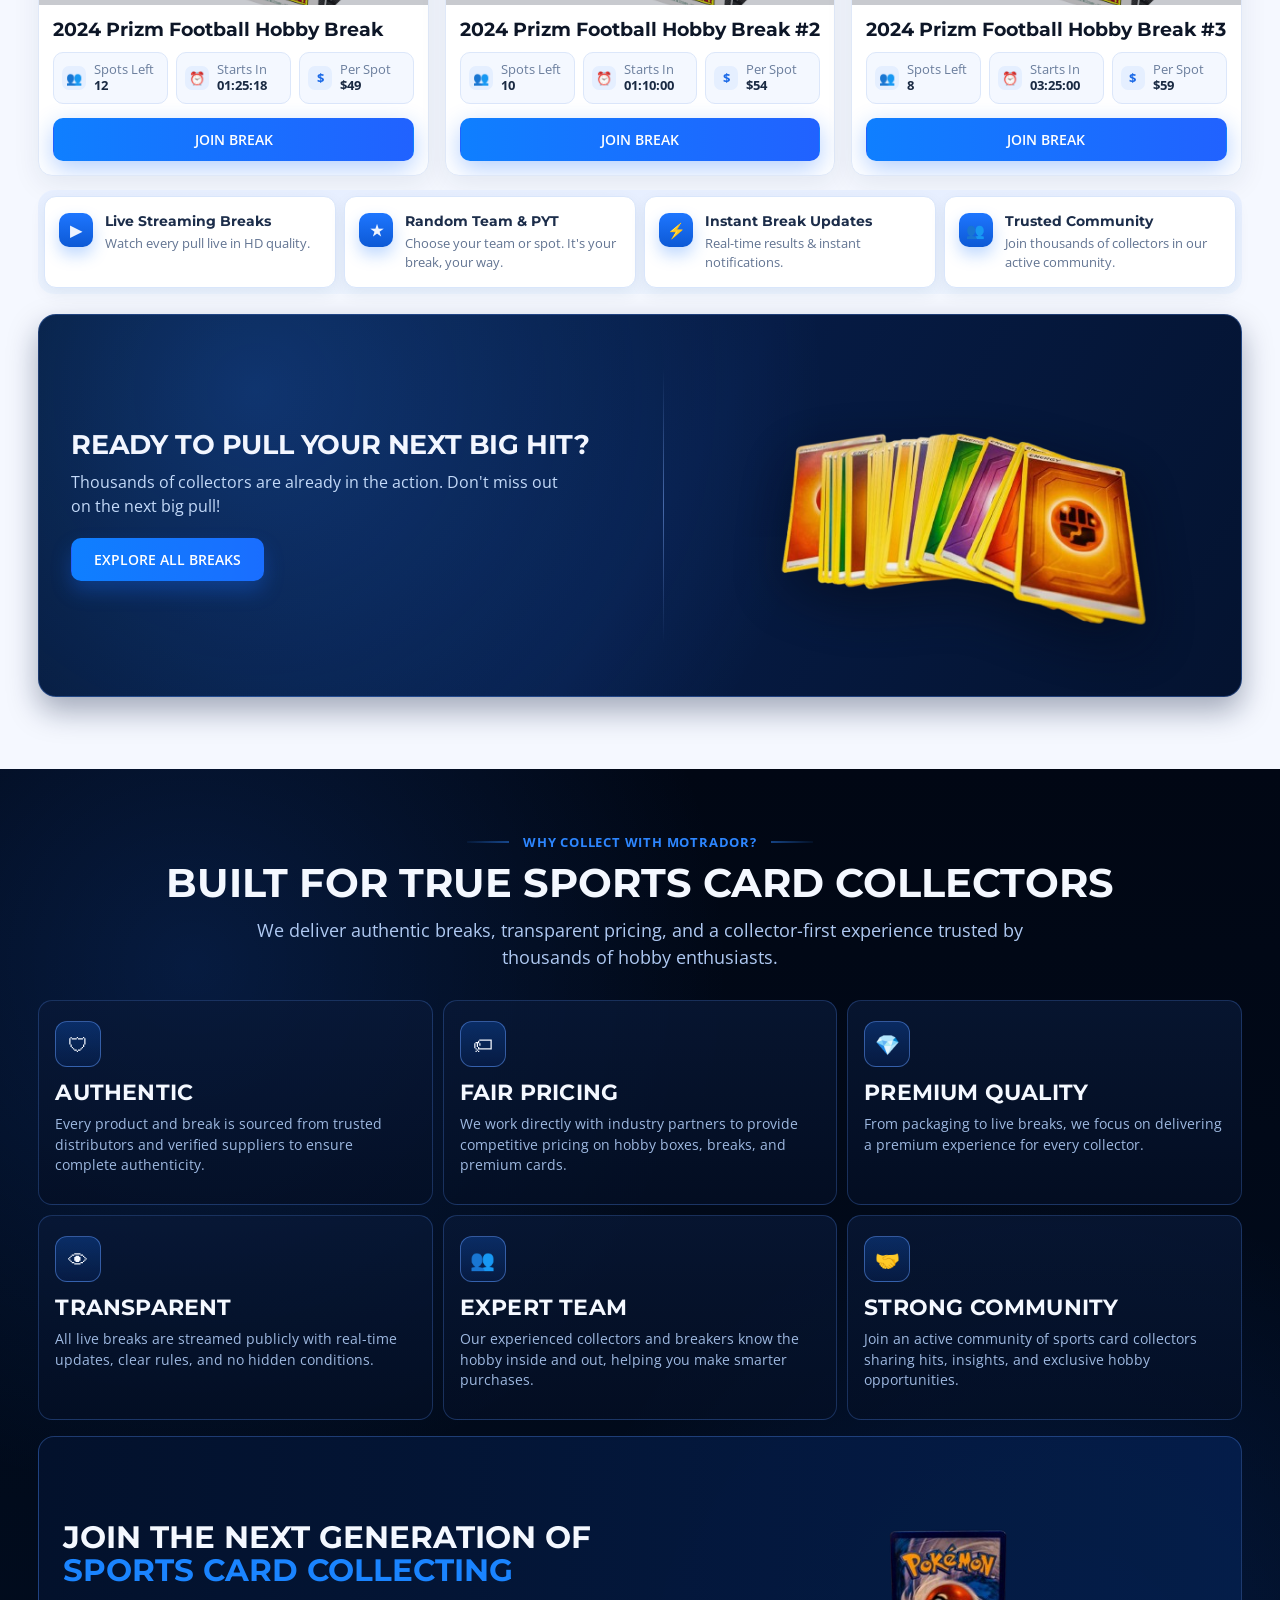
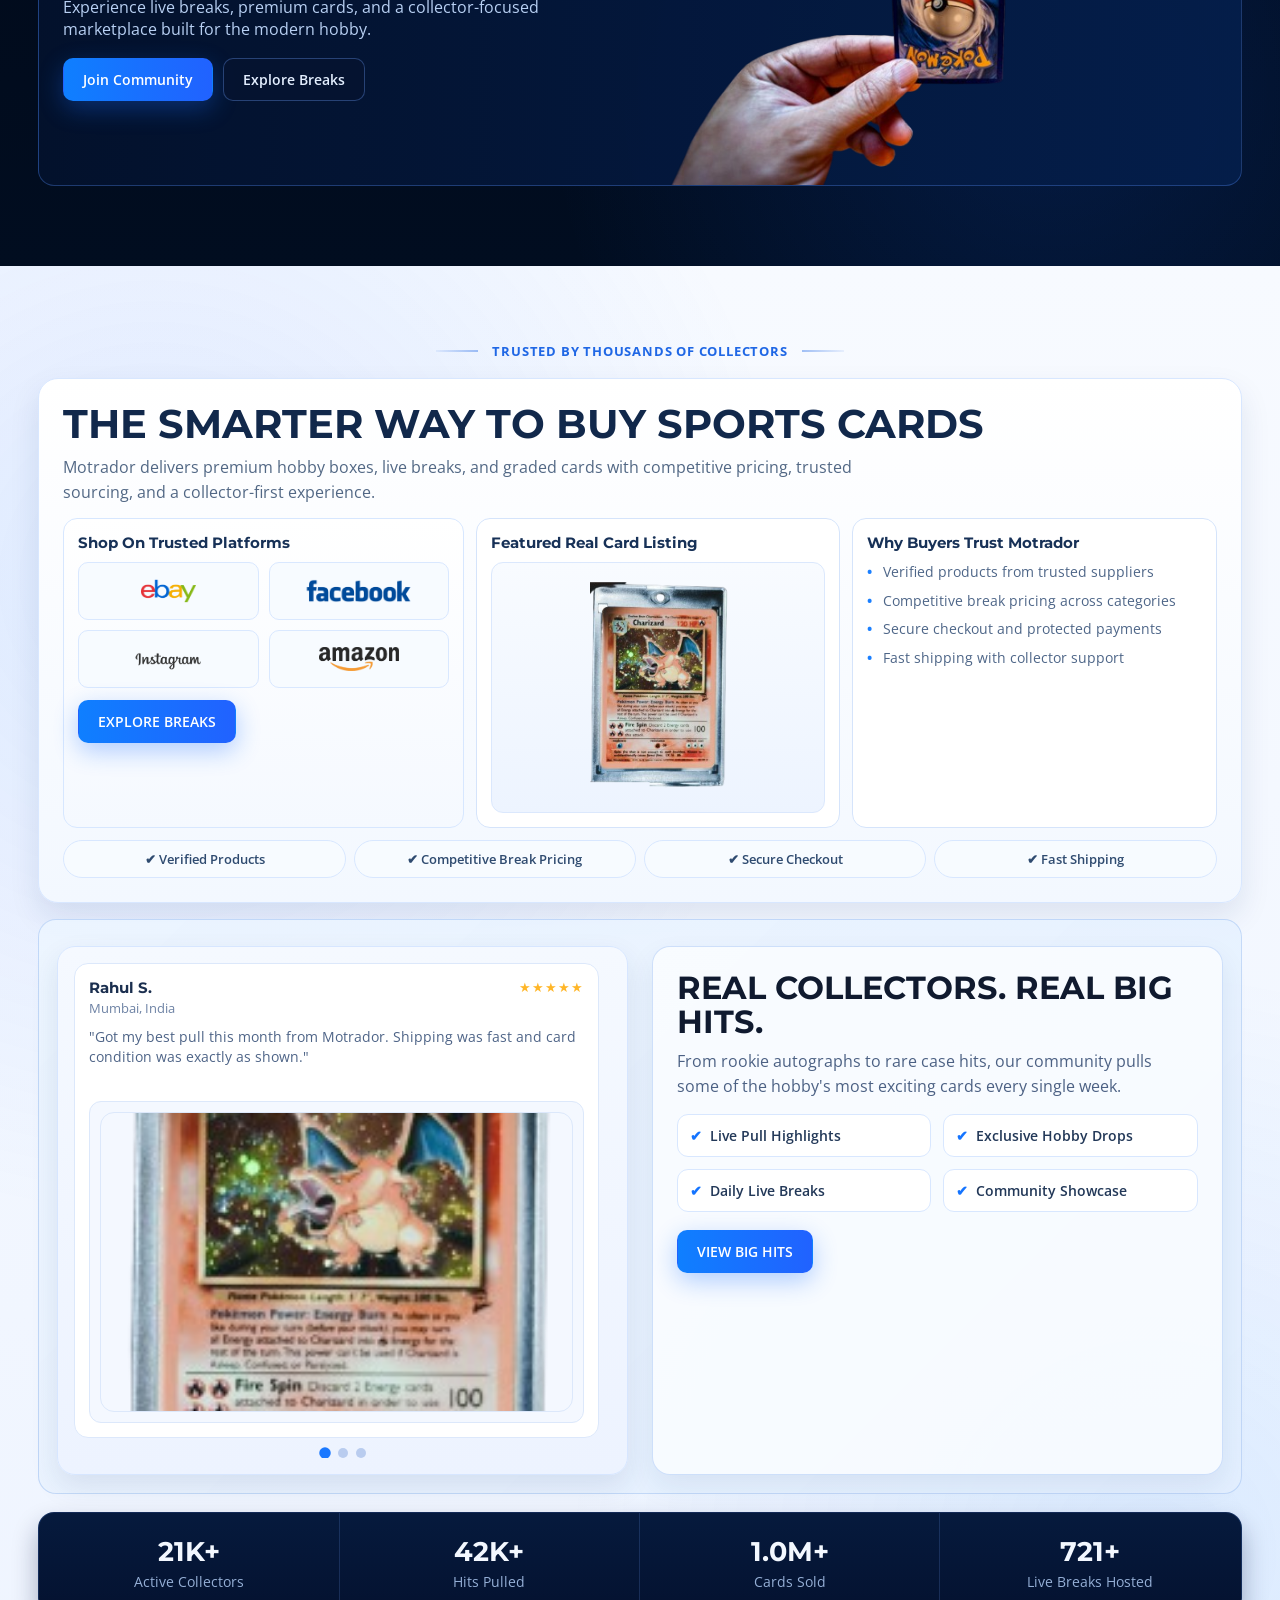
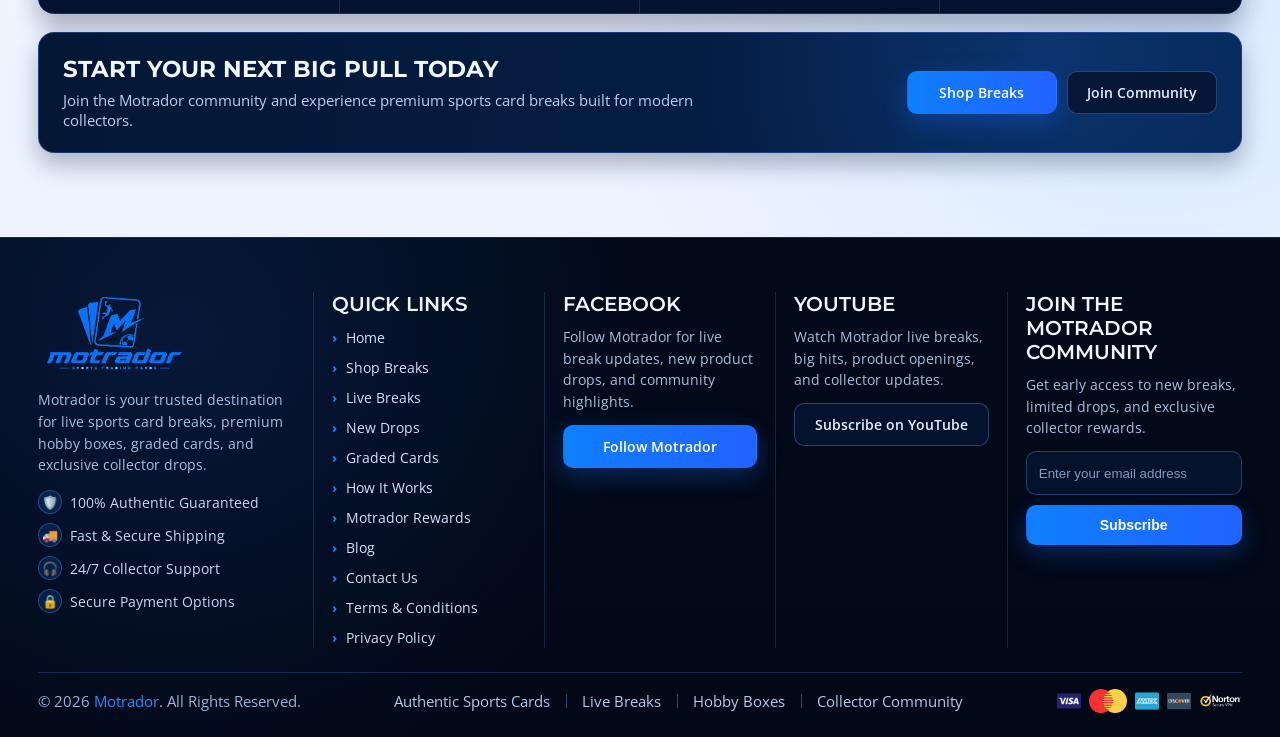
==== commit f6b8eb2e: "fifth commit" ====
--- a/index.html
+++ b/index.html
@@ -35,28 +35,32 @@
                 <img src="./assets/images/logo.png" alt="Motrador logo">
             </a>
 
-            <button class="menu-toggle" aria-label="Toggle menu" aria-expanded="false">Menu</button>
-
-            <nav class="main-nav" id="mainNav">
-                <a href="./presells.html">Presells</a>
-                <a href="#">How It Works</a>
-                <a href="#">Watch The Breaks</a>
-                <a href="#">Blog</a>
-                <a href="#">Shop Breaks</a>
-            </nav>
-
-            <div class="header-actions">
-                <button class="icon-btn" aria-label="Search">
-                    <img src="./assets/images/magnifying-glass.png" alt="Search icon" class="search-btn-icon">
-                </button>
-                <button class="icon-btn" aria-label="Wishlist">
-                    <img src="./assets/images/heart.png" alt="Search icon" class="search-btn-icon">
-                </button>
-                <button class="icon-btn cart" aria-label="Cart">
-                    <img src="./assets/images/grocery-store.png" alt="Search icon" class="search-btn-icon">
-                </button>
-                <a class="btn btn-outline" href="#">Login</a>
-                <a class="btn btn-primary small" href="#">Join Now</a>
+            <button class="menu-toggle" aria-label="Toggle menu" aria-expanded="false" aria-controls="headerMenu">
+                <img src="./assets/images/menu.png" alt="Menu" class="menu-toggle-icon">
+            </button>
+
+            <div class="header-menu" id="headerMenu">
+                <nav class="main-nav" id="mainNav">
+                    <a href="./presells.html">Presells</a>
+                    <a href="#">How It Works</a>
+                    <a href="#">Watch The Breaks</a>
+                    <a href="#">Blog</a>
+                    <a href="#">Shop Breaks</a>
+                </nav>
+
+                <div class="header-actions">
+                    <button class="icon-btn" aria-label="Search">
+                        <img src="./assets/images/magnifying-glass.png" alt="Search icon" class="search-btn-icon">
+                    </button>
+                    <button class="icon-btn" aria-label="Wishlist">
+                        <img src="./assets/images/heart.png" alt="Search icon" class="search-btn-icon">
+                    </button>
+                    <button class="icon-btn cart" aria-label="Cart">
+                        <img src="./assets/images/grocery-store.png" alt="Search icon" class="search-btn-icon">
+                    </button>
+                    <a class="btn btn-outline" href="#">Login</a>
+                    <a class="btn btn-primary small" href="#">Join Now</a>
+                </div>
             </div>
         </div>
     </header>
--- a/assets/css/styles.css
+++ b/assets/css/styles.css
@@ -119,6 +119,13 @@
     flex: 1;
 }
 
+.header-menu {
+    display: flex;
+    align-items: center;
+    flex: 1;
+    gap: 12px;
+}
+
 .main-nav a {
     color: #d9e7ff;
     font-weight: 500;
@@ -225,6 +232,13 @@
     border-radius: 8px;
     padding: 9px 12px;
     font-size: 13px;
+}
+
+.menu-toggle-icon {
+    width: 18px;
+    height: 18px;
+    object-fit: contain;
+    display: block;
 }
 
 .hero {
@@ -886,6 +900,705 @@
     object-position: right bottom;
     opacity: 0.98;
     filter: drop-shadow(0 18px 26px rgba(4, 12, 30, 0.65));
+}
+
+/* How it works (how-it-works.html) */
+.visually-hidden {
+    position: absolute;
+    width: 1px;
+    height: 1px;
+    padding: 0;
+    margin: -1px;
+    overflow: hidden;
+    clip: rect(0, 0, 0, 0);
+    white-space: nowrap;
+    border: 0;
+}
+
+.hiw-main {
+    background: #f5f8ff;
+    color: #0d1627;
+    overflow-x: clip;
+    width: 100%;
+}
+
+.hiw-main p,
+.hiw-main li,
+.hiw-main .hiw-lead,
+.hiw-main .hiw-join-lead,
+.hiw-main .hiw-type-desc,
+.hiw-main .hiw-panel-copy,
+.hiw-main .hiw-trust-label,
+.hiw-main .hiw-card-body {
+    overflow-wrap: break-word;
+}
+
+.hiw-main .hiw-ship-head h3 {
+    min-width: 0;
+}
+
+.hiw-hero {
+    padding: clamp(32px, 5vw, 56px) 0 clamp(24px, 4vw, 40px);
+    background: #ffffff;
+    border-bottom: 1px solid #e3eeff;
+}
+
+.hiw-hero-inner {
+    text-align: center;
+    max-width: 900px;
+    margin: 0 auto;
+}
+
+.hiw-kicker {
+    font-size: clamp(11px, 1.8vw, 13px);
+    font-weight: 800;
+    letter-spacing: 0.12em;
+    text-transform: uppercase;
+    color: #1f67e5;
+    margin-bottom: clamp(8px, 1.5vw, 14px);
+}
+
+.hiw-title {
+    font-family: "Montserrat", sans-serif;
+    font-size: clamp(28px, 4.2vw, 48px);
+    line-height: 1.05;
+    font-weight: 800;
+    text-transform: uppercase;
+    letter-spacing: -0.02em;
+    color: #0d1627;
+    margin-bottom: clamp(10px, 2vw, 16px);
+}
+
+.hiw-lead {
+    font-size: clamp(15px, 1.9vw, 18px);
+    line-height: 1.6;
+    color: #4a5a75;
+    max-width: 640px;
+    margin: 0 auto;
+}
+
+.hiw-fundamentals {
+    padding: clamp(28px, 4vw, 48px) 0 clamp(20px, 3vw, 36px);
+}
+
+.hiw-card-grid,
+.hiw-types-grid,
+.hiw-split-grid,
+.hiw-ship-grid,
+.hiw-trust-grid {
+    min-width: 0;
+}
+
+.hiw-card,
+.hiw-type,
+.hiw-panel,
+.hiw-ship-col {
+    min-width: 0;
+}
+
+.hiw-card-grid {
+    display: grid;
+    grid-template-columns: repeat(4, minmax(0, 1fr));
+    gap: clamp(14px, 2vw, 22px);
+}
+
+.hiw-card {
+    background: #ffffff;
+    border: 1px solid #dbe7fb;
+    border-radius: 14px;
+    padding: clamp(16px, 2.2vw, 22px);
+    box-shadow: 0 10px 26px rgba(21, 52, 102, 0.06);
+    display: flex;
+    flex-direction: column;
+    gap: 12px;
+    min-height: 100%;
+}
+
+.hiw-card-icon-wrap {
+    width: 52px;
+    height: 52px;
+    border-radius: 12px;
+    background: rgba(31, 103, 229, 0.08);
+    border: 1px solid rgba(31, 103, 229, 0.2);
+    display: grid;
+    place-items: center;
+    flex-shrink: 0;
+}
+
+.hiw-card-icon {
+    width: 28px;
+    height: 28px;
+    object-fit: contain;
+    display: block;
+}
+
+.hiw-card-title {
+    font-family: "Montserrat", sans-serif;
+    font-size: clamp(14px, 1.5vw, 17px);
+    font-weight: 800;
+    text-transform: uppercase;
+    letter-spacing: 0.04em;
+    color: #1f67e5;
+    line-height: 1.25;
+}
+
+.hiw-card-body {
+    font-size: clamp(13px, 1.35vw, 15px);
+    line-height: 1.55;
+    color: #2c3a52;
+}
+
+.hiw-card-body p + p,
+.hiw-card-body p + ul,
+.hiw-card-body ul + p {
+    margin-top: 10px;
+}
+
+.hiw-checklist {
+    list-style: none;
+    margin: 8px 0 0;
+    padding: 0;
+}
+
+.hiw-checklist li {
+    position: relative;
+    padding-left: 22px;
+    margin-bottom: 6px;
+    font-weight: 600;
+    color: #1a2a43;
+    line-height: 20px;
+}
+
+.hiw-checklist li::before {
+    content: "";
+    position: absolute;
+    left: 0;
+    top: 0.45em;
+    width: 7px;
+    height: 7px;
+    border-radius: 50%;
+    background: #1f67e5;
+    box-shadow: 0 0 0 2px rgba(31, 103, 229, 0.2);
+}
+
+.hiw-checklist--two {
+    display: grid;
+    grid-template-columns: repeat(2, minmax(0, 1fr));
+    gap: 4px 16px;
+}
+
+.hiw-numlist {
+    list-style: none;
+    counter-reset: hiwstep;
+    margin: 10px 0 0;
+    padding: 0;
+}
+
+.hiw-numlist > li {
+    counter-increment: hiwstep;
+    position: relative;
+    padding-left: 36px;
+    margin-bottom: 10px;
+    min-height: 28px;
+    display: flex;
+    align-items: center;
+    font-weight: 600;
+    color: #1a2a43;
+}
+
+.hiw-numlist > li::before {
+    content: counter(hiwstep);
+    position: absolute;
+    left: 0;
+    top: 50%;
+    transform: translateY(-50%);
+    width: 22px;
+    height: 22px;
+    border-radius: 50%;
+    background: #1f67e5;
+    color: #fff;
+    font-size: 12px;
+    font-weight: 800;
+    display: grid;
+    place-items: center;
+    font-family: "Montserrat", sans-serif;
+}
+
+.hiw-numlist-label {
+    font-size: clamp(13px, 1.35vw, 15px);
+    line-height: normal;
+}
+
+.hiw-types {
+    padding: clamp(24px, 3.5vw, 44px) 0 clamp(32px, 4vw, 52px);
+}
+
+.hiw-section-title {
+    font-family: "Montserrat", sans-serif;
+    text-align: center;
+    font-size: clamp(22px, 2.8vw, 34px);
+    font-weight: 800;
+    text-transform: uppercase;
+    letter-spacing: 0.06em;
+    color: #0d1627;
+    margin-bottom: clamp(20px, 3vw, 32px);
+}
+
+.hiw-types-grid {
+    display: grid;
+    grid-template-columns: repeat(6, minmax(0, 1fr));
+    gap: clamp(12px, 1.8vw, 18px);
+}
+
+.hiw-type {
+    background: #ffffff;
+    border: 1px solid #dbe7fb;
+    border-radius: 14px;
+    padding: clamp(14px, 2vw, 20px);
+    text-align: center;
+    box-shadow: 0 8px 22px rgba(21, 52, 102, 0.05);
+    display: flex;
+    flex-direction: column;
+    align-items: center;
+    gap: 10px;
+    min-height: 100%;
+}
+
+.hiw-type-icon {
+    width: 56px;
+    height: 56px;
+    border-radius: 14px;
+    /* background: rgba(31, 103, 229, 0.1); */
+    /* border: 1px solid rgba(31, 103, 229, 0.22); */
+    display: grid;
+    place-items: center;
+    overflow: hidden;
+    margin-bottom: 10px;
+}
+
+.hiw-type-icon img {
+    width: 100%;
+    height: 100%;
+    object-fit: contain;
+    display: block;
+    padding: 6px;
+}
+
+.hiw-type-title {
+    font-family: "Montserrat", sans-serif;
+    font-size: clamp(13px, 1.35vw, 15px);
+    font-weight: 800;
+    color: #0d1627;
+    line-height: 1.25;
+}
+
+.hiw-type-desc {
+    font-size: clamp(12px, 1.25vw, 14px);
+    line-height: 1.5;
+    color: #4a5a75;
+    flex: 1;
+}
+
+.hiw-example {
+    margin-top: auto;
+    width: 100%;
+    text-align: left;
+    padding: 10px 12px;
+    border-radius: 10px;
+    background: #e8f2ff;
+    border: 1px solid #c8dcf8;
+    font-size: clamp(12px, 1.2vw, 13px);
+    color: #203a61;
+}
+
+.hiw-example strong {
+    display: block;
+    font-size: 11px;
+    text-transform: uppercase;
+    letter-spacing: 0.08em;
+    color: #1f67e5;
+    margin-bottom: 4px;
+}
+
+.hiw-example p {
+    margin: 0;
+    line-height: 1.45;
+}
+
+.hiw-split {
+    padding: 0 0 clamp(28px, 4vw, 48px);
+}
+
+.hiw-split-grid {
+    display: grid;
+    grid-template-columns: repeat(2, minmax(0, 1fr));
+    gap: clamp(16px, 2.2vw, 24px);
+}
+
+.hiw-panel {
+    background: #ffffff;
+    border: 1px solid #dbe7fb;
+    border-radius: 16px;
+    overflow: hidden;
+    display: grid;
+    grid-template-columns: minmax(0, 1fr) minmax(0, 1.15fr);
+    align-items: stretch;
+    min-height: 0;
+    box-shadow: 0 12px 28px rgba(21, 52, 102, 0.07);
+}
+
+.hiw-panel-media {
+    background: #071a3e;
+    min-height: 200px;
+    display: flex;
+    align-items: center;
+    justify-content: center;
+    padding: 16px;
+}
+
+.hiw-panel-media img {
+    max-width: 100%;
+    max-height: 220px;
+    width: auto;
+    height: auto;
+    object-fit: contain;
+    filter: drop-shadow(0 12px 20px rgba(0, 0, 0, 0.35));
+}
+
+.hiw-panel-media--icon {
+    background: linear-gradient(160deg, #0a1f4a 0%, #06132f 100%);
+}
+
+.hiw-panel-media--icon img {
+    max-height: 140px;
+    opacity: 0.95;
+}
+
+.hiw-panel-copy {
+    padding: clamp(18px, 2.5vw, 26px);
+    font-size: clamp(13px, 1.4vw, 15px);
+    line-height: 1.55;
+    color: #2c3a52;
+}
+
+.hiw-panel-title {
+    font-family: "Montserrat", sans-serif;
+    font-size: clamp(16px, 1.8vw, 20px);
+    font-weight: 800;
+    text-transform: uppercase;
+    letter-spacing: 0.04em;
+    color: #0d1627;
+    margin-bottom: 12px;
+}
+
+.hiw-panel-copy p {
+    margin-bottom: 10px;
+}
+
+.hiw-shipping {
+    padding: clamp(8px, 2vw, 20px) 0 clamp(36px, 5vw, 56px);
+}
+
+.hiw-ship-grid {
+    display: grid;
+    grid-template-columns: repeat(3, minmax(0, 1fr));
+    gap: clamp(16px, 2.2vw, 24px);
+}
+
+.hiw-ship-col {
+    background: #ffffff;
+    border: 1px solid #dbe7fb;
+    border-radius: 14px;
+    padding: clamp(18px, 2.4vw, 24px);
+    box-shadow: 0 10px 24px rgba(21, 52, 102, 0.06);
+}
+
+.hiw-ship-head {
+    display: flex;
+    align-items: center;
+    gap: 12px;
+    margin-bottom: 14px;
+}
+
+.hiw-ship-head h3 {
+    font-family: "Montserrat", sans-serif;
+    font-size: clamp(15px, 1.6vw, 18px);
+    font-weight: 800;
+    text-transform: uppercase;
+    letter-spacing: 0.03em;
+    color: #0d1627;
+}
+
+.hiw-ship-iconimg {
+    width: 40px;
+    height: 40px;
+    /* border-radius: 12px; */
+    object-fit: cover;
+    /* border: 1px solid #dbe7fb; */
+    flex-shrink: 0;
+}
+
+.hiw-ship-col > p,
+.hiw-ship-foot {
+    font-size: clamp(13px, 1.35vw, 15px);
+    line-height: 1.55;
+    color: #2c3a52;
+}
+
+.hiw-ship-intro {
+    font-weight: 600;
+    margin-bottom: 8px;
+}
+
+.hiw-ship-photo {
+    margin-top: 14px;
+    border-radius: 12px;
+    overflow: hidden;
+    border: 1px solid #e3eeff;
+    background: #f7fbff;
+    padding: clamp(12px, 2.2vw, 25px);
+}
+
+.hiw-ship-photo img {
+    display: block;
+    width: 100%;
+    height: auto;
+    max-height: 160px;
+    object-fit: contain;
+    margin: 0 auto;
+}
+
+.hiw-ship-foot {
+    margin-top: 12px;
+    margin-bottom: 0;
+}
+
+.hiw-content-wrap {
+    display: grid;
+    grid-template-columns: minmax(0, 1fr) minmax(100px, min(40%, 200px));
+    gap: clamp(14px, 2.4vw, 22px);
+    align-items: start;
+}
+
+.hiw-content-wrap .hiw-ship-photo {
+    margin-top: 0;
+}
+
+.hiw-trust {
+    background: #f5f8ff;
+    color: #0d1627;
+    padding: clamp(28px, 4vw, 52px) 0 clamp(36px, 5vw, 64px);
+    border-top: 1px solid rgba(31, 103, 229, 0.1);
+}
+
+.hiw-trust-heading {
+    font-family: "Montserrat", sans-serif;
+    text-align: center;
+    font-size: clamp(20px, 2.4vw, 30px);
+    font-weight: 800;
+    letter-spacing: -0.02em;
+    text-transform: uppercase;
+    color: #0d1627;
+    margin: 0 0 clamp(18px, 2.5vw, 26px);
+}
+
+.hiw-trust-panel {
+    background: #ffffff;
+    border: 1px solid #dbe7fb;
+    border-radius: 18px;
+    padding: clamp(16px, 2.2vw, 22px);
+    box-shadow: 0 14px 36px rgba(21, 52, 102, 0.07);
+}
+
+.hiw-trust-grid {
+    list-style: none;
+    margin: 0;
+    padding: 0;
+    display: grid;
+    grid-template-columns: repeat(3, minmax(0, 1fr));
+    gap: clamp(10px, 1.4vw, 14px);
+}
+
+.hiw-trust-item {
+    display: flex;
+    flex-direction: row;
+    align-items: center;
+    gap: 14px;
+    padding: clamp(12px, 1.6vw, 16px) clamp(14px, 1.8vw, 18px);
+    text-align: left;
+    background: linear-gradient(180deg, #fbfdff 0%, #f4f9ff 100%);
+    border: 1px solid #e3eeff;
+    border-radius: 14px;
+    transition:
+        border-color 0.2s ease,
+        box-shadow 0.2s ease,
+        transform 0.2s ease;
+}
+
+.hiw-trust-item:hover {
+    border-color: rgba(31, 103, 229, 0.35);
+    box-shadow: 0 8px 20px rgba(31, 103, 229, 0.1);
+    transform: translateY(-1px);
+}
+
+.hiw-trust-icon-wrap {
+    flex-shrink: 0;
+    width: 48px;
+    height: 48px;
+    border-radius: 12px;
+    display: grid;
+    place-items: center;
+    background: linear-gradient(145deg, rgba(31, 103, 229, 0.12) 0%, rgba(31, 103, 229, 0.06) 100%);
+    border: 1px solid rgba(31, 103, 229, 0.18);
+}
+
+.hiw-trust-icon {
+    width: 26px;
+    height: 26px;
+    object-fit: contain;
+    display: block;
+}
+
+.hiw-trust-icon--photo {
+    width: 28px;
+    height: 28px;
+    object-fit: contain;
+    padding: 0;
+}
+
+.hiw-trust-label {
+    font-size: clamp(13px, 1.25vw, 15px);
+    font-weight: 700;
+    line-height: 1.35;
+    color: #1a2a43;
+    letter-spacing: 0.01em;
+    min-width: 0;
+    flex: 1;
+}
+
+.hiw-cta {
+    background: #f5f8ff;
+    padding: clamp(20px, 3.5vw, 48px) 0 clamp(40px, 5vw, 64px);
+}
+
+/* Join CTA — light card, matches HIW page (replaces old presells-style block) */
+.hiw-join-wrap {
+    background: linear-gradient(180deg, #e8f0ff 0%, #f5f8ff 45%, #f5f8ff 100%);
+    border-top: 1px solid rgba(31, 103, 229, 0.12);
+}
+
+.hiw-join-card {
+    display: grid;
+    grid-template-columns: minmax(0, 1.12fr) minmax(220px, 0.78fr);
+    align-items: stretch;
+    gap: 0;
+    min-width: 0;
+    background: #ffffff;
+    border: 1px solid #dbe7fb;
+    border-radius: 20px;
+    overflow: hidden;
+    box-shadow:
+        0 4px 0 rgba(255, 255, 255, 0.75) inset,
+        0 24px 48px rgba(21, 52, 102, 0.1);
+}
+
+.hiw-join-body {
+    padding: clamp(26px, 4vw, 44px) clamp(22px, 3vw, 40px);
+    display: flex;
+    flex-direction: column;
+    justify-content: center;
+    gap: clamp(12px, 2vw, 16px);
+    min-width: 0;
+}
+
+.hiw-join-body h2 {
+    font-family: "Montserrat", sans-serif;
+    font-size: clamp(22px, 2.8vw, 34px);
+    font-weight: 800;
+    line-height: 1.12;
+    letter-spacing: -0.02em;
+    text-transform: uppercase;
+    color: #0d1627;
+    margin: 0;
+}
+
+.hiw-join-lead {
+    margin: 0;
+    font-size: clamp(14px, 1.45vw, 17px);
+    line-height: 1.55;
+    color: #4a5a75;
+    max-width: 34em;
+}
+
+.hiw-join-actions {
+    display: flex;
+    flex-wrap: wrap;
+    align-items: center;
+    gap: 12px;
+    margin-top: 6px;
+}
+
+.hiw-join-btn-primary {
+    display: inline-flex;
+    align-items: center;
+    justify-content: center;
+    gap: 10px;
+}
+
+.hiw-join-arrow {
+    font-size: 1.1em;
+    line-height: 1;
+}
+
+.hiw-join-btn-secondary {
+    display: inline-flex;
+    align-items: center;
+    justify-content: center;
+    text-decoration: none;
+    border: 1px solid rgba(19, 37, 66, 0.22);
+    background: #f7fbff;
+    color: #132542;
+    border-radius: 10px;
+    padding: 11px 19px;
+    font-size: 14px;
+    font-weight: 600;
+    transition:
+        border-color 0.2s ease,
+        background-color 0.2s ease,
+        color 0.2s ease,
+        transform 0.2s ease;
+}
+
+.hiw-join-btn-secondary:hover {
+    border-color: #1f67e5;
+    background: #ffffff;
+    color: #0f4ec4;
+    transform: translateY(-1px);
+}
+
+.hiw-join-visual {
+    position: relative;
+    min-height: 220px;
+    background:
+        radial-gradient(ellipse 90% 80% at 70% 40%, rgba(31, 103, 229, 0.14), transparent 65%),
+        linear-gradient(145deg, #f0f6ff 0%, #e4edff 100%);
+    border-left: 1px solid #e3eeff;
+    display: flex;
+    align-items: center;
+    justify-content: center;
+    padding: clamp(20px, 3vw, 32px);
+}
+
+.hiw-join-visual img {
+    width: auto;
+    max-width: min(100%, 280px);
+    height: auto;
+    max-height: min(320px, 52vw);
+    object-fit: contain;
+    border-radius: 14px;
+    box-shadow:
+        0 20px 40px rgba(13, 34, 78, 0.18),
+        0 0 0 1px rgba(255, 255, 255, 0.65) inset;
 }
 
 .section-label {
--- a/assets/css/responsive.css
+++ b/assets/css/responsive.css
@@ -1,3 +1,60 @@
+
+
+/* Global final responsive normalization */
+@media (max-width: 1280px) {
+    .container {
+        width: min(1240px, 94%);
+    }
+
+    .hero h1 {
+        font-size: clamp(32px, 4.6vw, 58px);
+    }
+
+    .section-title,
+    .why-title,
+    .buy-intro h2 {
+        font-size: clamp(26px, 3.4vw, 40px);
+    }
+}
+
+/* Global final responsive normalization */
+@media (max-width: 1200px) {
+    .presells-grid {
+        grid-template-columns: repeat(2, minmax(0, 1fr));
+    }
+
+    .presells-why-grid {
+        grid-template-columns: repeat(3, minmax(0, 1fr));
+    }
+}
+
+/* Presells page responsive */
+@media (max-width: 1200px) {
+    .footer-grid {
+        grid-template-columns: repeat(3, minmax(0, 1fr));
+    }
+}
+
+@media (max-width: 1200px) {
+    .trusted-collectors {
+        padding: 56px 0 64px;
+    }
+
+    .trusted-buy-section,
+    .trusted-community-section {
+        padding: 16px;
+    }
+
+    .buy-platform-layout {
+        grid-template-columns: 1fr 1fr;
+    }
+
+    .platform-card.points {
+        grid-column: span 2;
+    }
+}
+
+/* Final responsive overrides: trusted-collectors */
 @media (max-width: 1160px) {
     .header-inner {
         gap: 16px;
@@ -42,6 +99,550 @@
     .trusted-bottom-cta {
         flex-direction: column;
         align-items: flex-start;
+    }
+}
+
+@media (max-width: 1160px) {
+    .trusted-content {
+        padding: 20px;
+    }
+
+    .trusted-content h2 {
+        font-size: clamp(28px, 4vw, 40px);
+    }
+}
+
+/* Trusted collectors redesign responsive overrides */
+@media (max-width: 1160px) {
+    .buy-platform-layout {
+        grid-template-columns: 1fr 1fr;
+    }
+
+    .platform-card.points {
+        grid-column: span 2;
+    }
+
+    .buy-trust-strip {
+        grid-template-columns: repeat(2, minmax(0, 1fr));
+    }
+}
+
+@media (max-width: 1024px) {
+    .hero {
+        padding: 42px 0 22px;
+    }
+
+    .hero-inner {
+        grid-template-columns: 1fr;
+        gap: 16px;
+    }
+
+    .hero-content {
+        order: 2;
+        text-align: center;
+    }
+
+    .hero-media {
+        order: 1;
+        max-width: 620px;
+        margin: 0 auto;
+    }
+
+    .hero-media img {
+        margin: 0 auto;
+    }
+
+    .hero-subtitle {
+        margin-inline: auto;
+    }
+
+    .hero-cta {
+        justify-content: center;
+    }
+
+    .trust-features {
+        grid-template-columns: 1fr;
+        max-width: 460px;
+        margin-inline: auto;
+    }
+
+    .breaks-grid {
+        grid-template-columns: repeat(2, minmax(0, 1fr));
+    }
+
+    .feature-strip {
+        grid-template-columns: repeat(2, minmax(0, 1fr));
+    }
+
+    .why-grid {
+        grid-template-columns: repeat(2, minmax(0, 1fr));
+    }
+
+    .buy-platform-layout {
+        grid-template-columns: 1fr 1fr;
+    }
+
+    .platform-card.points {
+        grid-column: span 2;
+    }
+}
+
+/* Final pass: index.html responsiveness only */
+@media (max-width: 1024px) {
+    .presells-hero {
+        padding: 38px 0 18px;
+    }
+
+    .presells-subtitle {
+        max-width: 92%;
+        margin-inline: auto;
+    }
+
+    .presells-toolbar {
+        grid-template-columns: 1fr;
+        gap: 10px;
+    }
+
+    .presells-grid {
+        grid-template-columns: repeat(2, minmax(0, 1fr));
+    }
+
+    .presells-why-grid {
+        grid-template-columns: repeat(3, minmax(0, 1fr));
+    }
+
+    .presells-cta-card {
+        grid-template-columns: 1fr;
+    }
+
+    .presells-cta-content {
+        text-align: center;
+    }
+
+    .presells-cta-actions {
+        justify-content: center;
+    }
+
+    .presells-cta-media {
+        justify-content: center;
+        padding: 0 12px 10px;
+    }
+}
+
+/* Final pass: presells.html responsiveness only */
+@media (max-width: 1024px) {
+    .container {
+        width: 94%;
+    }
+
+    .header-inner {
+        min-height: 72px;
+        gap: 14px;
+    }
+
+    .hero-inner,
+    .trusted-row,
+    .trusted-community-section .trusted-row.second,
+    .breaks-cta,
+    .why-cta {
+        grid-template-columns: 1fr;
+    }
+
+    .hero-content,
+    .why-cta-content,
+    .breaks-cta-content {
+        text-align: center;
+    }
+
+    .hero-subtitle,
+    .why-subtitle,
+    .section-subtitle {
+        margin-inline: auto;
+    }
+
+    .hero-cta,
+    .why-cta-actions {
+        justify-content: center;
+    }
+
+    .breaks-grid {
+        grid-template-columns: repeat(2, minmax(0, 1fr));
+    }
+
+    .feature-strip,
+    .stats-inner,
+    .trusted-stats,
+    .buy-trust-strip {
+        grid-template-columns: repeat(2, minmax(0, 1fr));
+    }
+
+    .buy-platform-layout {
+        grid-template-columns: 1fr 1fr;
+    }
+
+    .platform-card.points {
+        grid-column: span 2;
+    }
+
+    .footer-grid {
+        grid-template-columns: repeat(2, minmax(0, 1fr));
+    }
+
+    .footer-brand,
+    .footer-newsletter {
+        grid-column: span 2;
+    }
+}
+
+@media (min-width: 993px) {
+    .header-menu {
+        display: flex !important;
+        position: static;
+        flex-direction: row;
+        align-items: center;
+        gap: 12px;
+        padding: 0;
+        border-bottom: 0;
+        background: transparent;
+    }
+}
+
+@media (max-width: 992px) {
+    .header-menu {
+        position: absolute;
+        top: calc(100% + 1px);
+        left: 0;
+        right: 0;
+        display: none;
+        flex-direction: column;
+        align-items: stretch;
+        gap: 12px;
+        padding: 14px 4%;
+        background: #020d22;
+        border-bottom: 1px solid rgba(82, 133, 236, 0.26);
+        z-index: 20;
+    }
+
+    .header-menu.show {
+        display: flex;
+    }
+
+    .header-menu .main-nav {
+        position: static;
+        display: flex;
+        width: 100%;
+        flex: 0 0 auto;
+        flex-direction: column;
+        align-items: flex-start;
+        gap: 12px;
+        padding: 0;
+        border-bottom: 0;
+        background: transparent;
+    }
+
+    .header-menu .header-actions {
+        display: flex;
+        width: 100%;
+        flex-wrap: wrap;
+        gap: 8px;
+    }
+
+    .header-menu .header-actions .btn {
+        flex: 1 1 calc(50% - 4px);
+    }
+}
+
+@media (max-width: 992px) {
+    .site-footer h4,
+    .footer-links h4,
+    .footer-social h4,
+    .footer-newsletter h4 {
+        font-size: 18px;
+    }
+}
+
+/* Footer heading responsive fixes */
+@media (max-width: 992px) {
+    .presells-toolbar {
+        grid-template-columns: 1fr;
+    }
+
+    .presells-cta-card {
+        grid-template-columns: 1fr;
+    }
+
+    .presells-cta-media {
+        padding: 0 14px 10px;
+        justify-content: center;
+    }
+
+    .presells-cta-media img {
+        max-width: 560px;
+        object-position: center bottom;
+    }
+}
+
+@media (max-width: 992px) {
+    main {
+        overflow-x: clip;
+    }
+
+    main .hero,
+    main .trending-breaks,
+    main .why-collect,
+    main .trusted-collectors,
+    main .presells-hero,
+    main .presells-products,
+    main .presells-why,
+    main .presells-cta {
+        padding-left: 0;
+        padding-right: 0;
+    }
+
+    main .hero-inner,
+    main .breaks-cta,
+    main .why-cta,
+    main .trusted-row,
+    main .trusted-community-section .trusted-row.second,
+    main .presells-cta-card {
+        grid-template-columns: 1fr;
+    }
+
+    main .breaks-grid,
+    main .feature-strip,
+    main .why-grid,
+    main .buy-platform-layout,
+    main .presells-grid {
+        grid-template-columns: 1fr 1fr;
+    }
+
+    main .stats-inner,
+    main .trusted-stats,
+    main .buy-trust-strip {
+        grid-template-columns: repeat(2, minmax(0, 1fr));
+    }
+
+    main .hero-content,
+    main .breaks-cta-content,
+    main .why-cta-content,
+    main .presells-cta-content,
+    main .presells-hero-inner {
+        text-align: center;
+    }
+
+    main .hero-cta,
+    main .why-cta-actions,
+    main .trusted-bottom-actions,
+    main .presells-cta-actions {
+        justify-content: center;
+    }
+}
+
+/* Final hardening: all sections inside main only */
+@media (max-width: 992px) {
+    .hero {
+        padding: 44px 0 24px;
+    }
+
+    .hero::after {
+        inset: 0;
+        height: 100%;
+        background: linear-gradient(180deg, rgba(7, 17, 40, 0.52), rgba(3, 9, 22, 0.08));
+    }
+
+    .hero-inner {
+        grid-template-columns: 1fr;
+        gap: 18px;
+    }
+
+    .hero-content {
+        order: 2;
+        text-align: center;
+    }
+
+    .hero-media {
+        order: 1;
+        width: min(100%, 560px);
+        margin: 0 auto;
+    }
+
+    .hero-media img {
+        margin: 0 auto;
+        max-width: 100%;
+    }
+
+    .hero h1,
+    .hero-subtitle {
+        margin-inline: auto;
+    }
+
+    .hero-cta {
+        justify-content: center;
+    }
+
+    .trust-features {
+        grid-template-columns: 1fr;
+        max-width: 460px;
+        margin-inline: auto;
+    }
+}
+
+/* Banner-only final responsive overrides (keeps desktop unchanged) */
+@media (max-width: 992px) {
+    .container {
+        width: 94%;
+    }
+
+    .topbar {
+        font-size: 12px;
+    }
+
+    .topbar-inner {
+        min-height: 38px;
+        padding: 8px 24px 8px 0;
+    }
+
+    .site-header {
+        position: sticky;
+    }
+
+    .header-inner {
+        min-height: 68px;
+        gap: 12px;
+    }
+
+    .brand {
+        min-width: 0;
+    }
+
+    .brand img {
+        height: 44px;
+    }
+
+    .menu-toggle {
+        display: inline-flex;
+        margin-left: auto;
+    }
+
+    .header-actions {
+        display: none;
+    }
+
+    .main-nav {
+        position: absolute;
+        top: calc(100% + 1px);
+        left: 0;
+        right: 0;
+        padding: 12px 4%;
+        display: none;
+        flex-direction: column;
+        gap: 10px;
+        background: #020d22;
+        border-bottom: 1px solid rgba(82, 133, 236, 0.26);
+    }
+
+    .main-nav.show {
+        display: flex;
+    }
+
+    .hero-inner,
+    .breaks-cta,
+    .why-cta,
+    .trusted-row,
+    .trusted-community-section .trusted-row.second {
+        grid-template-columns: 1fr;
+    }
+
+    .hero-content,
+    .breaks-cta-content,
+    .why-cta-content {
+        text-align: center;
+    }
+
+    .hero-cta,
+    .why-cta-actions,
+    .trusted-bottom-actions {
+        justify-content: center;
+    }
+
+    .breaks-grid,
+    .feature-strip,
+    .buy-platform-layout {
+        grid-template-columns: 1fr;
+    }
+
+    .platform-card.points {
+        grid-column: auto;
+    }
+
+    .stats-inner,
+    .trusted-stats {
+        grid-template-columns: repeat(2, minmax(0, 1fr));
+    }
+
+    .footer-grid {
+        grid-template-columns: 1fr 1fr;
+    }
+
+    .footer-brand,
+    .footer-newsletter {
+        grid-column: span 2;
+    }
+}
+
+/* Ultimate page-wide responsive consistency overrides */
+@media (max-width: 992px) {
+    .trusted-row {
+        grid-template-columns: 1fr;
+        gap: 14px;
+    }
+
+    .trusted-content h2,
+    .buy-intro h2 {
+        font-size: clamp(26px, 5.8vw, 36px);
+    }
+
+    .trusted-content p,
+    .buy-intro p {
+        font-size: 15px;
+    }
+
+    .buy-platform-layout {
+        grid-template-columns: 1fr;
+    }
+
+    .platform-card.points {
+        grid-column: auto;
+    }
+
+    .buy-trust-strip {
+        grid-template-columns: repeat(2, minmax(0, 1fr));
+    }
+
+    .trusted-community-section .trusted-row.second {
+        grid-template-columns: 1fr;
+    }
+
+    .trusted-stats {
+        grid-template-columns: repeat(2, minmax(0, 1fr));
+    }
+
+    .trusted-stats article:nth-child(2) {
+        border-right: 0;
+    }
+
+    .trusted-stats article:nth-child(-n + 2) {
+        border-bottom: 1px solid rgba(103, 150, 235, 0.2);
+    }
+
+    .trusted-bottom-cta {
+        flex-direction: column;
+        align-items: flex-start;
+        padding: 16px;
+    }
+
+    .trusted-bottom-actions {
+        width: 100%;
     }
 }
 
@@ -151,6 +752,124 @@
     }
 }
 
+@media (max-width: 980px) {
+    .trusted-collectors {
+        padding: 56px 0 64px;
+    }
+
+    .trusted-row {
+        gap: 14px;
+        margin-bottom: 14px;
+    }
+
+    .trusted-card-showcase img,
+    .trusted-media.cards img {
+        height: 210px;
+    }
+
+    .trusted-bottom-cta {
+        padding: 18px;
+    }
+}
+
+@media (max-width: 980px) {
+    .trusted-buy-section,
+    .trusted-community-section {
+        padding: 14px;
+    }
+}
+
+@media (max-width: 900px) {
+    .stats-inner,
+    .trusted-stats {
+        grid-template-columns: repeat(2, minmax(0, 1fr));
+    }
+
+    .stat-card:nth-child(2),
+    .trusted-stats article:nth-child(2) {
+        border-right: 0;
+    }
+
+    .stat-card:nth-child(-n + 2),
+    .trusted-stats article:nth-child(-n + 2) {
+        border-bottom: 1px solid rgba(103, 150, 235, 0.2);
+    }
+
+    .trusted-row,
+    .trusted-community-section .trusted-row.second {
+        grid-template-columns: 1fr;
+    }
+
+    .trusted-bottom-cta {
+        flex-direction: column;
+        align-items: flex-start;
+    }
+}
+
+@media (max-width: 900px) {
+    .footer-grid {
+        grid-template-columns: repeat(2, minmax(0, 1fr));
+    }
+
+    .footer-brand,
+    .footer-newsletter {
+        grid-column: span 2;
+    }
+
+    .footer-bottom {
+        flex-direction: column;
+        align-items: center;
+        text-align: center;
+        gap: 10px;
+    }
+}
+
+@media (max-width: 900px) {
+    .why-collect .section-label {
+        padding-inline: 46px;
+    }
+
+    .why-title {
+        font-size: clamp(30px, 6.2vw, 40px);
+    }
+
+    .why-subtitle {
+        max-width: 96%;
+        line-height: 1.5;
+    }
+
+    .why-grid {
+        gap: 12px;
+    }
+
+    .why-card {
+        padding: 18px 15px;
+    }
+
+    .why-card p {
+        font-size: 13px;
+    }
+
+    .why-cta-content {
+        padding: 20px;
+    }
+}
+
+/* Dedicated hardening for why-collect responsiveness */
+@media (max-width: 860px) {
+    .buy-platform-layout {
+        grid-template-columns: 1fr;
+    }
+
+    .platform-card.points {
+        grid-column: auto;
+    }
+
+    .buy-intro h2 {
+        font-size: clamp(26px, 7vw, 34px);
+    }
+}
+
 @media (max-width: 768px) {
     .topbar-inner {
         justify-content: flex-start;
@@ -268,340 +987,16 @@
     }
 }
 
-@media (max-width: 520px) {
-    .container {
-        width: 94%;
-    }
-
-    .brand {
-        min-width: auto;
-    }
-
-    .brand-text small {
-        font-size: 12px;
-    }
-
-    .topbar p span {
-        display: block;
-    }
-
-    .hero-cta {
-        flex-direction: column;
-    }
-
-    .hero-cta .btn {
-        width: 100%;
-    }
-
-    .trust-features {
-        max-width: 100%;
-    }
-
-    .stats-inner {
-        grid-template-columns: 1fr;
-    }
-
-    .stat-card {
-        border-right: 0;
-        border-bottom: 1px solid rgba(76, 130, 230, 0.22);
-    }
-
-    .stat-card:last-child {
-        border-bottom: 0;
-    }
-
-    .section-title {
-        font-size: 28px;
-    }
-
-    .category-filters {
-        justify-content: flex-start;
-    }
-
-    .filter-pill {
-        padding: 9px 13px;
-        font-size: 13px;
-    }
-
-    .breaks-cta-content {
-        padding: 20px;
-    }
-
-    .breaks-cta-content h3 {
-        font-size: 24px;
-    }
-
-    .breaks-cta-content p {
-        font-size: 14px;
-    }
-
-    .why-title {
-        font-size: 28px;
-    }
-
-    .why-subtitle {
-        font-size: 14px;
-    }
-
-    .why-card {
-        padding: 16px 14px;
-    }
-
-    .why-icon {
-        width: 40px;
-        height: 40px;
+@media (max-width: 768px) {
+    .site-footer h4,
+    .footer-links h4,
+    .footer-social h4,
+    .footer-newsletter h4 {
         font-size: 16px;
     }
 
-    .why-cta-content {
-        padding: 18px;
-    }
-
-    .why-cta-content h3 {
-        font-size: 24px;
-    }
-
-    .why-cta-actions {
-        flex-direction: column;
-    }
-
-    .why-cta-actions .btn {
-        width: 100%;
-    }
-
-    .trusted-content h2 {
-        font-size: 29px;
-    }
-
-    .trusted-feature {
-        font-size: 13px;
-    }
-
-    .trusted-card-showcase img,
-    .trusted-media.cards img {
-        height: 190px;
-    }
-
-    .trusted-bottom-cta {
-        padding: 16px;
-    }
-
-    .trusted-bottom-actions {
-        width: 100%;
-        flex-direction: column;
-    }
-
-    .trusted-bottom-actions .btn {
-        width: 100%;
-    }
-}
-
-@media (max-width: 640px) {
-    .header-inner {
-        min-height: 64px;
-        gap: 10px;
-    }
-
-    .brand-icon {
-        width: 34px;
-        height: 34px;
-        font-size: 18px;
-    }
-
-    .brand-text strong {
-        font-size: 18px;
-    }
-
-    .brand-text small {
-        display: none;
-    }
-
-    .menu-toggle {
-        padding: 8px 10px;
-    }
-
-    .live-label {
-        font-size: 12px;
-        padding: 7px 12px;
-        margin-bottom: 14px;
-    }
-
-    .hero h1 {
-        font-size: clamp(31px, 8.5vw, 42px);
-    }
-
-    .section-label {
-        padding: 0 42px;
-    }
-
-    .section-label::before,
-    .section-label::after {
-        width: 30px;
-    }
-
-    .card-media {
-        height: 170px;
-    }
-
-    .card-body h3 {
-        font-size: 19px;
-    }
-
-    .breaks-cta-content .btn {
-        width: 100%;
-    }
-}
-
-@media (max-width: 390px) {
-    .container {
-        width: 95%;
-    }
-
-    .topbar p {
-        max-width: 86%;
-        font-size: 12px;
-    }
-
-    .section-title {
-        font-size: 24px;
-    }
-
-    .category-filters {
-        gap: 8px;
-    }
-
-    .filter-pill {
-        font-size: 12px;
-        padding: 8px 11px;
-    }
-
-    .card-body {
-        padding: 12px;
-    }
-
-    .meta-item {
-        padding: 8px;
-    }
-
-    .feature-item {
-        padding: 14px 12px;
-    }
-
-    .breaks-cta-content h3 {
-        font-size: 21px;
-    }
-
-    .why-card h3 {
-        font-size: 20px;
-    }
-
-    .trusted-content h2 {
-        font-size: 24px;
-    }
-
-    .trusted-collectors .section-label {
-        padding-inline: 34px;
-    }
-
-    .trusted-stats {
-        grid-template-columns: 1fr;
-    }
-
-    .trusted-stats article {
-        border-right: 0;
-        border-bottom: 1px solid rgba(103, 150, 235, 0.2);
-    }
-
-    .trusted-stats article:last-child {
-        border-bottom: 0;
-    }
-}
-
-/* Final pass: index.html responsiveness only */
-@media (max-width: 1024px) {
-    .hero {
-        padding: 42px 0 22px;
-    }
-
-    .hero-inner {
-        grid-template-columns: 1fr;
-        gap: 16px;
-    }
-
-    .hero-content {
-        order: 2;
-        text-align: center;
-    }
-
-    .hero-media {
-        order: 1;
-        max-width: 620px;
-        margin: 0 auto;
-    }
-
-    .hero-media img {
-        margin: 0 auto;
-    }
-
-    .hero-subtitle {
-        margin-inline: auto;
-    }
-
-    .hero-cta {
-        justify-content: center;
-    }
-
-    .trust-features {
-        grid-template-columns: 1fr;
-        max-width: 460px;
-        margin-inline: auto;
-    }
-
-    .breaks-grid {
-        grid-template-columns: repeat(2, minmax(0, 1fr));
-    }
-
-    .feature-strip {
-        grid-template-columns: repeat(2, minmax(0, 1fr));
-    }
-
-    .why-grid {
-        grid-template-columns: repeat(2, minmax(0, 1fr));
-    }
-
-    .buy-platform-layout {
-        grid-template-columns: 1fr 1fr;
-    }
-
-    .platform-card.points {
-        grid-column: span 2;
-    }
-}
-
-@media (max-width: 900px) {
-    .stats-inner,
-    .trusted-stats {
-        grid-template-columns: repeat(2, minmax(0, 1fr));
-    }
-
-    .stat-card:nth-child(2),
-    .trusted-stats article:nth-child(2) {
-        border-right: 0;
-    }
-
-    .stat-card:nth-child(-n + 2),
-    .trusted-stats article:nth-child(-n + 2) {
-        border-bottom: 1px solid rgba(103, 150, 235, 0.2);
-    }
-
-    .trusted-row,
-    .trusted-community-section .trusted-row.second {
-        grid-template-columns: 1fr;
-    }
-
-    .trusted-bottom-cta {
-        flex-direction: column;
-        align-items: flex-start;
+    .footer-brand h3 {
+        font-size: 26px;
     }
 }
 
@@ -652,6 +1047,547 @@
     }
 }
 
+@media (max-width: 768px) {
+    .presells-hero {
+        padding: 30px 0 14px;
+    }
+
+    .presells-title {
+        font-size: clamp(30px, 10vw, 44px);
+    }
+
+    .presells-subtitle {
+        font-size: 14px;
+        line-height: 1.5;
+    }
+
+    .presells-grid,
+    .presells-why-grid {
+        grid-template-columns: 1fr;
+    }
+
+    .presell-media {
+        height: 170px;
+    }
+
+    .presell-actions {
+        grid-template-columns: 1fr;
+    }
+
+    .presells-cta-actions {
+        flex-direction: column;
+        width: 100%;
+    }
+
+    .presells-cta-actions .btn {
+        width: 100%;
+    }
+}
+
+@media (max-width: 768px) {
+    .presells-grid {
+        grid-template-columns: 1fr;
+    }
+
+    .presell-media {
+        height: 175px;
+    }
+
+    .presell-actions {
+        grid-template-columns: 1fr;
+    }
+
+    .presells-why-grid {
+        grid-template-columns: 1fr;
+    }
+
+    .presells-cta-actions {
+        flex-direction: column;
+    }
+
+    .presells-cta-actions .btn {
+        width: 100%;
+    }
+}
+
+@media (max-width: 768px) {
+    main .stats-inner,
+    main .trusted-stats,
+    main .buy-trust-strip,
+    main .presells-why-grid {
+        grid-template-columns: 1fr 1fr;
+    }
+
+    main .card-meta,
+    main .presell-actions {
+        grid-template-columns: 1fr;
+    }
+
+    main .hero-cta,
+    main .why-cta-actions,
+    main .trusted-bottom-actions,
+    main .presells-cta-actions {
+        flex-direction: column;
+        width: 100%;
+        gap: 8px;
+    }
+
+    main .hero-cta .btn,
+    main .why-cta-actions .btn,
+    main .trusted-bottom-actions .btn,
+    main .breaks-cta-content .btn,
+    main .presells-cta-actions .btn,
+    main .presell-actions .btn {
+        width: 100%;
+    }
+
+    main .presells-toolbar {
+        grid-template-columns: 1fr;
+    }
+
+    main .presells-cta-media {
+        padding: 0 12px 10px;
+        justify-content: center;
+    }
+    main .breaks-grid{
+        grid-template-columns: 1fr;
+    }
+   
+}
+
+@media (max-width: 768px) {
+    .hero {
+        padding: 36px 0 20px;
+    }
+
+    .live-label {
+        margin-bottom: 14px;
+    }
+
+    .hero h1 {
+        font-size: clamp(30px, 8vw, 40px);
+        line-height: 1.1;
+        margin-bottom: 14px;
+    }
+
+    .hero-subtitle {
+        font-size: 15px;
+        line-height: 1.45;
+    }
+
+    .hero-cta {
+        margin-top: 18px;
+        gap: 10px;
+    }
+
+    .trust-features {
+        margin-top: 16px;
+    }
+}
+
+@media (max-width: 768px) {
+    .container {
+        width: 95%;
+    }
+
+    .hero h1 {
+        font-size: clamp(30px, 8.2vw, 42px);
+        line-height: 1.08;
+    }
+
+    .hero-subtitle,
+    .section-subtitle,
+    .buy-intro p,
+    .trusted-content p {
+        font-size: 14px;
+    }
+
+    .trust-features,
+    .buy-trust-strip,
+    .stats-inner,
+    .trusted-stats,
+    .footer-grid {
+        grid-template-columns: 1fr;
+    }
+
+    .btn,
+    .trusted-bottom-actions .btn,
+    .footer-social .btn,
+    .footer-newsletter button {
+        width: 100%;
+    }
+
+    .hero-cta,
+    .why-cta-actions,
+    .trusted-bottom-actions {
+        flex-direction: column;
+        width: 100%;
+    }
+
+    .platform-logos {
+        grid-template-columns: 1fr;
+    }
+
+    .platform-card-image img,
+    .review-card-image img,
+    .trusted-card-showcase img {
+        height: 180px;
+    }
+
+    .trusted-stats article,
+    .stat-card {
+        border-right: 0;
+        border-bottom: 1px solid rgba(103, 150, 235, 0.2);
+    }
+
+    .trusted-stats article:last-child,
+    .stat-card:last-child {
+        border-bottom: 0;
+    }
+
+    .footer-bottom {
+        flex-direction: column;
+        align-items: center;
+        text-align: center;
+    }
+
+    .footer-links,
+    .footer-social,
+    .footer-newsletter {
+        padding-left: 0;
+        border-left: 0;
+    }
+}
+
+@media (max-width: 768px) {
+    body {
+        overflow-x: hidden;
+    }
+
+    .container {
+        width: 95%;
+    }
+
+    .header-actions {
+        display: none;
+    }
+
+    .menu-toggle {
+        display: inline-flex;
+        margin-left: auto;
+    }
+
+    .hero h1 {
+        font-size: clamp(30px, 8.2vw, 44px);
+        line-height: 1.08;
+    }
+
+    .hero-subtitle {
+        font-size: 15px;
+    }
+
+    .trust-features,
+    .breaks-grid,
+    .feature-strip,
+    .stats-inner,
+    .trusted-stats,
+    .buy-platform-layout,
+    .buy-trust-strip {
+        grid-template-columns: 1fr;
+    }
+
+    .card-meta {
+        grid-template-columns: 1fr;
+    }
+
+    .trusted-stats article,
+    .stat-card {
+        border-right: 0;
+        border-bottom: 1px solid rgba(103, 150, 235, 0.2);
+    }
+
+    .trusted-stats article:last-child,
+    .stat-card:last-child {
+        border-bottom: 0;
+    }
+
+    .trusted-bottom-cta,
+    .footer-bottom {
+        flex-direction: column;
+        align-items: flex-start;
+    }
+
+    .footer-grid {
+        grid-template-columns: 1fr;
+    }
+
+    .footer-brand,
+    .footer-newsletter {
+        grid-column: auto;
+    }
+
+    .footer-links,
+    .footer-social,
+    .footer-newsletter {
+        border-left: 0;
+        padding-left: 0;
+    }
+}
+
+@media (max-width: 768px) {
+    .trusted-content {
+        padding: 16px;
+        border-radius: 14px;
+    }
+
+    .trusted-content h2 {
+        font-size: clamp(24px, 7vw, 32px);
+    }
+
+    .trusted-content p {
+        font-size: 14px;
+    }
+
+    .trusted-feature {
+        font-size: 13px;
+        padding: 10px;
+    }
+
+    .trusted-logo-grid img {
+        max-height: 24px;
+    }
+
+    .trusted-stats h3 {
+        font-size: 26px;
+    }
+}
+
+@media (max-width: 768px) {
+    .trusted-collectors {
+        padding: 44px 0 52px;
+    }
+
+    .trusted-buy-section,
+    .trusted-community-section {
+        padding: 12px;
+        border-radius: 14px;
+    }
+
+    .platform-card,
+    .trusted-content,
+    .trusted-media.cards {
+        padding: 12px;
+        border-radius: 12px;
+    }
+
+    .platform-card-image img {
+        height: 190px;
+    }
+
+    .review-card {
+        padding: 12px;
+    }
+
+    .review-card-image img {
+        height: 190px;
+    }
+
+    .trusted-stats article {
+        padding: 16px 10px;
+    }
+
+    .trusted-bottom-actions {
+        flex-direction: column;
+        gap: 8px;
+    }
+
+    .trusted-bottom-actions .btn {
+        width: 100%;
+    }
+}
+
+@media (max-width: 640px) {
+    .header-inner {
+        min-height: 64px;
+        gap: 10px;
+    }
+
+    .brand-icon {
+        width: 34px;
+        height: 34px;
+        font-size: 18px;
+    }
+
+    .brand-text strong {
+        font-size: 18px;
+    }
+
+    .brand-text small {
+        display: none;
+    }
+
+    .menu-toggle {
+        padding: 8px 10px;
+    }
+
+    .live-label {
+        font-size: 12px;
+        padding: 7px 12px;
+        margin-bottom: 14px;
+    }
+
+    .hero h1 {
+        font-size: clamp(31px, 8.5vw, 42px);
+    }
+
+    .section-label {
+        padding: 0 42px;
+    }
+
+    .section-label::before,
+    .section-label::after {
+        width: 30px;
+    }
+
+    .card-media {
+        height: 170px;
+    }
+
+    .card-body h3 {
+        font-size: 19px;
+    }
+
+    .breaks-cta-content .btn {
+        width: 100%;
+    }
+}
+
+@media (max-width: 640px) {
+    .brand img {
+        height: 44px;
+    }
+}
+
+/* Header logo responsive sizing */
+@media (max-width: 640px) {
+    .site-footer {
+        padding-top: 40px;
+    }
+
+    .footer-grid {
+        grid-template-columns: 1fr;
+    }
+
+    .footer-brand,
+    .footer-newsletter {
+        grid-column: auto;
+    }
+
+    .footer-brand h3 {
+        font-size: 30px;
+    }
+
+    .footer-links h4,
+    .footer-social h4,
+    .footer-newsletter h4 {
+        font-size: 24px;
+    }
+
+    .footer-copy {
+        font-size: 13px;
+        white-space: normal;
+    }
+
+    .footer-bottom-links li {
+        padding: 0 10px;
+    }
+
+    .footer-bottom-links a {
+        font-size: 13px;
+    }
+
+    .footer-payments {
+        gap: 6px;
+    }
+
+    .footer-payments img {
+        height: 20px;
+    }
+
+    .footer-links,
+    .footer-social,
+    .footer-newsletter {
+        padding-left: 0;
+        border-left: 0;
+    }
+}
+
+@media (max-width: 640px) {
+    .why-collect {
+        padding: 44px 0 54px;
+    }
+
+    .why-collect .section-label {
+        padding-inline: 34px;
+    }
+
+    .why-collect .section-label::before,
+    .why-collect .section-label::after {
+        width: 24px;
+    }
+
+    .why-title {
+        font-size: clamp(24px, 8vw, 32px);
+        margin-bottom: 10px;
+    }
+
+    .why-subtitle {
+        font-size: 14px;
+    }
+
+    .why-grid {
+        margin-top: 20px;
+        gap: 10px;
+    }
+
+    .why-icon {
+        margin-bottom: 10px;
+    }
+
+    .why-card h3 {
+        font-size: 19px;
+    }
+
+    .why-card p {
+        font-size: 12.5px;
+    }
+
+    .why-cta {
+        margin-top: 14px;
+    }
+
+    .why-cta-content h3 {
+        font-size: clamp(21px, 7vw, 28px);
+    }
+
+    .why-cta-content p {
+        font-size: 13px;
+        margin-bottom: 14px;
+    }
+
+    .why-cta img {
+        min-height: 150px;
+        object-fit: contain;
+        padding: 0 10px 8px;
+    }
+    .footer-links h4, .footer-social h4, .footer-newsletter h4 {
+        font-size: 18px;
+    }
+    main .buy-platform-layout{
+        grid-template-columns: 1fr;
+    }
+}
+
 @media (max-width: 560px) {
     .hero {
         padding: 30px 0 16px;
@@ -670,6 +1606,443 @@
     .why-cta-content,
     .trusted-bottom-cta {
         padding: 16px;
+    }
+}
+
+@media (max-width: 560px) {
+    .presells-kicker {
+        gap: 6px;
+    }
+
+    .presells-field,
+    .presells-search {
+        padding: 9px 10px;
+    }
+
+    .presells-search-icon {
+        width: 24px;
+        height: 24px;
+    }
+
+    .presells-cta-content {
+        padding: 16px;
+    }
+}
+
+@media (max-width: 560px) {
+    main .section-label {
+        padding-inline: 34px;
+    }
+
+    main .section-label::before,
+    main .section-label::after {
+        width: 22px;
+    }
+
+    main .breaks-cta-content,
+    main .why-cta-content,
+    main .presells-cta-content {
+        padding: 16px;
+    }
+
+    main .presells-field,
+    main .presells-search {
+        padding: 9px 10px;
+    }
+
+    main .presell-media,
+    main .card-media {
+        height: 170px;
+    }
+    main .presells-grid {
+        grid-template-columns: 1fr;
+    }
+    
+    main .presells-why-grid {
+        grid-template-columns: 1fr;
+    }
+    main .stats-inner,
+    main .trusted-stats,
+    main .buy-trust-strip,
+    main .presells-why-grid {
+        grid-template-columns: 1fr;
+    }
+}
+
+@media (max-width: 560px) {
+    .hero {
+        padding: 30px 0 18px;
+    }
+
+    .hero-cta {
+        flex-direction: column;
+        width: 100%;
+    }
+
+    .hero-cta .btn {
+        width: 100%;
+    }
+
+    .trust-item {
+        padding: 10px 12px;
+    }
+}
+
+@media (max-width: 560px) {
+    .section-label {
+        padding-inline: 34px;
+    }
+
+    .section-label::before,
+    .section-label::after {
+        width: 22px;
+    }
+
+    .btn,
+    .why-cta-actions .btn,
+    .hero-cta .btn,
+    .trusted-bottom-actions .btn,
+    .footer-social .btn,
+    .footer-newsletter button {
+        width: 100%;
+    }
+
+    .hero-cta,
+    .trusted-bottom-actions,
+    .why-cta-actions {
+        flex-direction: column;
+        width: 100%;
+    }
+
+    .platform-logos {
+        grid-template-columns: 1fr;
+    }
+
+    .platform-card-image img,
+    .review-card-image img,
+    .trusted-media.cards img,
+    .trusted-card-showcase img {
+        height: 180px;
+    }
+
+    .footer-bottom {
+        align-items: center;
+        text-align: center;
+    }
+
+    .footer-bottom-links {
+        justify-content: center;
+    }
+
+    .footer-payments {
+        flex-wrap: wrap;
+        justify-content: center;
+    }
+}
+
+@media (max-width: 520px) {
+    .container {
+        width: 94%;
+    }
+
+    .brand {
+        min-width: auto;
+    }
+
+    .brand-text small {
+        font-size: 12px;
+    }
+
+    .topbar p span {
+        display: block;
+    }
+
+    .hero-cta {
+        flex-direction: column;
+    }
+
+    .hero-cta .btn {
+        width: 100%;
+    }
+
+    .trust-features {
+        max-width: 100%;
+    }
+
+    .stats-inner {
+        grid-template-columns: 1fr;
+    }
+
+    .stat-card {
+        border-right: 0;
+        border-bottom: 1px solid rgba(76, 130, 230, 0.22);
+    }
+
+    .stat-card:last-child {
+        border-bottom: 0;
+    }
+
+    .section-title {
+        font-size: 28px;
+    }
+
+    .category-filters {
+        justify-content: flex-start;
+    }
+
+    .filter-pill {
+        padding: 9px 13px;
+        font-size: 13px;
+    }
+
+    .breaks-cta-content {
+        padding: 20px;
+    }
+
+    .breaks-cta-content h3 {
+        font-size: 24px;
+    }
+
+    .breaks-cta-content p {
+        font-size: 14px;
+    }
+
+    .why-title {
+        font-size: 28px;
+    }
+
+    .why-subtitle {
+        font-size: 14px;
+    }
+
+    .why-card {
+        padding: 16px 14px;
+    }
+
+    .why-icon {
+        width: 40px;
+        height: 40px;
+        font-size: 16px;
+    }
+
+    .why-cta-content {
+        padding: 18px;
+    }
+
+    .why-cta-content h3 {
+        font-size: 24px;
+    }
+
+    .why-cta-actions {
+        flex-direction: column;
+    }
+
+    .why-cta-actions .btn {
+        width: 100%;
+    }
+
+    .trusted-content h2 {
+        font-size: 29px;
+    }
+
+    .trusted-feature {
+        font-size: 13px;
+    }
+
+    .trusted-card-showcase img,
+    .trusted-media.cards img {
+        height: 190px;
+    }
+
+    .trusted-bottom-cta {
+        padding: 16px;
+    }
+
+    .trusted-bottom-actions {
+        width: 100%;
+        flex-direction: column;
+    }
+
+    .trusted-bottom-actions .btn {
+        width: 100%;
+    }
+}
+
+@media (max-width: 520px) {
+    .trusted-collectors .section-label {
+        padding-inline: 36px;
+    }
+
+    .trusted-collectors .section-label::before,
+    .trusted-collectors .section-label::after {
+        width: 24px;
+    }
+
+    .trusted-card-showcase {
+        grid-template-columns: 1fr;
+    }
+
+    .trusted-card-showcase img,
+    .trusted-media.cards img {
+        height: 190px;
+    }
+
+    .trusted-stats article {
+        padding: 16px 10px;
+    }
+
+    .trusted-bottom-cta p {
+        font-size: 14px;
+    }
+
+    .trusted-media.cards {
+        padding: 10px;
+    }
+
+    .review-card {
+        padding: 12px;
+    }
+
+    .review-text {
+        min-height: auto;
+        font-size: 13px;
+    }
+
+    .review-card-image img {
+        height: 190px;
+    }
+}
+
+@media (max-width: 520px) {
+    .trusted-buy-section,
+    .trusted-community-section {
+        padding: 10px;
+        border-radius: 14px;
+    }
+}
+
+@media (max-width: 520px) {
+    .trusted-buy-section {
+        padding: 14px;
+    }
+
+    .buy-intro p {
+        font-size: 14px;
+    }
+
+    .platform-card {
+        padding: 12px;
+    }
+
+    .platform-card-image img {
+        height: 180px;
+    }
+
+    .buy-trust-strip {
+        grid-template-columns: 1fr;
+    }
+
+    .buy-trust-strip div {
+        font-size: 12px;
+    }
+}
+
+@media (max-width: 520px) {
+    .trusted-collectors .section-label {
+        padding-inline: 34px;
+    }
+
+    .trusted-collectors .section-label::before,
+    .trusted-collectors .section-label::after {
+        width: 24px;
+    }
+
+    .buy-trust-strip {
+        grid-template-columns: 1fr;
+    }
+
+    .platform-logos {
+        grid-template-columns: 1fr;
+    }
+
+    .platform-logos a {
+        min-height: 50px;
+    }
+
+    .platform-card-image img {
+        height: 165px;
+    }
+
+    .review-text {
+        min-height: auto;
+    }
+
+    .trusted-stats {
+        grid-template-columns: 1fr;
+    }
+
+    .trusted-stats article {
+        border-right: 0;
+        border-bottom: 1px solid rgba(103, 150, 235, 0.2);
+    }
+
+    .trusted-stats article:last-child {
+        border-bottom: 0;
+    }
+}
+
+@media (max-width: 480px) {
+    .site-footer h4,
+    .footer-links h4,
+    .footer-social h4,
+    .footer-newsletter h4 {
+        font-size: 14px;
+    }
+
+    .footer-brand h3 {
+        font-size: 22px;
+    }
+}
+
+@media (max-width: 480px) {
+    .why-card {
+        border-radius: 12px;
+        padding: 14px 12px;
+    }
+
+    .why-icon {
+        width: 36px;
+        height: 36px;
+        border-radius: 10px;
+        font-size: 15px;
+    }
+
+    .why-cta-content {
+        padding: 16px;
+    }
+
+    .why-cta-actions {
+        gap: 8px;
+    }
+
+    .why-cta-actions .btn {
+        min-height: 42px;
+        font-size: 13px;
+    }
+    .feature-strip.aos-init.aos-animate {
+        grid-template-columns: 1fr;
+    }
+    main .why-grid{
+        grid-template-columns: 1fr;
+    }
+    .footer-links h4, .footer-social h4, .footer-newsletter h4 {
+        font-size: 16px;
+    }
+    .trusted-bottom-cta h3 {
+        font-size: 19px;
+    }
+    .trusted-content h2{
+        font-size: 19px !important;
     }
 }
 
@@ -700,105 +2073,6 @@
     }
 }
 
-/* Final pass: presells.html responsiveness only */
-@media (max-width: 1024px) {
-    .presells-hero {
-        padding: 38px 0 18px;
-    }
-
-    .presells-subtitle {
-        max-width: 92%;
-        margin-inline: auto;
-    }
-
-    .presells-toolbar {
-        grid-template-columns: 1fr;
-        gap: 10px;
-    }
-
-    .presells-grid {
-        grid-template-columns: repeat(2, minmax(0, 1fr));
-    }
-
-    .presells-why-grid {
-        grid-template-columns: repeat(3, minmax(0, 1fr));
-    }
-
-    .presells-cta-card {
-        grid-template-columns: 1fr;
-    }
-
-    .presells-cta-content {
-        text-align: center;
-    }
-
-    .presells-cta-actions {
-        justify-content: center;
-    }
-
-    .presells-cta-media {
-        justify-content: center;
-        padding: 0 12px 10px;
-    }
-}
-
-@media (max-width: 768px) {
-    .presells-hero {
-        padding: 30px 0 14px;
-    }
-
-    .presells-title {
-        font-size: clamp(30px, 10vw, 44px);
-    }
-
-    .presells-subtitle {
-        font-size: 14px;
-        line-height: 1.5;
-    }
-
-    .presells-grid,
-    .presells-why-grid {
-        grid-template-columns: 1fr;
-    }
-
-    .presell-media {
-        height: 170px;
-    }
-
-    .presell-actions {
-        grid-template-columns: 1fr;
-    }
-
-    .presells-cta-actions {
-        flex-direction: column;
-        width: 100%;
-    }
-
-    .presells-cta-actions .btn {
-        width: 100%;
-    }
-}
-
-@media (max-width: 560px) {
-    .presells-kicker {
-        gap: 6px;
-    }
-
-    .presells-field,
-    .presells-search {
-        padding: 9px 10px;
-    }
-
-    .presells-search-icon {
-        width: 24px;
-        height: 24px;
-    }
-
-    .presells-cta-content {
-        padding: 16px;
-    }
-}
-
 @media (max-width: 420px) {
     .presells-hero {
         padding: 24px 0 12px;
@@ -823,63 +2097,6 @@
 
     .presells-why-item {
         padding: 9px 7px;
-    }
-}
-
-/* Presells page responsive */
-@media (max-width: 1200px) {
-    .presells-grid {
-        grid-template-columns: repeat(2, minmax(0, 1fr));
-    }
-
-    .presells-why-grid {
-        grid-template-columns: repeat(3, minmax(0, 1fr));
-    }
-}
-
-@media (max-width: 992px) {
-    .presells-toolbar {
-        grid-template-columns: 1fr;
-    }
-
-    .presells-cta-card {
-        grid-template-columns: 1fr;
-    }
-
-    .presells-cta-media {
-        padding: 0 14px 10px;
-        justify-content: center;
-    }
-
-    .presells-cta-media img {
-        max-width: 560px;
-        object-position: center bottom;
-    }
-}
-
-@media (max-width: 768px) {
-    .presells-grid {
-        grid-template-columns: 1fr;
-    }
-
-    .presell-media {
-        height: 175px;
-    }
-
-    .presell-actions {
-        grid-template-columns: 1fr;
-    }
-
-    .presells-why-grid {
-        grid-template-columns: 1fr;
-    }
-
-    .presells-cta-actions {
-        flex-direction: column;
-    }
-
-    .presells-cta-actions .btn {
-        width: 100%;
     }
 }
 
@@ -896,148 +2113,6 @@
 
     .presell-body {
         padding: 12px;
-    }
-}
-
-/* Final hardening: all sections inside main only */
-@media (max-width: 992px) {
-    main {
-        overflow-x: clip;
-    }
-
-    main .hero,
-    main .trending-breaks,
-    main .why-collect,
-    main .trusted-collectors,
-    main .presells-hero,
-    main .presells-products,
-    main .presells-why,
-    main .presells-cta {
-        padding-left: 0;
-        padding-right: 0;
-    }
-
-    main .hero-inner,
-    main .breaks-cta,
-    main .why-cta,
-    main .trusted-row,
-    main .trusted-community-section .trusted-row.second,
-    main .presells-cta-card {
-        grid-template-columns: 1fr;
-    }
-
-    main .breaks-grid,
-    main .feature-strip,
-    main .why-grid,
-    main .buy-platform-layout,
-    main .presells-grid {
-        grid-template-columns: 1fr 1fr;
-    }
-
-    main .stats-inner,
-    main .trusted-stats,
-    main .buy-trust-strip {
-        grid-template-columns: repeat(2, minmax(0, 1fr));
-    }
-
-    main .hero-content,
-    main .breaks-cta-content,
-    main .why-cta-content,
-    main .presells-cta-content,
-    main .presells-hero-inner {
-        text-align: center;
-    }
-
-    main .hero-cta,
-    main .why-cta-actions,
-    main .trusted-bottom-actions,
-    main .presells-cta-actions {
-        justify-content: center;
-    }
-}
-
-@media (max-width: 768px) {
-    main .stats-inner,
-    main .trusted-stats,
-    main .buy-trust-strip,
-    main .presells-why-grid {
-        grid-template-columns: 1fr 1fr;
-    }
-
-    main .card-meta,
-    main .presell-actions {
-        grid-template-columns: 1fr;
-    }
-
-    main .hero-cta,
-    main .why-cta-actions,
-    main .trusted-bottom-actions,
-    main .presells-cta-actions {
-        flex-direction: column;
-        width: 100%;
-        gap: 8px;
-    }
-
-    main .hero-cta .btn,
-    main .why-cta-actions .btn,
-    main .trusted-bottom-actions .btn,
-    main .breaks-cta-content .btn,
-    main .presells-cta-actions .btn,
-    main .presell-actions .btn {
-        width: 100%;
-    }
-
-    main .presells-toolbar {
-        grid-template-columns: 1fr;
-    }
-
-    main .presells-cta-media {
-        padding: 0 12px 10px;
-        justify-content: center;
-    }
-    main .breaks-grid{
-        grid-template-columns: 1fr;
-    }
-   
-}
-
-@media (max-width: 560px) {
-    main .section-label {
-        padding-inline: 34px;
-    }
-
-    main .section-label::before,
-    main .section-label::after {
-        width: 22px;
-    }
-
-    main .breaks-cta-content,
-    main .why-cta-content,
-    main .presells-cta-content {
-        padding: 16px;
-    }
-
-    main .presells-field,
-    main .presells-search {
-        padding: 9px 10px;
-    }
-
-    main .presell-media,
-    main .card-media {
-        height: 170px;
-    }
-    main .presells-grid {
-        grid-template-columns: 1fr;
-    }
-    
-    main .presells-why-grid {
-        grid-template-columns: 1fr;
-    }
-    main .stats-inner,
-    main .trusted-stats,
-    main .buy-trust-strip,
-    main .presells-why-grid {
-        grid-template-columns: 1fr;
     }
 }
 
@@ -1071,104 +2146,6 @@
     }
 }
 
-/* Banner-only final responsive overrides (keeps desktop unchanged) */
-@media (max-width: 992px) {
-    .hero {
-        padding: 44px 0 24px;
-    }
-
-    .hero::after {
-        inset: 0;
-        height: 100%;
-        background: linear-gradient(180deg, rgba(7, 17, 40, 0.52), rgba(3, 9, 22, 0.08));
-    }
-
-    .hero-inner {
-        grid-template-columns: 1fr;
-        gap: 18px;
-    }
-
-    .hero-content {
-        order: 2;
-        text-align: center;
-    }
-
-    .hero-media {
-        order: 1;
-        width: min(100%, 560px);
-        margin: 0 auto;
-    }
-
-    .hero-media img {
-        margin: 0 auto;
-        max-width: 100%;
-    }
-
-    .hero h1,
-    .hero-subtitle {
-        margin-inline: auto;
-    }
-
-    .hero-cta {
-        justify-content: center;
-    }
-
-    .trust-features {
-        grid-template-columns: 1fr;
-        max-width: 460px;
-        margin-inline: auto;
-    }
-}
-
-@media (max-width: 768px) {
-    .hero {
-        padding: 36px 0 20px;
-    }
-
-    .live-label {
-        margin-bottom: 14px;
-    }
-
-    .hero h1 {
-        font-size: clamp(30px, 8vw, 40px);
-        line-height: 1.1;
-        margin-bottom: 14px;
-    }
-
-    .hero-subtitle {
-        font-size: 15px;
-        line-height: 1.45;
-    }
-
-    .hero-cta {
-        margin-top: 18px;
-        gap: 10px;
-    }
-
-    .trust-features {
-        margin-top: 16px;
-    }
-}
-
-@media (max-width: 560px) {
-    .hero {
-        padding: 30px 0 18px;
-    }
-
-    .hero-cta {
-        flex-direction: column;
-        width: 100%;
-    }
-
-    .hero-cta .btn {
-        width: 100%;
-    }
-
-    .trust-item {
-        padding: 10px 12px;
-    }
-}
-
 @media (max-width: 420px) {
     .hero {
         padding: 26px 0 16px;
@@ -1185,183 +2162,6 @@
 
     .hero-subtitle {
         font-size: 14px;
-    }
-}
-
-/* Ultimate page-wide responsive consistency overrides */
-@media (max-width: 992px) {
-    .container {
-        width: 94%;
-    }
-
-    .topbar {
-        font-size: 12px;
-    }
-
-    .topbar-inner {
-        min-height: 38px;
-        padding: 8px 24px 8px 0;
-    }
-
-    .site-header {
-        position: sticky;
-    }
-
-    .header-inner {
-        min-height: 68px;
-        gap: 12px;
-    }
-
-    .brand {
-        min-width: 0;
-    }
-
-    .brand img {
-        height: 44px;
-    }
-
-    .menu-toggle {
-        display: inline-flex;
-        margin-left: auto;
-    }
-
-    .header-actions {
-        display: none;
-    }
-
-    .main-nav {
-        position: absolute;
-        top: calc(100% + 1px);
-        left: 0;
-        right: 0;
-        padding: 12px 4%;
-        display: none;
-        flex-direction: column;
-        gap: 10px;
-        background: #020d22;
-        border-bottom: 1px solid rgba(82, 133, 236, 0.26);
-    }
-
-    .main-nav.show {
-        display: flex;
-    }
-
-    .hero-inner,
-    .breaks-cta,
-    .why-cta,
-    .trusted-row,
-    .trusted-community-section .trusted-row.second {
-        grid-template-columns: 1fr;
-    }
-
-    .hero-content,
-    .breaks-cta-content,
-    .why-cta-content {
-        text-align: center;
-    }
-
-    .hero-cta,
-    .why-cta-actions,
-    .trusted-bottom-actions {
-        justify-content: center;
-    }
-
-    .breaks-grid,
-    .feature-strip,
-    .buy-platform-layout {
-        grid-template-columns: 1fr;
-    }
-
-    .platform-card.points {
-        grid-column: auto;
-    }
-
-    .stats-inner,
-    .trusted-stats {
-        grid-template-columns: repeat(2, minmax(0, 1fr));
-    }
-
-    .footer-grid {
-        grid-template-columns: 1fr 1fr;
-    }
-
-    .footer-brand,
-    .footer-newsletter {
-        grid-column: span 2;
-    }
-}
-
-@media (max-width: 768px) {
-    .container {
-        width: 95%;
-    }
-
-    .hero h1 {
-        font-size: clamp(30px, 8.2vw, 42px);
-        line-height: 1.08;
-    }
-
-    .hero-subtitle,
-    .section-subtitle,
-    .buy-intro p,
-    .trusted-content p {
-        font-size: 14px;
-    }
-
-    .trust-features,
-    .buy-trust-strip,
-    .stats-inner,
-    .trusted-stats,
-    .footer-grid {
-        grid-template-columns: 1fr;
-    }
-
-    .btn,
-    .trusted-bottom-actions .btn,
-    .footer-social .btn,
-    .footer-newsletter button {
-        width: 100%;
-    }
-
-    .hero-cta,
-    .why-cta-actions,
-    .trusted-bottom-actions {
-        flex-direction: column;
-        width: 100%;
-    }
-
-    .platform-logos {
-        grid-template-columns: 1fr;
-    }
-
-    .platform-card-image img,
-    .review-card-image img,
-    .trusted-card-showcase img {
-        height: 180px;
-    }
-
-    .trusted-stats article,
-    .stat-card {
-        border-right: 0;
-        border-bottom: 1px solid rgba(103, 150, 235, 0.2);
-    }
-
-    .trusted-stats article:last-child,
-    .stat-card:last-child {
-        border-bottom: 0;
-    }
-
-    .footer-bottom {
-        flex-direction: column;
-        align-items: center;
-        text-align: center;
-    }
-
-    .footer-links,
-    .footer-social,
-    .footer-newsletter {
-        padding-left: 0;
-        border-left: 0;
     }
 }
 
@@ -1393,214 +2193,6 @@
     .footer-bottom-links a,
     .footer-copy {
         font-size: 12px;
-    }
-}
-
-/* Global final responsive normalization */
-@media (max-width: 1280px) {
-    .container {
-        width: min(1240px, 94%);
-    }
-
-    .hero h1 {
-        font-size: clamp(32px, 4.6vw, 58px);
-    }
-
-    .section-title,
-    .why-title,
-    .buy-intro h2 {
-        font-size: clamp(26px, 3.4vw, 40px);
-    }
-}
-
-@media (max-width: 1024px) {
-    .container {
-        width: 94%;
-    }
-
-    .header-inner {
-        min-height: 72px;
-        gap: 14px;
-    }
-
-    .hero-inner,
-    .trusted-row,
-    .trusted-community-section .trusted-row.second,
-    .breaks-cta,
-    .why-cta {
-        grid-template-columns: 1fr;
-    }
-
-    .hero-content,
-    .why-cta-content,
-    .breaks-cta-content {
-        text-align: center;
-    }
-
-    .hero-subtitle,
-    .why-subtitle,
-    .section-subtitle {
-        margin-inline: auto;
-    }
-
-    .hero-cta,
-    .why-cta-actions {
-        justify-content: center;
-    }
-
-    .breaks-grid {
-        grid-template-columns: repeat(2, minmax(0, 1fr));
-    }
-
-    .feature-strip,
-    .stats-inner,
-    .trusted-stats,
-    .buy-trust-strip {
-        grid-template-columns: repeat(2, minmax(0, 1fr));
-    }
-
-    .buy-platform-layout {
-        grid-template-columns: 1fr 1fr;
-    }
-
-    .platform-card.points {
-        grid-column: span 2;
-    }
-
-    .footer-grid {
-        grid-template-columns: repeat(2, minmax(0, 1fr));
-    }
-
-    .footer-brand,
-    .footer-newsletter {
-        grid-column: span 2;
-    }
-}
-
-@media (max-width: 768px) {
-    body {
-        overflow-x: hidden;
-    }
-
-    .container {
-        width: 95%;
-    }
-
-    .header-actions {
-        display: none;
-    }
-
-    .menu-toggle {
-        display: inline-flex;
-        margin-left: auto;
-    }
-
-    .hero h1 {
-        font-size: clamp(30px, 8.2vw, 44px);
-        line-height: 1.08;
-    }
-
-    .hero-subtitle {
-        font-size: 15px;
-    }
-
-    .trust-features,
-    .breaks-grid,
-    .feature-strip,
-    .stats-inner,
-    .trusted-stats,
-    .buy-platform-layout,
-    .buy-trust-strip {
-        grid-template-columns: 1fr;
-    }
-
-    .card-meta {
-        grid-template-columns: 1fr;
-    }
-
-    .trusted-stats article,
-    .stat-card {
-        border-right: 0;
-        border-bottom: 1px solid rgba(103, 150, 235, 0.2);
-    }
-
-    .trusted-stats article:last-child,
-    .stat-card:last-child {
-        border-bottom: 0;
-    }
-
-    .trusted-bottom-cta,
-    .footer-bottom {
-        flex-direction: column;
-        align-items: flex-start;
-    }
-
-    .footer-grid {
-        grid-template-columns: 1fr;
-    }
-
-    .footer-brand,
-    .footer-newsletter {
-        grid-column: auto;
-    }
-
-    .footer-links,
-    .footer-social,
-    .footer-newsletter {
-        border-left: 0;
-        padding-left: 0;
-    }
-}
-
-@media (max-width: 560px) {
-    .section-label {
-        padding-inline: 34px;
-    }
-
-    .section-label::before,
-    .section-label::after {
-        width: 22px;
-    }
-
-    .btn,
-    .why-cta-actions .btn,
-    .hero-cta .btn,
-    .trusted-bottom-actions .btn,
-    .footer-social .btn,
-    .footer-newsletter button {
-        width: 100%;
-    }
-
-    .hero-cta,
-    .trusted-bottom-actions,
-    .why-cta-actions {
-        flex-direction: column;
-        width: 100%;
-    }
-
-    .platform-logos {
-        grid-template-columns: 1fr;
-    }
-
-    .platform-card-image img,
-    .review-card-image img,
-    .trusted-media.cards img,
-    .trusted-card-showcase img {
-        height: 180px;
-    }
-
-    .footer-bottom {
-        align-items: center;
-        text-align: center;
-    }
-
-    .footer-bottom-links {
-        justify-content: center;
-    }
-
-    .footer-payments {
-        flex-wrap: wrap;
-        justify-content: center;
     }
 }
 
@@ -1649,541 +2241,61 @@
     }
 }
 
-/* Header logo responsive sizing */
-@media (max-width: 640px) {
-    .brand img {
-        height: 44px;
-    }
-}
-
 @media (max-width: 420px) {
     .brand img {
         height: 38px;
     }
 }
 
-@media (max-width: 1200px) {
-    .footer-grid {
-        grid-template-columns: repeat(3, minmax(0, 1fr));
-    }
-}
-
-@media (max-width: 900px) {
-    .footer-grid {
-        grid-template-columns: repeat(2, minmax(0, 1fr));
-    }
-
-    .footer-brand,
-    .footer-newsletter {
-        grid-column: span 2;
-    }
-
-    .footer-bottom {
-        flex-direction: column;
-        align-items: center;
-        text-align: center;
-        gap: 10px;
-    }
-}
-
-@media (max-width: 640px) {
-    .site-footer {
-        padding-top: 40px;
-    }
-
-    .footer-grid {
-        grid-template-columns: 1fr;
-    }
-
-    .footer-brand,
-    .footer-newsletter {
-        grid-column: auto;
-    }
-
-    .footer-brand h3 {
-        font-size: 30px;
-    }
-
-    .footer-links h4,
-    .footer-social h4,
-    .footer-newsletter h4 {
+@media (max-width: 390px) {
+    .container {
+        width: 95%;
+    }
+
+    .topbar p {
+        max-width: 86%;
+        font-size: 12px;
+    }
+
+    .section-title {
         font-size: 24px;
     }
 
-    .footer-copy {
-        font-size: 13px;
-        white-space: normal;
-    }
-
-    .footer-bottom-links li {
-        padding: 0 10px;
-    }
-
-    .footer-bottom-links a {
-        font-size: 13px;
-    }
-
-    .footer-payments {
-        gap: 6px;
-    }
-
-    .footer-payments img {
-        height: 20px;
-    }
-
-    .footer-links,
-    .footer-social,
-    .footer-newsletter {
-        padding-left: 0;
-        border-left: 0;
-    }
-}
-
-/* Dedicated hardening for why-collect responsiveness */
-@media (max-width: 900px) {
-    .why-collect .section-label {
-        padding-inline: 46px;
-    }
-
-    .why-title {
-        font-size: clamp(30px, 6.2vw, 40px);
-    }
-
-    .why-subtitle {
-        max-width: 96%;
-        line-height: 1.5;
-    }
-
-    .why-grid {
-        gap: 12px;
-    }
-
-    .why-card {
-        padding: 18px 15px;
-    }
-
-    .why-card p {
-        font-size: 13px;
-    }
-
-    .why-cta-content {
-        padding: 20px;
-    }
-}
-
-@media (max-width: 640px) {
-    .why-collect {
-        padding: 44px 0 54px;
-    }
-
-    .why-collect .section-label {
-        padding-inline: 34px;
-    }
-
-    .why-collect .section-label::before,
-    .why-collect .section-label::after {
-        width: 24px;
-    }
-
-    .why-title {
-        font-size: clamp(24px, 8vw, 32px);
-        margin-bottom: 10px;
-    }
-
-    .why-subtitle {
-        font-size: 14px;
-    }
-
-    .why-grid {
-        margin-top: 20px;
-        gap: 10px;
-    }
-
-    .why-icon {
-        margin-bottom: 10px;
+    .category-filters {
+        gap: 8px;
+    }
+
+    .filter-pill {
+        font-size: 12px;
+        padding: 8px 11px;
+    }
+
+    .card-body {
+        padding: 12px;
+    }
+
+    .meta-item {
+        padding: 8px;
+    }
+
+    .feature-item {
+        padding: 14px 12px;
+    }
+
+    .breaks-cta-content h3 {
+        font-size: 21px;
     }
 
     .why-card h3 {
-        font-size: 19px;
-    }
-
-    .why-card p {
-        font-size: 12.5px;
-    }
-
-    .why-cta {
-        margin-top: 14px;
-    }
-
-    .why-cta-content h3 {
-        font-size: clamp(21px, 7vw, 28px);
-    }
-
-    .why-cta-content p {
-        font-size: 13px;
-        margin-bottom: 14px;
-    }
-
-    .why-cta img {
-        min-height: 150px;
-        object-fit: contain;
-        padding: 0 10px 8px;
-    }
-}
-
-@media (max-width: 480px) {
-    .why-card {
-        border-radius: 12px;
-        padding: 14px 12px;
-    }
-
-    .why-icon {
-        width: 36px;
-        height: 36px;
-        border-radius: 10px;
-        font-size: 15px;
-    }
-
-    .why-cta-content {
-        padding: 16px;
-    }
-
-    .why-cta-actions {
-        gap: 8px;
-    }
-
-    .why-cta-actions .btn {
-        min-height: 42px;
-        font-size: 13px;
-    }
-    .feature-strip.aos-init.aos-animate {
-        grid-template-columns: 1fr;
-    }
-    main .why-grid{
-        grid-template-columns: 1fr;
-    }
-}
-
-/* Trusted collectors redesign responsive overrides */
-@media (max-width: 1160px) {
-    .trusted-content {
-        padding: 20px;
+        font-size: 20px;
     }
 
     .trusted-content h2 {
-        font-size: clamp(28px, 4vw, 40px);
-    }
-}
-
-@media (max-width: 980px) {
-    .trusted-collectors {
-        padding: 56px 0 64px;
-    }
-
-    .trusted-row {
-        gap: 14px;
-        margin-bottom: 14px;
-    }
-
-    .trusted-card-showcase img,
-    .trusted-media.cards img {
-        height: 210px;
-    }
-
-    .trusted-bottom-cta {
-        padding: 18px;
-    }
-}
-
-@media (max-width: 768px) {
-    .trusted-content {
-        padding: 16px;
-        border-radius: 14px;
-    }
-
-    .trusted-content h2 {
-        font-size: clamp(24px, 7vw, 32px);
-    }
-
-    .trusted-content p {
-        font-size: 14px;
-    }
-
-    .trusted-feature {
-        font-size: 13px;
-        padding: 10px;
-    }
-
-    .trusted-logo-grid img {
-        max-height: 24px;
-    }
-
-    .trusted-stats h3 {
-        font-size: 26px;
-    }
-}
-
-@media (max-width: 520px) {
-    .trusted-collectors .section-label {
-        padding-inline: 36px;
-    }
-
-    .trusted-collectors .section-label::before,
-    .trusted-collectors .section-label::after {
-        width: 24px;
-    }
-
-    .trusted-card-showcase {
-        grid-template-columns: 1fr;
-    }
-
-    .trusted-card-showcase img,
-    .trusted-media.cards img {
-        height: 190px;
-    }
-
-    .trusted-stats article {
-        padding: 16px 10px;
-    }
-
-    .trusted-bottom-cta p {
-        font-size: 14px;
-    }
-
-    .trusted-media.cards {
-        padding: 10px;
-    }
-
-    .review-card {
-        padding: 12px;
-    }
-
-    .review-text {
-        min-height: auto;
-        font-size: 13px;
-    }
-
-    .review-card-image img {
-        height: 190px;
-    }
-}
-
-@media (max-width: 980px) {
-    .trusted-buy-section,
-    .trusted-community-section {
-        padding: 14px;
-    }
-}
-
-@media (max-width: 520px) {
-    .trusted-buy-section,
-    .trusted-community-section {
-        padding: 10px;
-        border-radius: 14px;
-    }
-}
-
-@media (max-width: 1160px) {
-    .buy-platform-layout {
-        grid-template-columns: 1fr 1fr;
-    }
-
-    .platform-card.points {
-        grid-column: span 2;
-    }
-
-    .buy-trust-strip {
-        grid-template-columns: repeat(2, minmax(0, 1fr));
-    }
-}
-
-@media (max-width: 860px) {
-    .buy-platform-layout {
-        grid-template-columns: 1fr;
-    }
-
-    .platform-card.points {
-        grid-column: auto;
-    }
-
-    .buy-intro h2 {
-        font-size: clamp(26px, 7vw, 34px);
-    }
-}
-
-@media (max-width: 520px) {
-    .trusted-buy-section {
-        padding: 14px;
-    }
-
-    .buy-intro p {
-        font-size: 14px;
-    }
-
-    .platform-card {
-        padding: 12px;
-    }
-
-    .platform-card-image img {
-        height: 180px;
-    }
-
-    .buy-trust-strip {
-        grid-template-columns: 1fr;
-    }
-
-    .buy-trust-strip div {
-        font-size: 12px;
-    }
-}
-
-/* Final responsive overrides: trusted-collectors */
-@media (max-width: 1200px) {
-    .trusted-collectors {
-        padding: 56px 0 64px;
-    }
-
-    .trusted-buy-section,
-    .trusted-community-section {
-        padding: 16px;
-    }
-
-    .buy-platform-layout {
-        grid-template-columns: 1fr 1fr;
-    }
-
-    .platform-card.points {
-        grid-column: span 2;
-    }
-}
-
-@media (max-width: 992px) {
-    .trusted-row {
-        grid-template-columns: 1fr;
-        gap: 14px;
-    }
-
-    .trusted-content h2,
-    .buy-intro h2 {
-        font-size: clamp(26px, 5.8vw, 36px);
-    }
-
-    .trusted-content p,
-    .buy-intro p {
-        font-size: 15px;
-    }
-
-    .buy-platform-layout {
-        grid-template-columns: 1fr;
-    }
-
-    .platform-card.points {
-        grid-column: auto;
-    }
-
-    .buy-trust-strip {
-        grid-template-columns: repeat(2, minmax(0, 1fr));
-    }
-
-    .trusted-community-section .trusted-row.second {
-        grid-template-columns: 1fr;
-    }
-
-    .trusted-stats {
-        grid-template-columns: repeat(2, minmax(0, 1fr));
-    }
-
-    .trusted-stats article:nth-child(2) {
-        border-right: 0;
-    }
-
-    .trusted-stats article:nth-child(-n + 2) {
-        border-bottom: 1px solid rgba(103, 150, 235, 0.2);
-    }
-
-    .trusted-bottom-cta {
-        flex-direction: column;
-        align-items: flex-start;
-        padding: 16px;
-    }
-
-    .trusted-bottom-actions {
-        width: 100%;
-    }
-}
-
-@media (max-width: 768px) {
-    .trusted-collectors {
-        padding: 44px 0 52px;
-    }
-
-    .trusted-buy-section,
-    .trusted-community-section {
-        padding: 12px;
-        border-radius: 14px;
-    }
-
-    .platform-card,
-    .trusted-content,
-    .trusted-media.cards {
-        padding: 12px;
-        border-radius: 12px;
-    }
-
-    .platform-card-image img {
-        height: 190px;
-    }
-
-    .review-card {
-        padding: 12px;
-    }
-
-    .review-card-image img {
-        height: 190px;
-    }
-
-    .trusted-stats article {
-        padding: 16px 10px;
-    }
-
-    .trusted-bottom-actions {
-        flex-direction: column;
-        gap: 8px;
-    }
-
-    .trusted-bottom-actions .btn {
-        width: 100%;
-    }
-}
-
-@media (max-width: 520px) {
+        font-size: 24px;
+    }
+
     .trusted-collectors .section-label {
         padding-inline: 34px;
-    }
-
-    .trusted-collectors .section-label::before,
-    .trusted-collectors .section-label::after {
-        width: 24px;
-    }
-
-    .buy-trust-strip {
-        grid-template-columns: 1fr;
-    }
-
-    .platform-logos {
-        grid-template-columns: 1fr;
-    }
-
-    .platform-logos a {
-        min-height: 50px;
-    }
-
-    .platform-card-image img {
-        height: 165px;
-    }
-
-    .review-text {
-        min-height: auto;
     }
 
     .trusted-stats {
@@ -2199,3 +2311,300 @@
         border-bottom: 0;
     }
 }
+
+/* How it works (how-it-works.html) */
+@media (max-width: 1200px) {
+    .hiw-card-grid {
+        grid-template-columns: repeat(2, minmax(0, 1fr));
+    }
+
+    .hiw-types-grid {
+        grid-template-columns: repeat(3, minmax(0, 1fr));
+    }
+
+    .hiw-trust-grid {
+        grid-template-columns: repeat(2, minmax(0, 1fr));
+    }
+}
+
+@media (max-width: 1024px) {
+    main.hiw-main .hiw-hero {
+        padding-top: clamp(24px, 5vw, 48px);
+        padding-bottom: clamp(20px, 4vw, 36px);
+    }
+
+    .hiw-types-grid {
+        grid-template-columns: repeat(2, minmax(0, 1fr));
+    }
+
+    .hiw-split-grid {
+        grid-template-columns: 1fr;
+    }
+
+    .hiw-ship-grid {
+        grid-template-columns: 1fr;
+    }
+
+    .hiw-content-wrap {
+        grid-template-columns: 1fr;
+    }
+
+    .hiw-content-wrap .hiw-ship-photo {
+        margin-top: 16px;
+        margin-left: auto;
+        margin-right: auto;
+        max-width: min(280px, 100%);
+    }
+
+    .hiw-join-card {
+        grid-template-columns: 1fr;
+    }
+
+    .hiw-join-visual {
+        border-left: 0;
+        border-top: 1px solid #e3eeff;
+        min-height: 200px;
+        order: -1;
+    }
+
+    .hiw-join-body {
+        text-align: center;
+        align-items: center;
+    }
+
+    .hiw-join-lead {
+        margin-left: auto;
+        margin-right: auto;
+    }
+
+    .hiw-join-actions {
+        justify-content: center;
+    }
+}
+
+@media (max-width: 768px) {
+    main.hiw-main .hiw-fundamentals {
+        padding-top: clamp(20px, 5vw, 36px);
+        padding-bottom: clamp(16px, 4vw, 28px);
+    }
+
+    main.hiw-main .hiw-types {
+        padding-top: clamp(20px, 4vw, 36px);
+        padding-bottom: clamp(24px, 5vw, 40px);
+    }
+
+    main.hiw-main .hiw-split {
+        padding-bottom: clamp(22px, 5vw, 40px);
+    }
+
+    main.hiw-main .hiw-shipping {
+        padding-bottom: clamp(28px, 6vw, 48px);
+    }
+
+    main.hiw-main .hiw-section-title {
+        margin-bottom: clamp(16px, 4vw, 24px);
+        padding-inline: 4px;
+    }
+
+    main.hiw-main .hiw-panel-media {
+        padding: 12px;
+    }
+
+    main.hiw-main .hiw-panel-media img {
+        max-height: min(200px, 42vw);
+    }
+
+    main.hiw-main .hiw-panel-media--icon img {
+        max-height: min(120px, 28vw);
+    }
+
+    main.hiw-main .hiw-panel-copy {
+        padding: clamp(14px, 3.5vw, 22px);
+    }
+
+    main.hiw-main .hiw-ship-head {
+        flex-wrap: wrap;
+        gap: 10px;
+    }
+
+    main.hiw-main .hiw-ship-head h3 {
+        flex: 1 1 min(100%, 12rem);
+        line-height: 1.2;
+    }
+
+    main.hiw-main .hiw-cta,
+    main.hiw-main .hiw-join-wrap {
+        padding-top: clamp(18px, 4vw, 36px);
+        padding-bottom: clamp(28px, 6vw, 48px);
+    }
+
+    main.hiw-main .hiw-join-body {
+        padding: clamp(18px, 4vw, 28px) clamp(16px, 4vw, 24px);
+    }
+
+    main.hiw-main .hiw-join-visual {
+        min-height: clamp(160px, 38vw, 220px);
+        padding: clamp(12px, 3vw, 20px);
+    }
+
+    main.hiw-main .hiw-join-visual img {
+        max-height: min(240px, 48vw);
+    }
+
+    main.hiw-main .hiw-trust {
+        padding-top: clamp(22px, 5vw, 40px);
+        padding-bottom: clamp(28px, 6vw, 52px);
+    }
+
+    main.hiw-main .hiw-trust-panel {
+        padding: clamp(12px, 3vw, 18px);
+    }
+
+    main.hiw-main .hiw-numlist > li {
+        align-items: flex-start;
+        padding-top: 2px;
+    }
+
+    main.hiw-main .hiw-numlist > li::before {
+        top: 0.35em;
+        transform: none;
+    }
+
+    .hiw-card-grid {
+        grid-template-columns: 1fr;
+    }
+
+    .hiw-types-grid {
+        grid-template-columns: 1fr;
+    }
+
+    .hiw-panel {
+        grid-template-columns: 1fr;
+    }
+
+    .hiw-panel-media {
+        min-height: clamp(130px, 34vw, 180px);
+        order: -1;
+    }
+
+    .hiw-checklist--two {
+        grid-template-columns: 1fr;
+    }
+
+    .hiw-trust-grid {
+        grid-template-columns: 1fr;
+    }
+
+    .hiw-join-actions {
+        flex-direction: column;
+        width: 100%;
+        max-width: 320px;
+        margin-left: auto;
+        margin-right: auto;
+    }
+
+    .hiw-join-btn-primary,
+    .hiw-join-btn-secondary {
+        width: 100%;
+        justify-content: center;
+    }
+}
+
+@media (max-width: 520px) {
+    main.hiw-main .hiw-hero {
+        padding-left: max(14px, env(safe-area-inset-left, 0px));
+        padding-right: max(14px, env(safe-area-inset-right, 0px));
+    }
+
+    main.hiw-main .hiw-kicker {
+        letter-spacing: 0.06em;
+        line-height: 1.35;
+    }
+
+    .hiw-title {
+        font-size: clamp(22px, 7.5vw, 32px);
+        line-height: 1.08;
+    }
+
+    .hiw-section-title {
+        font-size: clamp(17px, 5.2vw, 24px);
+        letter-spacing: 0.04em;
+    }
+
+    main.hiw-main .hiw-card {
+        padding: clamp(14px, 3.5vw, 18px);
+    }
+
+    main.hiw-main .hiw-type {
+        padding: clamp(12px, 3vw, 16px);
+    }
+
+    main.hiw-main .hiw-type-icon {
+        width: 50px;
+        height: 50px;
+    }
+
+    main.hiw-main .hiw-ship-col {
+        padding: clamp(14px, 3.5vw, 20px);
+    }
+
+    main.hiw-main .hiw-join-card {
+        border-radius: 16px;
+    }
+
+    main.hiw-main .hiw-join-body h2 {
+        font-size: clamp(18px, 5.5vw, 26px);
+    }
+
+    .hiw-trust-heading {
+        font-size: clamp(17px, 4.8vw, 22px);
+    }
+
+    main.hiw-main .hiw-trust-item {
+        padding: clamp(10px, 2.5vw, 14px) clamp(12px, 3vw, 14px);
+    }
+
+    main.hiw-main .hiw-trust-icon-wrap {
+        width: 44px;
+        height: 44px;
+    }
+
+    main.hiw-main .hiw-trust-label {
+        font-size: clamp(12px, 3.4vw, 14px);
+    }
+
+    main.hiw-main .hiw-example {
+        padding: 8px 10px;
+    }
+}
+
+@media (max-width: 400px) {
+    main.hiw-main .container {
+        width: min(100%, calc(100vw - 20px));
+    }
+
+    main.hiw-main .hiw-lead {
+        font-size: clamp(14px, 3.8vw, 16px);
+    }
+
+    main.hiw-main .hiw-card-title {
+        font-size: clamp(13px, 3.6vw, 15px);
+    }
+
+    main.hiw-main .hiw-type-title {
+        font-size: clamp(12px, 3.5vw, 14px);
+    }
+
+    main.hiw-main .hiw-panel-title {
+        font-size: clamp(14px, 4vw, 17px);
+    }
+
+    main.hiw-main .hiw-checklist li {
+        padding-left: 20px;
+        font-size: clamp(12px, 3.4vw, 14px);
+    }
+
+    main.hiw-main .hiw-join-actions {
+        max-width: 100%;
+    }
+}
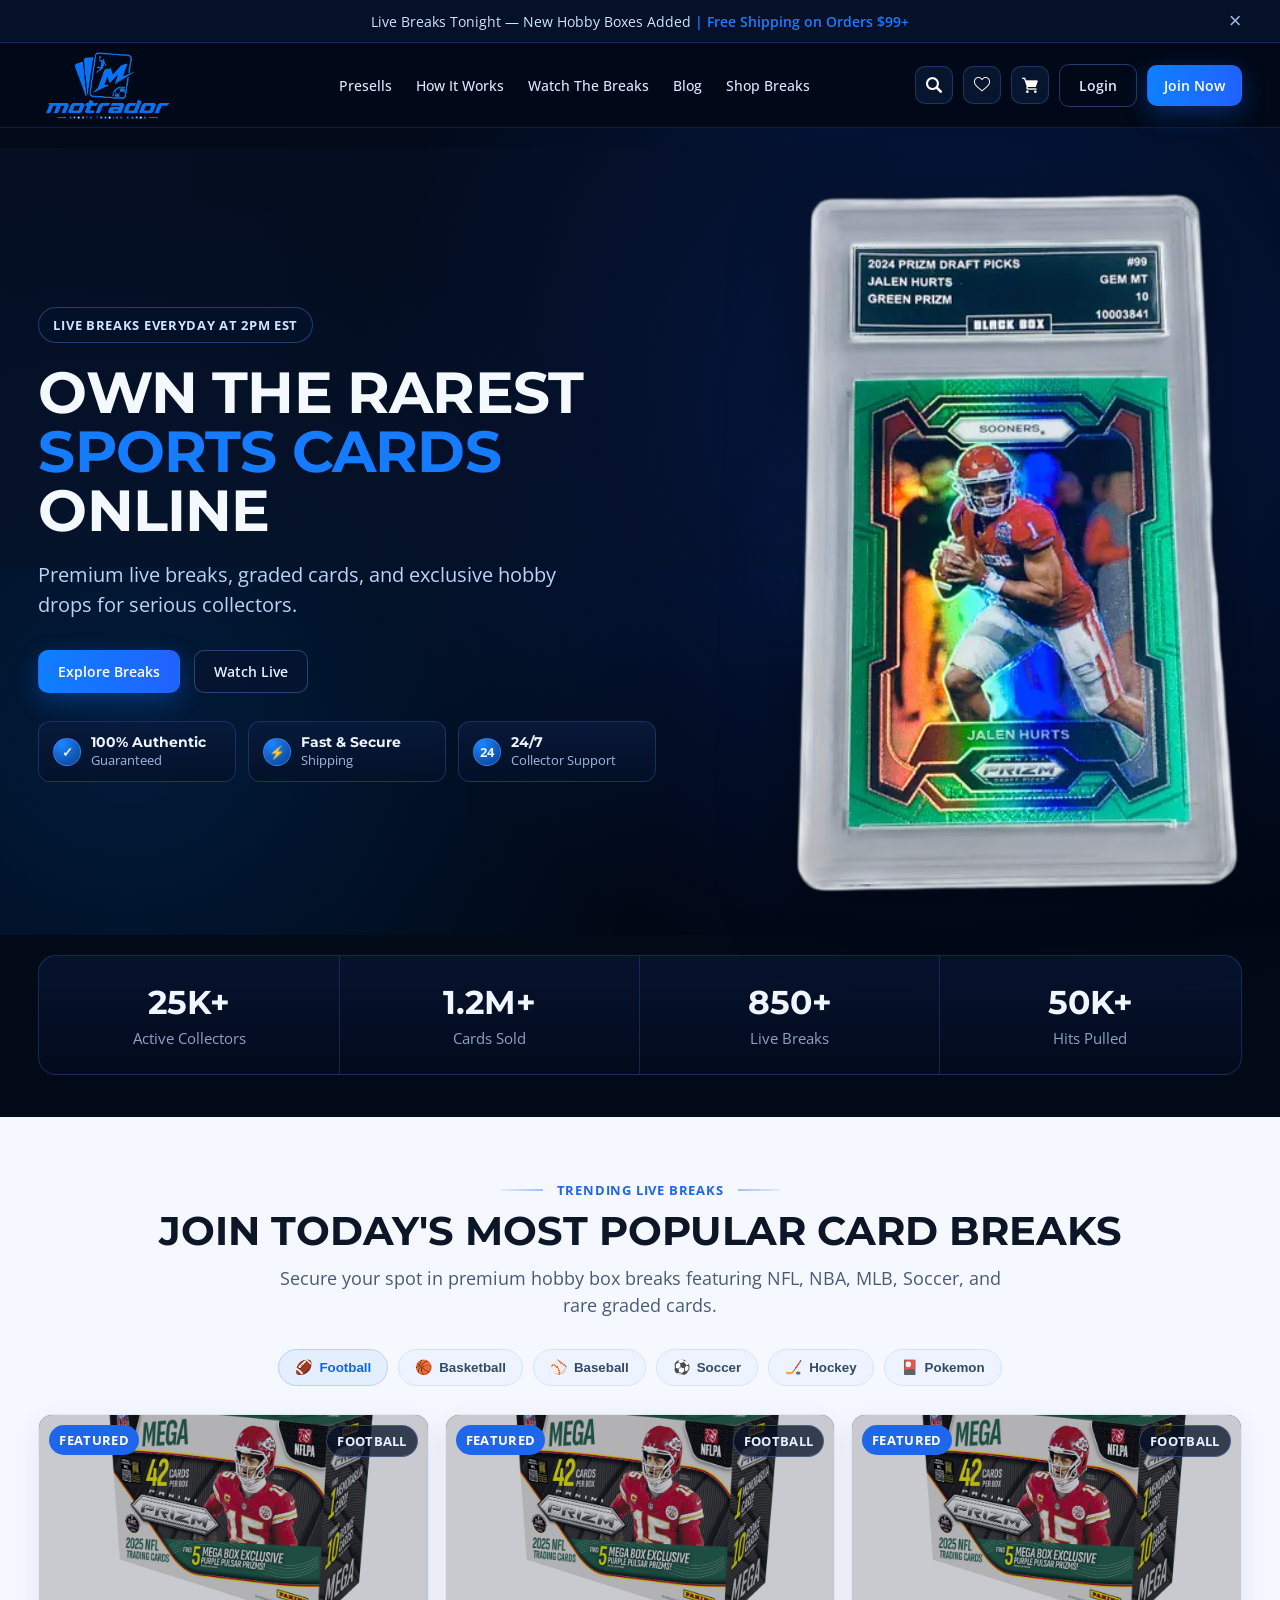
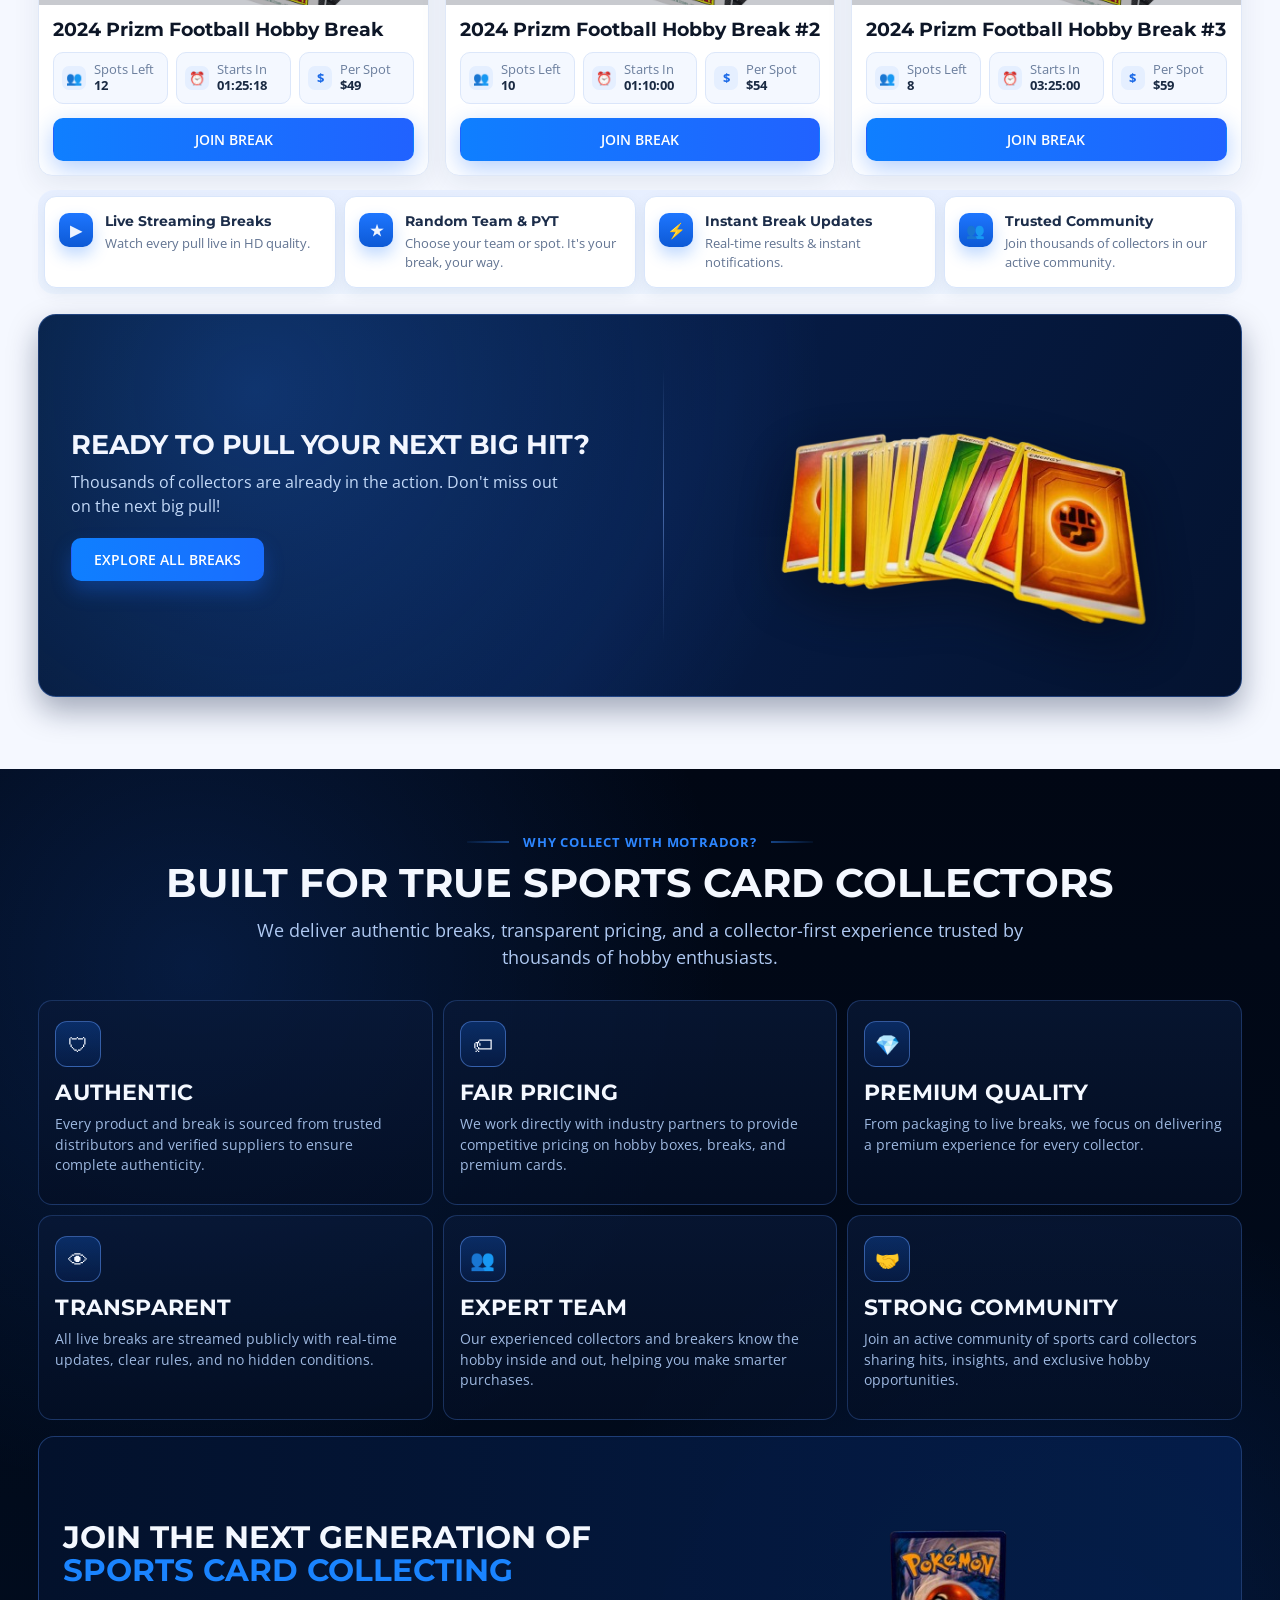
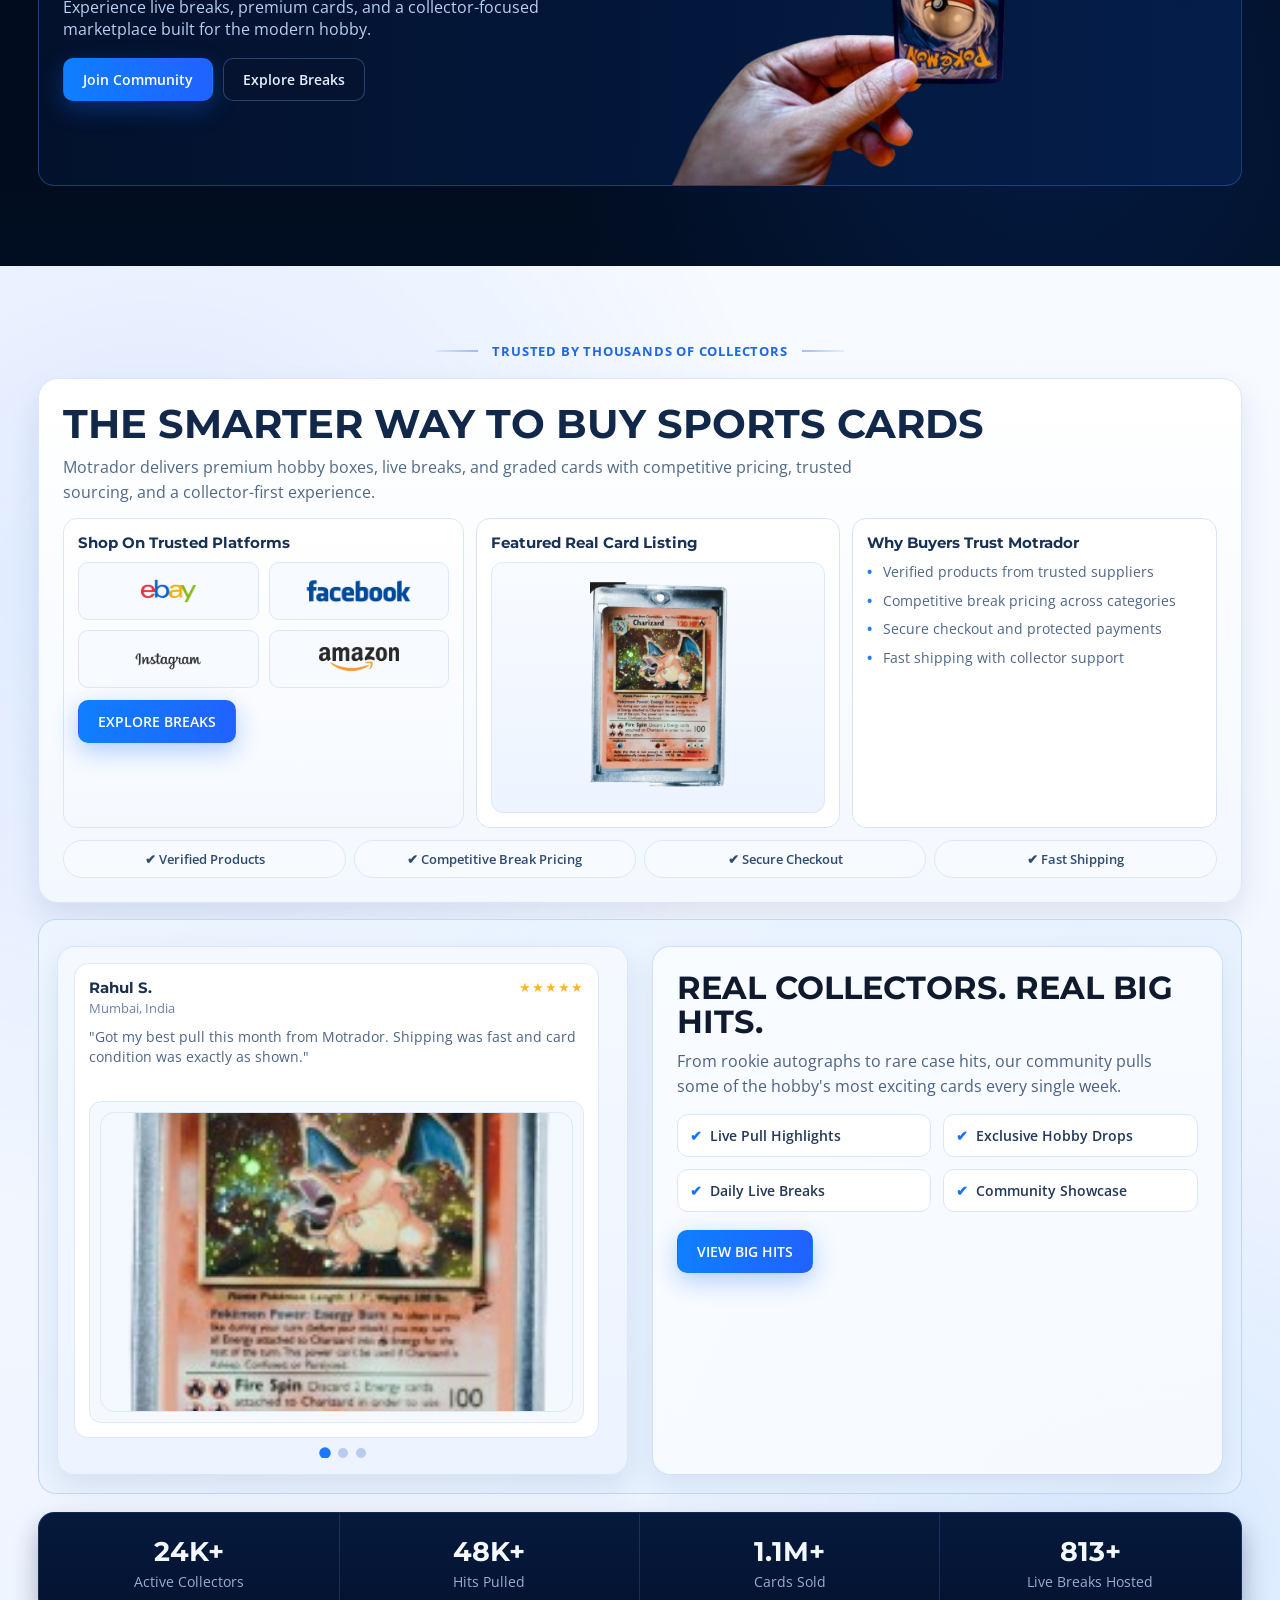
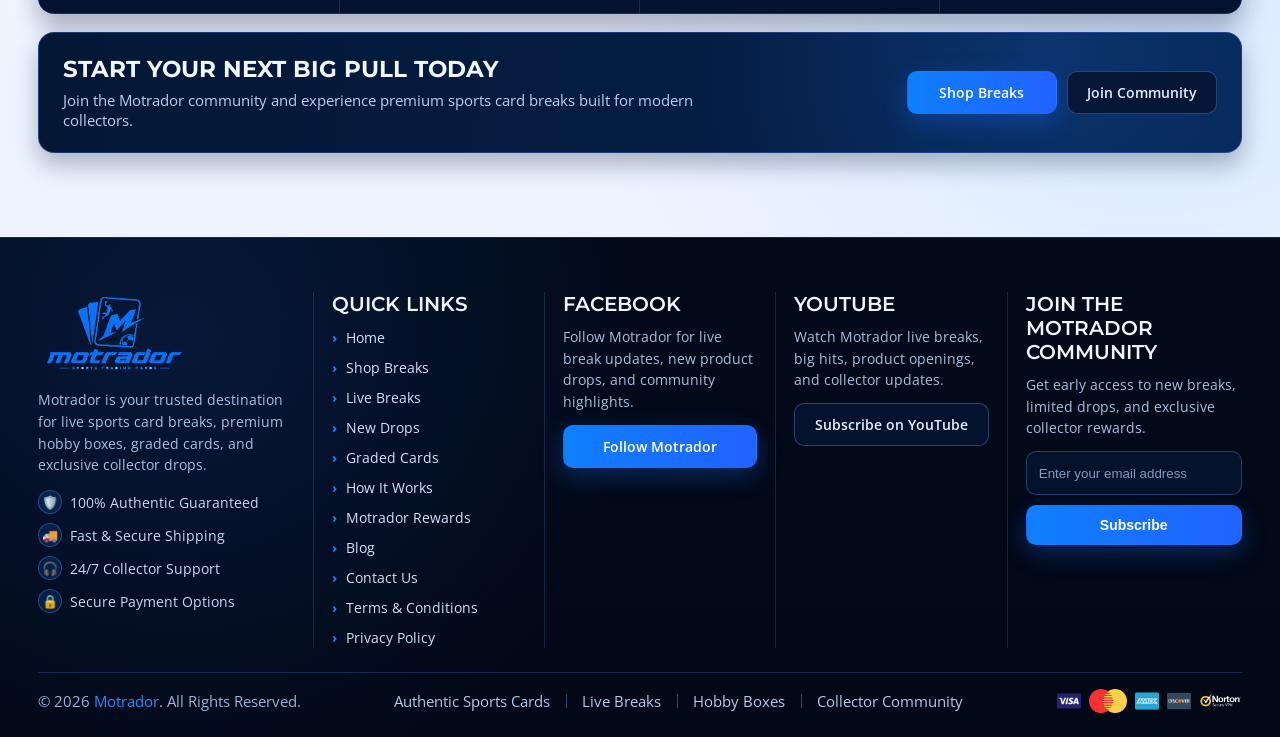
==== commit d414ffbc: "ninth commit" ====
--- a/index.html
+++ b/index.html
@@ -31,7 +31,7 @@
 
     <header class="site-header">
         <div class="container header-inner">
-            <a class="brand" href="#">
+            <a class="brand" href="./index.html">
                 <img src="./assets/images/logo.png" alt="Motrador logo">
             </a>
 
@@ -42,9 +42,9 @@
             <div class="header-menu" id="headerMenu">
                 <nav class="main-nav" id="mainNav">
                     <a href="./presells.html">Presells</a>
-                    <a href="#">How It Works</a>
+                    <a href="./how-it-works.html">How It Works</a>
                     <a href="#">Watch The Breaks</a>
-                    <a href="#">Blog</a>
+                    <a href="./blogs.html">Blog</a>
                     <a href="#">Shop Breaks</a>
                 </nav>
 
@@ -639,17 +639,17 @@
                 <section class="footer-links">
                     <h4>Quick Links</h4>
                     <ul>
-                        <li><a href="#">Home</a></li>
+                        <li><a href="./index.html">Home</a></li>
                         <li><a href="#">Shop Breaks</a></li>
                         <li><a href="#">Live Breaks</a></li>
                         <li><a href="#">New Drops</a></li>
                         <li><a href="#">Graded Cards</a></li>
-                        <li><a href="#">How It Works</a></li>
+                        <li><a href="./how-it-works.html">How It Works</a></li>
                         <li><a href="#">Motrador Rewards</a></li>
-                        <li><a href="#">Blog</a></li>
+                        <li><a href="./blogs.html">Blog</a></li>
                         <li><a href="#">Contact Us</a></li>
-                        <li><a href="#">Terms &amp; Conditions</a></li>
-                        <li><a href="#">Privacy Policy</a></li>
+                        <li><a href="./terms-condition.html">Terms &amp; Conditions</a></li>
+                        <li><a href="./privacy-policy.html">Privacy Policy</a></li>
                     </ul>
                 </section>
 
--- a/assets/css/styles.css
+++ b/assets/css/styles.css
@@ -117,6 +117,7 @@
     align-items: center;
     gap: 24px;
     flex: 1;
+    justify-content: center;
 }
 
 .header-menu {
@@ -716,7 +717,8 @@
 
 /* Modern hover effects for Presells buttons (cards + bottom CTA) */
 .presell-card .btn,
-.presells-cta-card .btn {
+.presells-cta-card .btn,
+.shop-break-card .btn {
     position: relative;
     overflow: hidden;
     isolation: isolate;
@@ -731,7 +733,8 @@
 }
 
 .presell-card .btn::before,
-.presells-cta-card .btn::before {
+.presells-cta-card .btn::before,
+.shop-break-card .btn::before {
     content: "";
     position: absolute;
     inset: -2px;
@@ -747,25 +750,29 @@
 }
 
 .presell-card .btn:hover,
-.presells-cta-card .btn:hover {
+.presells-cta-card .btn:hover,
+.shop-break-card .btn:hover {
     transform: translateY(-2px);
     box-shadow: 0 16px 30px rgba(20, 60, 130, 0.16);
     filter: saturate(1.08);
 }
 
 .presell-card .btn:hover::before,
-.presells-cta-card .btn:hover::before {
+.presells-cta-card .btn:hover::before,
+.shop-break-card .btn:hover::before {
     transform: translateX(120%);
 }
 
 .presell-card .btn:active,
-.presells-cta-card .btn:active {
+.presells-cta-card .btn:active,
+.shop-break-card .btn:active {
     transform: translateY(0);
     box-shadow: 0 10px 18px rgba(20, 60, 130, 0.14);
 }
 
 .presell-card .btn:focus-visible,
-.presells-cta-card .btn:focus-visible {
+.presells-cta-card .btn:focus-visible,
+.shop-break-card .btn:focus-visible {
     outline: 2px solid rgba(21, 123, 255, 0.85);
     outline-offset: 3px;
 }
@@ -3056,7 +3063,8 @@
 /* Premium hover system: header + banner + footer buttons */
 .site-header .btn,
 .hero .btn,
-.site-footer .btn {
+.site-footer .btn,
+.terms-cta-actions .btn {
     position: relative;
     overflow: hidden;
     isolation: isolate;
@@ -3066,7 +3074,8 @@
 
 .site-header .btn::before,
 .hero .btn::before,
-.site-footer .btn::before {
+.site-footer .btn::before,
+.terms-cta-actions .btn::before {
     content: "";
     position: absolute;
     top: 0;
@@ -3086,7 +3095,8 @@
 
 .site-header .btn::after,
 .hero .btn::after,
-.site-footer .btn::after {
+.site-footer .btn::after,
+.terms-cta-actions .btn::after {
     content: "";
     position: absolute;
     inset: -3px;
@@ -3100,39 +3110,46 @@
 
 .site-header .btn:hover,
 .hero .btn:hover,
-.site-footer .btn:hover {
+.site-footer .btn:hover,
+.terms-cta-actions .btn:hover {
     transform: translateY(-2px) scale(1.01);
     filter: saturate(1.08);
 }
 
 .site-header .btn:hover::before,
 .hero .btn:hover::before,
-.site-footer .btn:hover::before {
+.site-footer .btn:hover::before,
+.terms-cta-actions .btn:hover::before {
     left: 130%;
 }
 
 .site-header .btn:hover::after,
 .hero .btn:hover::after,
-.site-footer .btn:hover::after {
+.site-footer .btn:hover::after,
+.terms-cta-actions .btn:hover::after {
     opacity: 1;
     transform: scale(1);
 }
 
 .site-header .btn:active,
 .hero .btn:active,
-.site-footer .btn:active {
+.site-footer .btn:active,
+.terms-cta-actions .btn:active {
     transform: translateY(0) scale(0.99);
 }
 
 .site-header .btn-primary:hover,
 .hero .btn-primary:hover,
-.site-footer .btn-primary:hover {
+.site-footer .btn-primary:hover,
+.terms-cta-actions .btn-primary:hover {
     box-shadow: 0 12px 24px rgba(22, 107, 255, 0.38);
 }
 
 .site-header .btn-outline:hover,
 .hero .btn-dark:hover,
-.site-footer .btn-dark:hover {
+.site-footer .btn-dark:hover,
+.terms-cta-actions .btn-dark:hover,
+.terms-cta-actions .btn-outline:hover {
     border-color: rgba(98, 156, 255, 0.72);
     box-shadow: 0 10px 22px rgba(7, 31, 84, 0.46);
 }
@@ -3151,3 +3168,493 @@
 .site-header .icon-btn:active {
     transform: translateY(0);
 }
+
+/* Shop Breaks page */
+.shop-breaks-page {
+    padding: 72px 0 88px;
+    background: linear-gradient(180deg, #f7f9ff 0%, #eef3ff 100%);
+}
+
+.shop-breaks-title {
+    margin: 0 0 22px;
+    text-align: center;
+    font-family: "Montserrat", sans-serif;
+    font-size: clamp(30px, 4.3vw, 50px);
+    font-weight: 800;
+    letter-spacing: 0.06em;
+    color: #0f1d3a;
+}
+
+.shop-breaks-toolbar {
+    display: flex;
+    align-items: center;
+    justify-content: space-between;
+    gap: 18px;
+    margin-bottom: 26px;
+    flex-wrap: wrap;
+    padding: 0 2px;
+    background: transparent;
+    border: 0;
+    border-radius: 0;
+    box-shadow: none;
+}
+
+.shop-breaks-field {
+    display: flex;
+    align-items: center;
+    gap: 10px;
+    color: #1f3768;
+    font-size: 12px;
+    font-weight: 700;
+}
+
+.shop-breaks-field select {
+    min-width: 240px;
+    height: 40px;
+    border: 1px solid #cad9fb;
+    border-radius: 10px;
+    background: #ffffff;
+    color: #183061;
+    font-size: 12px;
+    font-weight: 600;
+    padding: 0 12px;
+    outline: none;
+    box-shadow: 0 4px 12px rgba(23, 62, 133, 0.08);
+    transition: border-color 0.2s ease, box-shadow 0.2s ease;
+}
+
+.shop-breaks-field select:focus {
+    border-color: #86adf6;
+    box-shadow: 0 0 0 3px rgba(82, 133, 236, 0.18);
+}
+
+.shop-breaks-grid {
+    display: grid;
+    grid-template-columns: repeat(4, minmax(220px, 1fr));
+    gap: 18px;
+}
+
+.shop-break-card.is-hidden {
+    display: none !important;
+}
+
+.shop-breaks-empty {
+    text-align: center;
+    color: #445f95;
+    font-size: 14px;
+    font-weight: 600;
+    margin: 24px 0;
+}
+
+.shop-break-card {
+    background: #fff;
+    border: 1px solid #dce6fb;
+    border-radius: 16px;
+    padding: 10px;
+    display: flex;
+    flex-direction: column;
+    align-items: stretch;
+    box-shadow: 0 14px 34px rgba(18, 53, 123, 0.08);
+    transition: transform 0.24s ease, box-shadow 0.24s ease, border-color 0.24s ease;
+}
+
+.shop-break-card:hover {
+    transform: translateY(-5px);
+    border-color: #b8cdf8;
+    box-shadow: 0 18px 36px rgba(15, 49, 116, 0.14);
+}
+
+.shop-break-card img {
+    width: 100%;
+    height: 168px;
+    object-fit: cover;
+    border-radius: 12px;
+    border: 1px solid #e3ebf9;
+}
+
+.shop-break-card h3 {
+    margin: 12px 0 8px;
+    text-align: center;
+    font-family: "Montserrat", sans-serif;
+    font-size: 15px;
+    line-height: 1.3;
+    text-transform: uppercase;
+    color: #10264f;
+    min-height: 48px;
+    max-width: 290px;
+    margin: 0 auto;
+    margin-top: 17px;
+}
+
+.shop-break-meta {
+    margin: 0 0 10px;
+    text-align: center;
+    font-size: 11px;
+    font-weight: 600;
+    color: #445f95;
+    min-height: 30px;
+}
+
+.shop-break-price {
+    margin: 0 0 12px;
+    text-align: center;
+    font-family: "Montserrat", sans-serif;
+    font-size: 22px;
+    font-weight: 800;
+    color: #2b57a7;
+}
+
+.shop-break-actions {
+    margin-top: auto;
+    display: grid;
+    grid-template-columns: 1fr 1fr;
+    gap: 8px;
+}
+
+.shop-break-actions .btn {
+    width: 100%;
+    min-height: 38px;
+    border-radius: 10px;
+    font-size: 12px;
+    font-weight: 700;
+    text-transform: uppercase;
+    letter-spacing: 0.04em;
+}
+
+.shop-break-actions .btn.btn-outline {
+    color: #0d1627;
+    border-color: rgba(13, 22, 39, 0.55);
+    background: rgba(255, 255, 255, 0.55);
+}
+
+.shop-break-actions .btn.btn-primary {
+    color: #ffffff;
+}
+
+.shop-break-actions .btn:only-child {
+    grid-column: 1 / -1;
+}
+
+/* Blog single page */
+.blog-single-main {
+    background: #f5f8ff;
+    color: #0d1627;
+}
+
+.blog-single-hero {
+    position: relative;
+    padding: 56px 0 34px;
+    background:
+        radial-gradient(circle at 74% 26%, rgba(20, 90, 255, 0.28), transparent 52%),
+        radial-gradient(circle at 12% 78%, rgba(0, 132, 255, 0.18), transparent 44%),
+        linear-gradient(180deg, #020a1a 0%, #010714 100%);
+    border-bottom: 1px solid rgba(70, 122, 233, 0.22);
+}
+
+.blog-single-hero::after {
+    content: "";
+    position: absolute;
+    inset: 0;
+    background: linear-gradient(90deg, rgba(7, 17, 40, 0.55), rgba(3, 9, 22, 0.08));
+    pointer-events: none;
+}
+
+.blog-single-hero-card {
+    position: relative;
+    z-index: 1;
+    max-width: 980px;
+    padding: 0;
+}
+
+.blog-single-kicker {
+    display: inline-block;
+    padding: 8px 14px;
+    border-radius: 999px;
+    border: 1px solid rgba(84, 149, 255, 0.34);
+    background: rgba(4, 18, 42, 0.9);
+    font-size: 13px;
+    text-transform: uppercase;
+    letter-spacing: 0.08em;
+    font-weight: 800;
+    color: #cde3ff;
+    margin-bottom: 16px;
+}
+
+.blog-single-hero h1 {
+    max-width: 920px;
+    font-size: clamp(28px, 3vw, 40px);
+    line-height: 1.08;
+    letter-spacing: -0.6px;
+    text-transform: uppercase;
+    color: #eff6ff;
+    margin-bottom: 16px;
+}
+
+.blog-single-lead {
+    color: #bbd3f6;
+    max-width: 860px;
+    font-size: 18px;
+    line-height: 1.55;
+}
+
+.blog-single-meta {
+    margin-top: 16px;
+    display: flex;
+    gap: 10px;
+    flex-wrap: wrap;
+}
+
+.blog-single-meta span {
+    display: inline-flex;
+    align-items: center;
+    padding: 7px 13px;
+    border-radius: 999px;
+    font-size: 12px;
+    font-weight: 700;
+    color: #d6e8ff;
+    border: 1px solid rgba(117, 156, 228, 0.35);
+    background: rgba(4, 15, 36, 0.72);
+}
+
+.blog-single-content-wrap {
+    padding: 30px 0 76px;
+}
+
+.blog-single-layout {
+    display: grid;
+    grid-template-columns: minmax(0, 1fr) 320px;
+    gap: 20px;
+    align-items: start;
+}
+
+.blog-single-article {
+    background: linear-gradient(180deg, #ffffff 0%, #fbfdff 100%);
+    border: 1px solid #d9e7fe;
+    border-radius: 18px;
+    box-shadow: 0 14px 34px rgba(20, 55, 113, 0.09);
+    padding: 32px;
+}
+
+.blog-single-article p {
+    color: #394e70;
+    line-height: 1.75;
+    font-size: 16px;
+    margin-bottom: 14px;
+}
+
+.blog-single-article h2 {
+    color: #132a4d;
+    font-size: clamp(21px, 1.9vw, 28px);
+    margin: 26px 0 10px;
+}
+
+.blog-single-article ul {
+    margin: 0 0 16px 18px;
+    color: #3f567a;
+    line-height: 1.7;
+}
+
+.blog-single-tags {
+    margin-top: 24px;
+    display: flex;
+    gap: 8px;
+    flex-wrap: wrap;
+    align-items: center;
+}
+
+.blog-single-tags strong {
+    color: #10284b;
+}
+
+.blog-single-tags a {
+    padding: 7px 11px;
+    border-radius: 999px;
+    border: 1px solid #d8e7ff;
+    background: #f3f8ff;
+    color: #2f4d78;
+    font-size: 12px;
+    font-weight: 700;
+    transition: all 0.22s ease;
+}
+
+.blog-single-tags a:hover {
+    color: #1159d8;
+    border-color: #b7d2ff;
+    background: #eaf3ff;
+}
+
+.blog-single-aside {
+    display: grid;
+    gap: 12px;
+}
+
+.blog-aside-card {
+    background: linear-gradient(180deg, #ffffff 0%, #f8fbff 100%);
+    border: 1px solid #d9e7fe;
+    border-radius: 16px;
+    box-shadow: 0 10px 24px rgba(20, 56, 114, 0.08);
+    padding: 20px;
+    transition: transform 0.25s ease, box-shadow 0.25s ease;
+}
+
+.blog-aside-card:hover {
+    transform: translateY(-2px);
+    box-shadow: 0 14px 28px rgba(20, 56, 114, 0.12);
+}
+
+.blog-aside-card h3 {
+    color: #132a4d;
+    font-size: 20px;
+    margin-bottom: 10px;
+}
+
+.blog-aside-card p,
+.blog-aside-card li {
+    color: #4c6286;
+    font-size: 14px;
+    line-height: 1.65;
+}
+
+.blog-aside-card ul {
+    margin-left: 16px;
+    margin-bottom: 6px;
+}
+
+.blog-aside-card .btn {
+    position: relative;
+    overflow: hidden;
+    width: 100%;
+    margin-top: 8px;
+    transition: transform 0.25s ease, box-shadow 0.25s ease, filter 0.25s ease;
+}
+
+.blog-aside-card .btn::before {
+    content: "";
+    position: absolute;
+    top: 0;
+    left: -135%;
+    width: 120%;
+    height: 100%;
+    background: linear-gradient(
+        110deg,
+        rgba(255, 255, 255, 0) 18%,
+        rgba(255, 255, 255, 0.38) 50%,
+        rgba(255, 255, 255, 0) 82%
+    );
+    transform: skewX(-20deg);
+    transition: left 0.52s ease;
+}
+
+.blog-aside-card .btn:hover {
+    transform: translateY(-2px);
+    box-shadow: 0 12px 24px rgba(20, 103, 255, 0.34);
+    filter: saturate(1.08);
+}
+
+.blog-aside-card .btn:hover::before {
+    left: 130%;
+}
+
+.blog-aside-card .btn:active {
+    transform: translateY(0);
+}
+
+/* Terms & conditions page */
+.terms-content-wrap .container {
+    max-width: 980px;
+}
+
+.terms-page-main .blog-single-hero-card {
+    margin: 0 auto;
+    text-align: center;
+}
+
+.terms-page-main .blog-single-hero h1,
+.terms-page-main .blog-single-lead {
+    margin-left: auto;
+    margin-right: auto;
+}
+
+.terms-article {
+    padding: 34px;
+}
+
+.terms-block + .terms-block {
+    margin-top: 28px;
+    padding-top: 28px;
+    border-top: 1px solid #e2ecff;
+}
+
+.terms-block h2 {
+    margin: 0 0 12px;
+    font-size: clamp(22px, 2vw, 30px);
+    color: #10284b;
+    text-transform: uppercase;
+}
+
+.terms-block h3 {
+    margin: 20px 0 10px;
+    font-size: clamp(17px, 1.5vw, 21px);
+    color: #1b3f70;
+}
+
+.terms-block p {
+    margin-bottom: 12px;
+}
+
+.terms-block ul {
+    margin: 0 0 14px 20px;
+}
+
+.terms-block li {
+    margin-bottom: 6px;
+}
+
+.terms-cta-card {
+    margin-top: 22px;
+    background: linear-gradient(135deg, #091b38 0%, #102d5d 100%);
+    border: 1px solid rgba(93, 153, 255, 0.36);
+    border-radius: 18px;
+    box-shadow: 0 14px 32px rgba(10, 31, 67, 0.32);
+    padding: 28px;
+    display: flex;
+    justify-content: space-between;
+    align-items: center;
+    gap: 20px;
+}
+
+.terms-cta-kicker {
+    display: inline-block;
+    margin-bottom: 8px;
+    color: #9bc4ff;
+    font-size: 12px;
+    letter-spacing: 0.08em;
+    text-transform: uppercase;
+    font-weight: 700;
+}
+
+.terms-cta-card h2 {
+    margin: 0 0 8px;
+    color: #eef5ff;
+    font-size: clamp(24px, 2.2vw, 30px);
+    text-transform: uppercase;
+}
+
+.terms-cta-card p {
+    margin: 0;
+    color: #c5ddff;
+    line-height: 1.65;
+}
+
+.terms-cta-actions {
+    display: flex;
+    gap: 10px;
+    flex-wrap: wrap;
+    justify-content: flex-end;
+}
+
+.terms-cta-actions .btn {
+    min-width: 150px;
+    justify-content: center;
+}
+
--- a/assets/css/responsive.css
+++ b/assets/css/responsive.css
@@ -2312,6 +2312,84 @@
     }
 }
 
+/* Final hardening: terms/privacy page responsiveness */
+@media (max-width: 1024px) {
+    .blog-single-main.terms-page-main .blog-single-content-wrap {
+        padding: 22px 0 56px;
+    }
+
+    .blog-single-main.terms-page-main .terms-content-wrap .container {
+        width: min(960px, 94%);
+    }
+
+    .blog-single-main.terms-page-main .terms-article,
+    .blog-single-main.terms-page-main .terms-cta-card {
+        max-width: 100%;
+    }
+}
+
+@media (max-width: 768px) {
+    .blog-single-main.terms-page-main .terms-content-wrap .container {
+        width: 95%;
+    }
+
+    .blog-single-main.terms-page-main .terms-article {
+        padding: 18px;
+        border-radius: 14px;
+    }
+
+    .blog-single-main.terms-page-main .terms-block ul {
+        margin-left: 18px;
+    }
+
+    .blog-single-main.terms-page-main .terms-cta-card {
+        padding: 18px;
+        border-radius: 14px;
+    }
+
+    .blog-single-main.terms-page-main .terms-cta-actions {
+        width: 100%;
+        gap: 8px;
+    }
+
+    .blog-single-main.terms-page-main .terms-cta-actions .btn {
+        min-width: 0;
+        width: 100%;
+    }
+}
+
+@media (max-width: 480px) {
+    .blog-single-main.terms-page-main .blog-single-hero {
+        padding: 24px 0 16px;
+    }
+
+    .blog-single-main.terms-page-main .blog-single-kicker {
+        letter-spacing: 0.06em;
+        padding: 6px 10px;
+    }
+
+    .blog-single-main.terms-page-main .blog-single-hero h1 {
+        line-height: 1.14;
+    }
+
+    .blog-single-main.terms-page-main .terms-article {
+        padding: 14px 12px;
+    }
+
+    .blog-single-main.terms-page-main .terms-block + .terms-block {
+        margin-top: 18px;
+        padding-top: 18px;
+    }
+
+    .blog-single-main.terms-page-main .terms-block li {
+        margin-bottom: 5px;
+    }
+
+    .blog-single-main.terms-page-main .terms-cta-card {
+        padding: 14px 12px;
+    }
+}
+
 /* How it works (how-it-works.html) */
 @media (max-width: 1200px) {
     .hiw-card-grid {
@@ -2607,4 +2685,359 @@
     main.hiw-main .hiw-join-actions {
         max-width: 100%;
     }
+}
+
+/* Shop breaks (blogs.html) */
+@media (max-width: 1024px) {
+    .shop-breaks-grid {
+        grid-template-columns: repeat(3, minmax(200px, 1fr));
+    }
+}
+
+@media (max-width: 767px) {
+    .shop-breaks-page {
+        padding: 44px 0 60px;
+    }
+
+    .shop-breaks-toolbar {
+        flex-direction: column;
+        align-items: stretch;
+        gap: 10px;
+        padding: 0;
+    }
+
+    .shop-breaks-field {
+        justify-content: space-between;
+        background: #ffffff;
+        border: 1px solid #dce6fb;
+        border-radius: 12px;
+        padding: 10px 12px;
+    }
+
+    .shop-breaks-field select {
+        min-width: 0;
+        width: 64%;
+        height: 36px;
+        box-shadow: none;
+    }
+
+    .shop-breaks-grid {
+        grid-template-columns: repeat(2, minmax(0, 1fr));
+        gap: 14px;
+    }
+
+    .shop-break-card h3 {
+        font-size: 11px;
+    }
+
+    .shop-break-price {
+        font-size: 19px;
+    }
+}
+
+@media (max-width: 520px) {
+    .shop-breaks-grid {
+        grid-template-columns: 1fr;
+    }
+}
+
+/* Blog single page */
+@media (max-width: 1280px) {
+    .blog-single-hero h1 {
+        max-width: 860px;
+    }
+
+    .blog-single-lead {
+        max-width: 760px;
+    }
+}
+
+@media (max-width: 1100px) {
+    .blog-single-hero {
+        padding: 48px 0 28px;
+    }
+
+    .blog-single-layout {
+        grid-template-columns: 1fr;
+        min-width: 0;
+    }
+
+    .blog-single-aside {
+        grid-template-columns: repeat(2, minmax(0, 1fr));
+        min-width: 0;
+    }
+
+    .blog-single-article,
+    .blog-single-aside {
+        min-width: 0;
+    }
+
+    .terms-page-main .blog-single-hero-card,
+    .terms-page-main .terms-article,
+    .terms-page-main .terms-cta-card {
+        min-width: 0;
+    }
+}
+
+@media (max-width: 768px) {
+    .blog-single-main {
+        overflow-x: hidden;
+    }
+
+    .blog-single-hero {
+        padding: 36px 0 22px;
+    }
+
+    .blog-single-hero-card {
+        padding: 0;
+    }
+
+    .blog-single-kicker {
+        font-size: 12px;
+        padding: 7px 11px;
+        margin-bottom: 12px;
+    }
+
+    .blog-single-hero h1 {
+        font-size: clamp(24px, 6.5vw, 32px);
+        line-height: 1.12;
+        margin-bottom: 12px;
+        overflow-wrap: anywhere;
+        word-break: break-word;
+    }
+
+    .blog-single-lead {
+        font-size: 15px;
+        line-height: 1.55;
+        overflow-wrap: anywhere;
+        word-break: break-word;
+    }
+
+    .blog-single-meta {
+        margin-top: 12px;
+        gap: 8px;
+    }
+
+    .blog-single-meta span {
+        font-size: 11px;
+        padding: 6px 10px;
+        max-width: 100%;
+        white-space: normal;
+        text-align: center;
+        justify-content: center;
+    }
+
+    .blog-single-content-wrap {
+        padding: 18px 0 52px;
+    }
+
+    .blog-single-article {
+        padding: 18px;
+    }
+
+    .blog-single-article h2 {
+        margin-top: 20px;
+        margin-bottom: 8px;
+        font-size: clamp(19px, 4.8vw, 24px);
+        overflow-wrap: anywhere;
+        word-break: break-word;
+    }
+
+    .blog-single-article p {
+        font-size: 15px;
+        line-height: 1.7;
+        overflow-wrap: anywhere;
+        word-break: break-word;
+    }
+
+    .blog-single-article ul {
+        margin-left: 16px;
+        margin-bottom: 14px;
+    }
+
+    .blog-single-tags {
+        margin-top: 18px;
+    }
+
+    .blog-single-tags a {
+        font-size: 11px;
+        padding: 6px 10px;
+        max-width: 100%;
+        white-space: normal;
+        text-align: center;
+    }
+
+    .blog-single-aside {
+        grid-template-columns: 1fr;
+    }
+
+    .blog-aside-card h3 {
+        font-size: 18px;
+        overflow-wrap: anywhere;
+        word-break: break-word;
+    }
+
+    .terms-page-main {
+        overflow-x: hidden;
+    }
+
+    .terms-page-main .blog-single-hero {
+        padding: 36px 0 22px;
+    }
+
+    .terms-page-main .blog-single-hero h1 {
+        font-size: clamp(24px, 6.5vw, 32px);
+        line-height: 1.12;
+        margin-bottom: 12px;
+        overflow-wrap: anywhere;
+        word-break: break-word;
+    }
+
+    .terms-page-main .blog-single-lead {
+        font-size: 15px;
+        line-height: 1.55;
+        overflow-wrap: anywhere;
+        word-break: break-word;
+    }
+
+    .terms-article {
+        padding: 20px;
+    }
+
+    .terms-block + .terms-block {
+        margin-top: 22px;
+        padding-top: 22px;
+    }
+
+    .terms-block h2 {
+        font-size: clamp(20px, 5vw, 25px);
+    }
+
+    .terms-block h3 {
+        font-size: clamp(16px, 4vw, 19px);
+    }
+
+    .terms-cta-card {
+        flex-direction: column;
+        align-items: flex-start;
+        padding: 20px;
+        margin-top: 16px;
+    }
+
+    .terms-cta-actions {
+        width: 100%;
+        justify-content: stretch;
+    }
+
+    .terms-cta-actions .btn {
+        flex: 1 1 100%;
+    }
+}
+
+@media (max-width: 480px) {
+    .blog-single-hero {
+        padding: 28px 0 18px;
+    }
+
+    .blog-single-hero-card {
+        padding: 0;
+    }
+
+    .blog-single-hero h1 {
+        font-size: clamp(22px, 7.2vw, 28px);
+    }
+
+    .blog-single-lead {
+        font-size: 14px;
+    }
+
+    .blog-single-meta span {
+        width: 100%;
+        justify-content: center;
+        text-align: center;
+    }
+
+    .blog-single-article {
+        padding: 14px;
+    }
+
+    .blog-single-article p {
+        font-size: 14px;
+        line-height: 1.65;
+    }
+
+    .blog-single-article ul {
+        margin-left: 14px;
+    }
+
+    .blog-single-tags strong {
+        width: 100%;
+    }
+
+    .blog-single-tags a {
+        width: 100%;
+        text-align: center;
+    }
+
+    .blog-aside-card {
+        padding: 14px;
+    }
+
+    .blog-aside-card .btn {
+        min-height: 42px;
+    }
+
+    .terms-page-main .blog-single-hero {
+        padding: 28px 0 18px;
+    }
+
+    .terms-page-main .blog-single-hero h1 {
+        font-size: clamp(22px, 7.2vw, 28px);
+    }
+
+    .terms-page-main .blog-single-lead {
+        font-size: 14px;
+    }
+
+    .terms-article {
+        padding: 14px;
+    }
+
+    .terms-block h2 {
+        margin-bottom: 10px;
+    }
+
+    .terms-block ul {
+        margin-left: 16px;
+    }
+
+    .terms-cta-card {
+        padding: 16px;
+    }
+
+    .terms-cta-card h2 {
+        font-size: clamp(20px, 7vw, 24px);
+    }
+}
+
+@media (max-width: 360px) {
+    .blog-single-hero h1 {
+        font-size: clamp(20px, 7vw, 24px);
+    }
+
+    .blog-single-kicker {
+        font-size: 11px;
+    }
+
+    .terms-page-main .blog-single-hero h1 {
+        font-size: clamp(20px, 7vw, 24px);
+    }
+
+    .terms-page-main .blog-single-kicker {
+        font-size: 11px;
+    }
+
+    .terms-page-main .terms-block ul {
+        margin-left: 14px;
+    }
 }
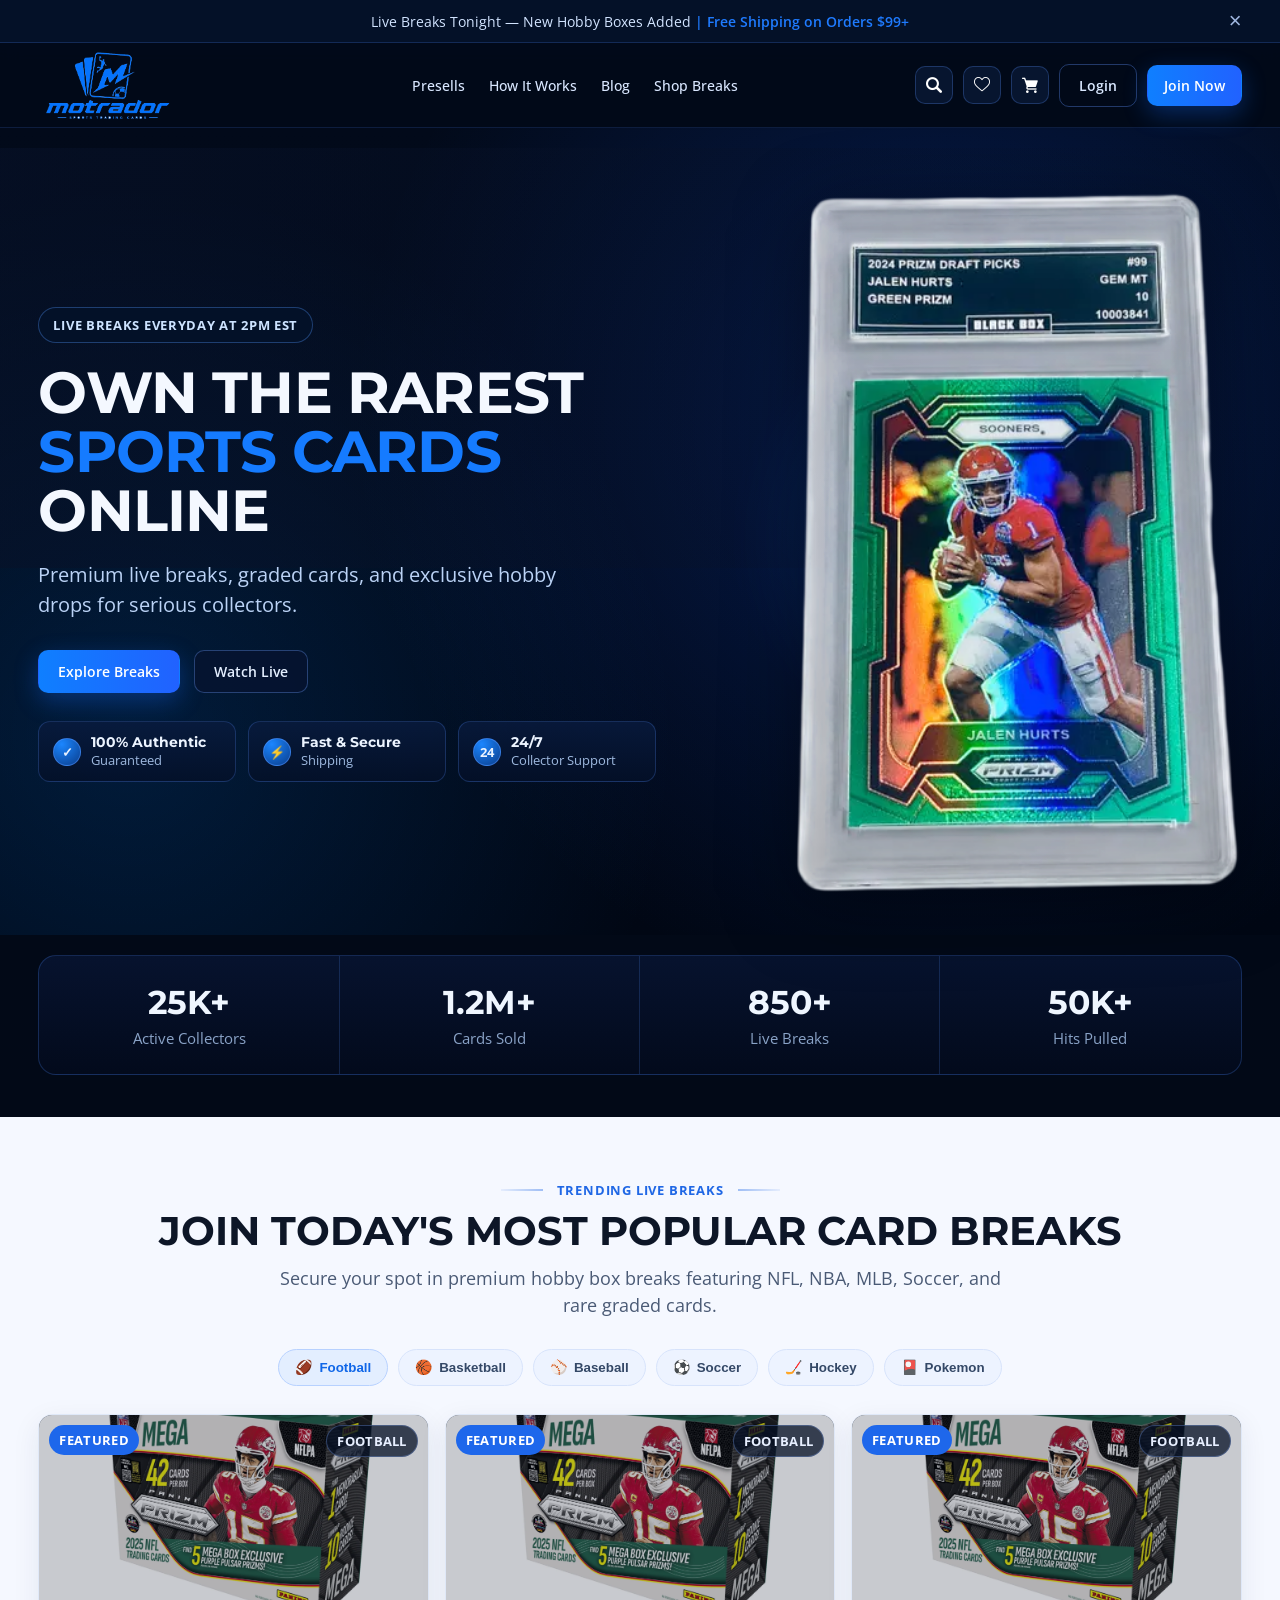
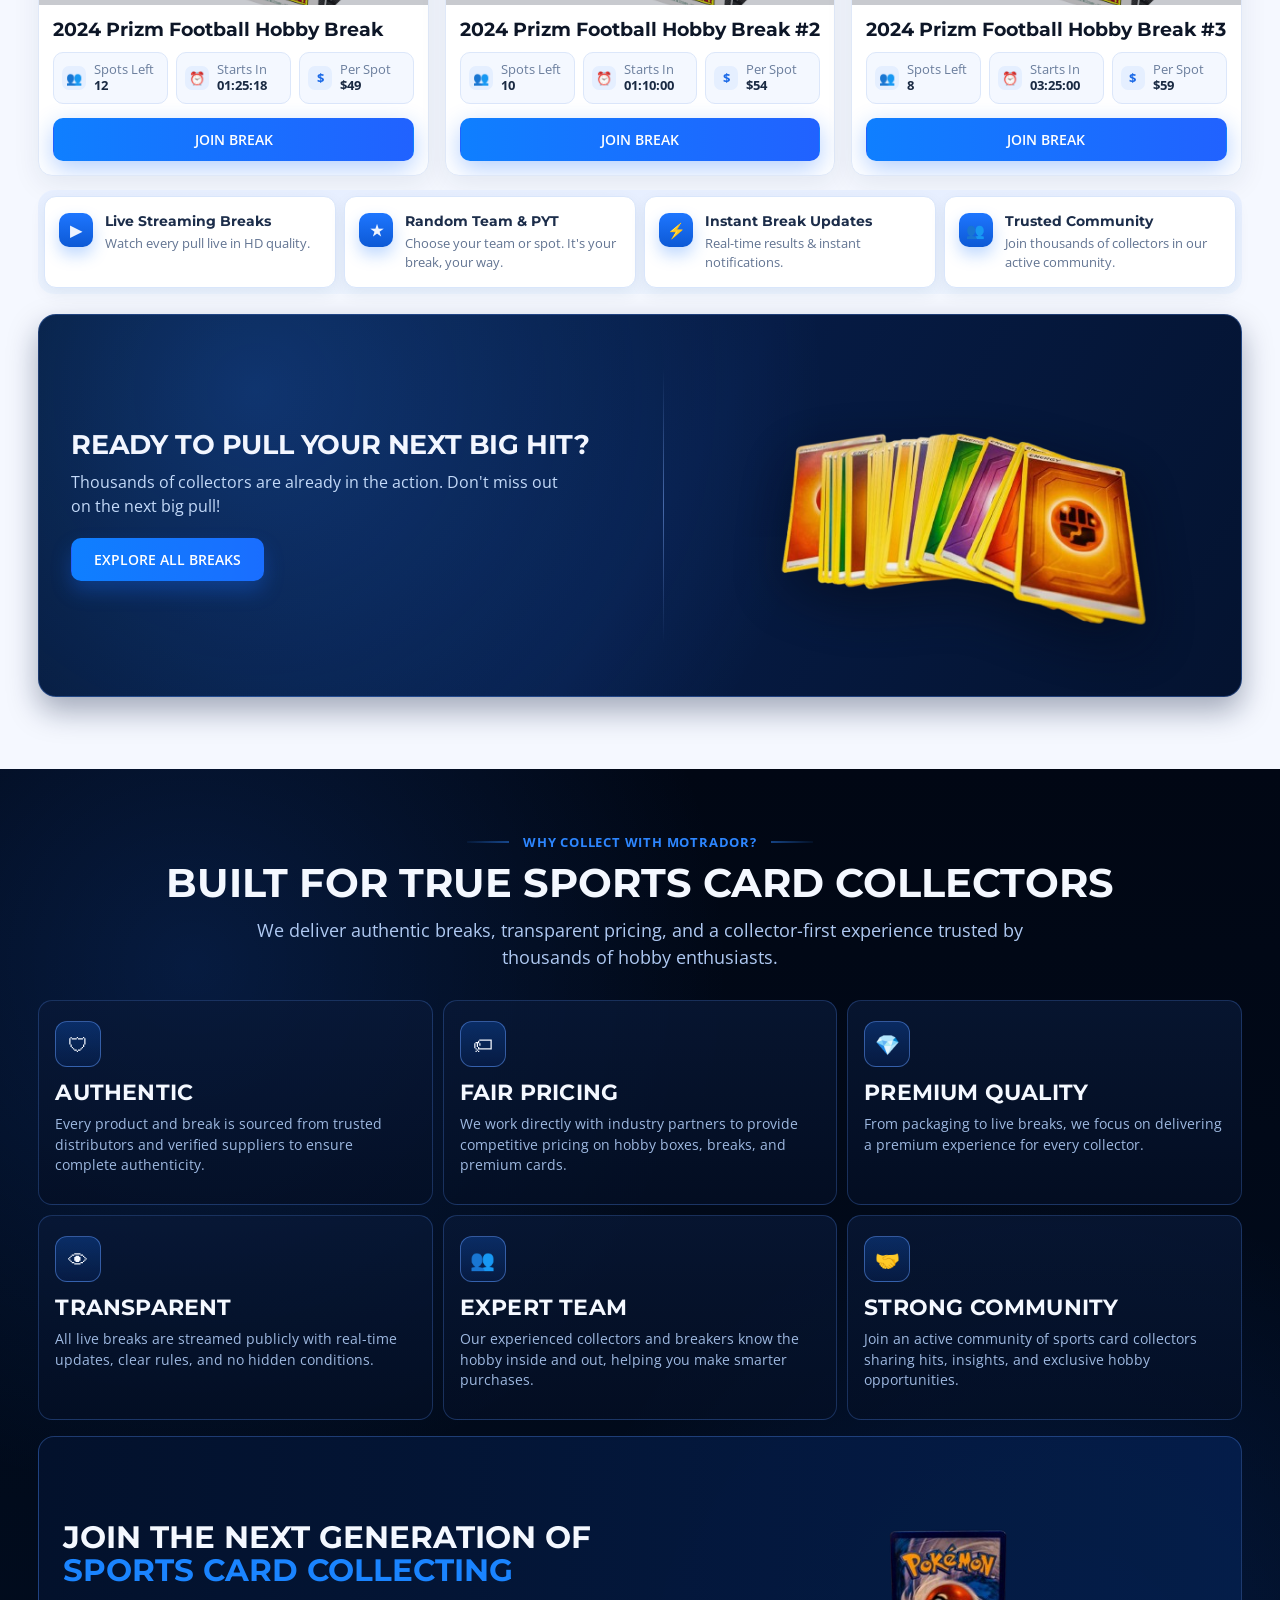
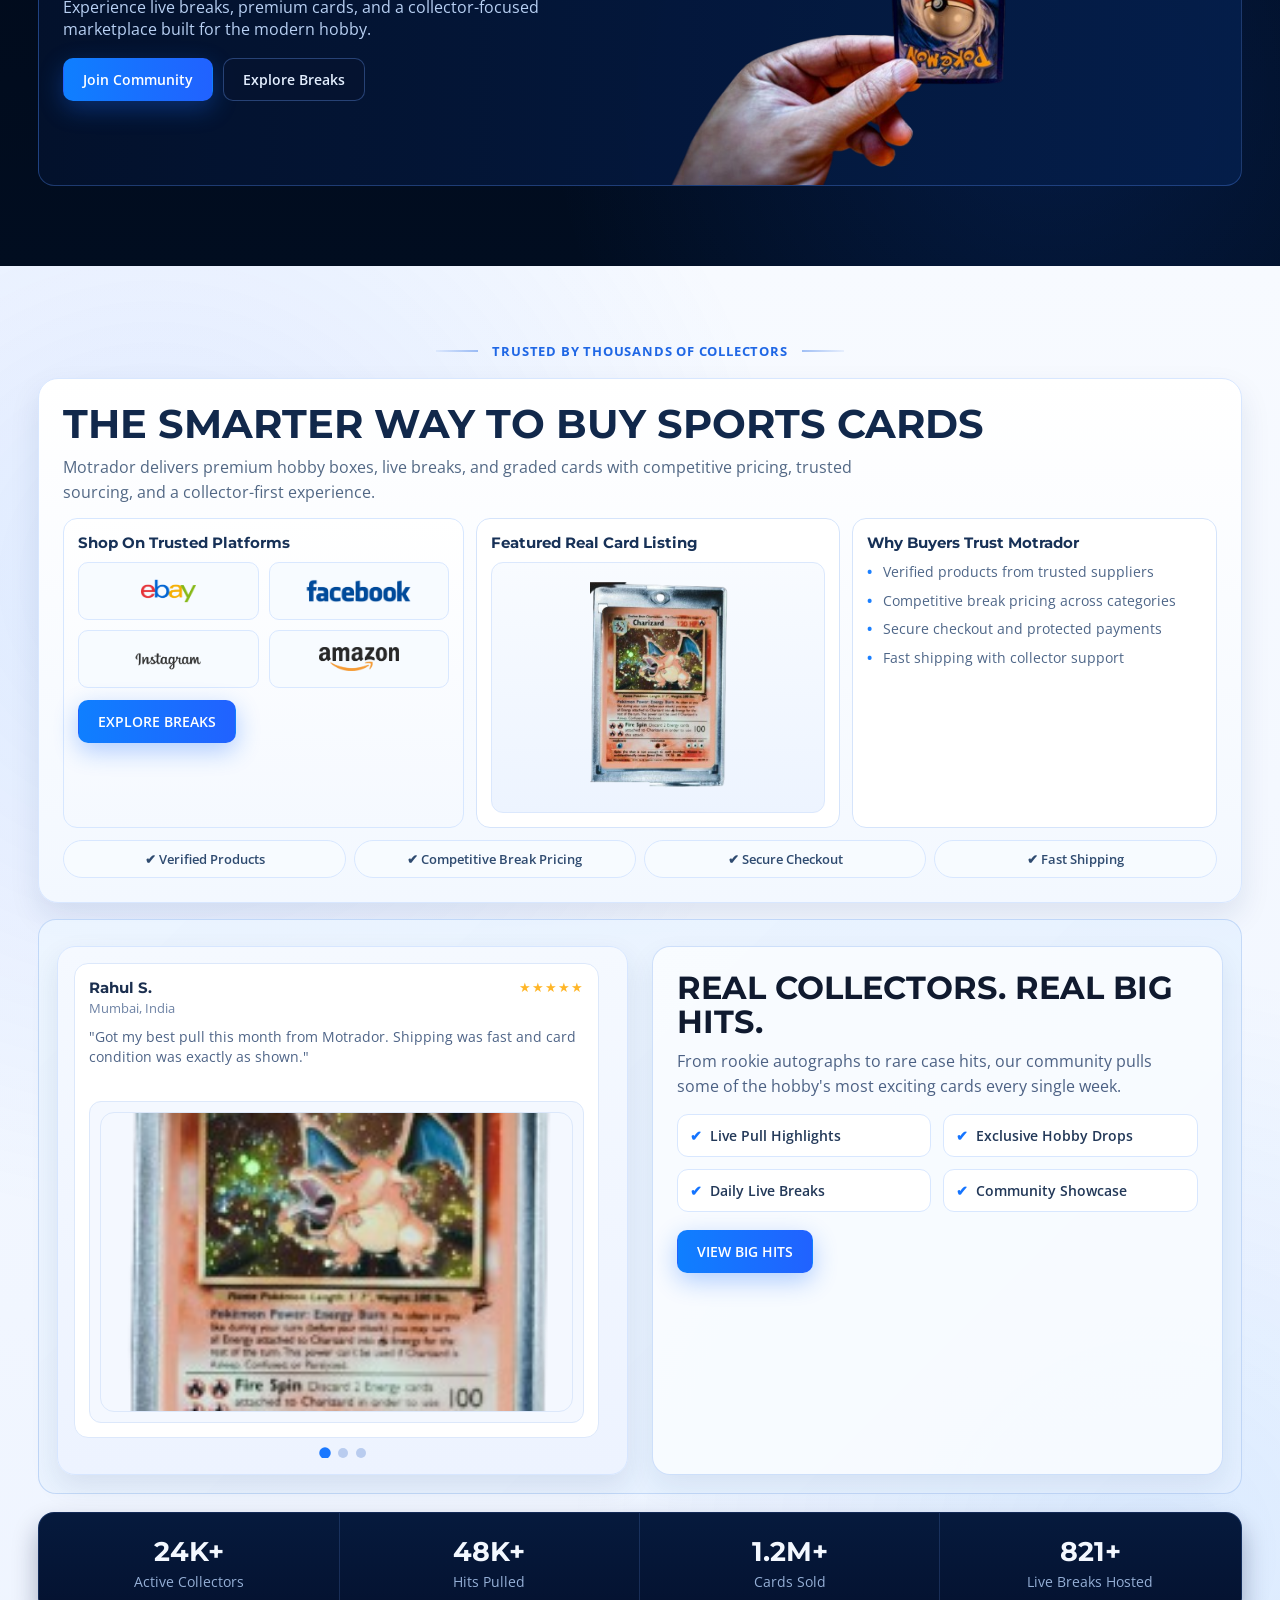
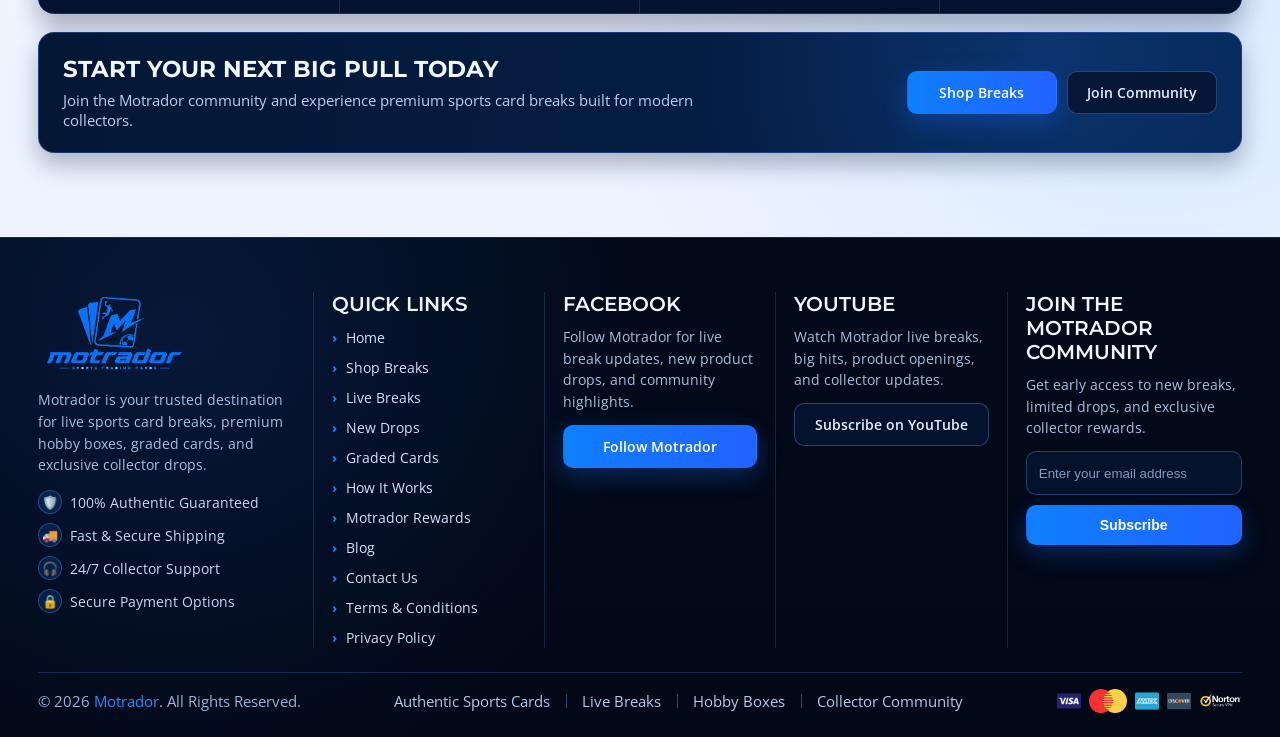
==== commit da692c44: "11th commit" ====
--- a/index.html
+++ b/index.html
@@ -43,9 +43,9 @@
                 <nav class="main-nav" id="mainNav">
                     <a href="./presells.html">Presells</a>
                     <a href="./how-it-works.html">How It Works</a>
-                    <a href="#">Watch The Breaks</a>
+                   
                     <a href="./blogs.html">Blog</a>
-                    <a href="#">Shop Breaks</a>
+                    <a href="./shop-breaks.html">Shop Breaks</a>
                 </nav>
 
                 <div class="header-actions">
--- a/assets/css/styles.css
+++ b/assets/css/styles.css
@@ -3658,3 +3658,375 @@
     justify-content: center;
 }
 
+
+
+
+
+
+
+
+
+
+
+
+
+
+
+
+
+
+
+/*Shop-Breaks*/
+.shopbreak-sec *{
+    margin:0;
+    padding:0;
+    box-sizing:border-box;
+}
+
+.shopbreak-sec{
+    background:#fff;
+    color:#111827;
+    padding:50px 0;
+}
+
+.shopbreak-sec .shop-breaks{
+    max-width:1400px;
+    margin:auto;
+    padding:0 20px;
+}
+
+/* =========================
+TITLE
+========================= */
+
+.shopbreak-sec .top-small{
+    text-align:center;
+    text-transform:uppercase;
+    margin-bottom:8px;
+        color: #1f67e5;
+    font-size: 13px;
+    font-weight: 700;
+    letter-spacing: 0.8px;
+}
+
+.shopbreak-sec .main-title {
+    text-align: center;
+    font-size: 42px;
+    font-weight: 700;
+    line-height: 1;
+    margin-bottom: 16px;
+    letter-spacing: 0.6px;
+    font-family: 'Open Sans';
+}
+.shopbreak-sec .subtext{
+    max-width:760px;
+    margin:0 auto 40px;
+    text-align:center;
+}
+
+/* =========================
+FILTERS
+========================= */
+
+.shopbreak-sec .filters{
+    display:flex;
+    gap:18px;
+    margin-bottom:30px;
+}
+
+.shopbreak-sec .filter-box{
+   width:240px;
+    height:72px;
+    background:#fff;
+    border:1px solid #e5e7eb;
+    border-radius:14px;
+    padding:12px 50px 12px 18px;
+    position:relative;
+    cursor:pointer;
+    display:flex;
+    flex-direction:column;
+    justify-content:center;
+}
+
+.shopbreak-sec .filter-label{
+  font-size:11px;
+    color:#9ca3af;
+    text-transform:uppercase;
+    font-weight:700;
+    margin-bottom:4px;
+    line-height:1;
+
+}
+
+.shopbreak-sec .filter-value{
+    font-size:16px;
+    font-weight:700;
+    line-height:1.2;
+
+}
+.shopbreak-sec .select-wrap{
+    width:240px;
+    background:#fff;
+    border:1px solid #e5e7eb;
+    border-radius:16px;
+    padding:12px 18px;
+}
+.shopbreak-sec .select-wrap label{
+    display:block;
+    font-size:11px;
+    color:#9ca3af;
+    text-transform:uppercase;
+    font-weight:700;
+    margin-bottom:5px;
+}
+
+.shopbreak-sec .select-wrap select{
+    width:100%;
+    border:none;
+    outline:none;
+    background:transparent;
+    font-size:16px;
+    font-weight:700;
+    color:#111827;
+    cursor:pointer;
+}
+.shopbreak-sec .filter-box svg{
+  position:absolute;
+    right:18px;
+    top:50%;
+    transform:translateY(-50%);
+    width:18px;
+    height:18px;
+    stroke:#111827;
+    pointer-events:none;
+}
+
+.shopbreak-sec .search-box{
+    flex:1;
+    position:relative;
+}
+
+.shopbreak-sec .search-box input{
+    width:100%;
+    height:100%;
+    min-height:72px;
+    background:#fff;
+    border:1px solid #e5e7eb;
+    border-radius:14px;
+    padding:0 20px 0 58px;
+    outline:none;
+    font-size:16px;
+}
+
+.shopbreak-sec .search-box svg{
+    position:absolute;
+    left:20px;
+    top:50%;
+    transform:translateY(-50%);
+    width:22px;
+    stroke:#6b7280;
+}
+
+/* =========================
+CARDS
+========================= */
+
+.shopbreak-sec .cards-grid{
+    display:grid;
+    grid-template-columns:repeat(5,1fr);
+    gap:20px;
+}
+
+.shopbreak-sec .break-card{
+    background:#fff;
+    border-radius:16px;
+    overflow:hidden;
+    border:1px solid #e5e7eb;
+    transition:.3s ease;
+    display:flex;
+    flex-direction:column;
+}
+
+.shopbreak-sec .break-card:hover{
+    transform:translateY(-8px);
+    box-shadow:0 20px 40px rgba(0,0,0,.12);
+}
+
+.shopbreak-sec .card-image{
+    height:240px;
+    position:relative;
+    overflow:hidden;
+}
+
+.shopbreak-sec .card-image img{
+    width:100%;
+    height:100%;
+    object-fit:cover;
+    display:block;
+}
+
+.shopbreak-sec .tag{
+    position:absolute;
+    top:12px;
+    left:12px;
+    padding:7px 12px;
+    border-radius:8px;
+    color:#fff;
+    font-size:11px;
+    font-weight:800;
+    text-transform:uppercase;
+}
+
+.shopbreak-sec .red{
+    background:#ef4444;
+}
+
+.shopbreak-sec .orange{
+    background:#f97316;
+}
+
+.shopbreak-sec .blue{
+    background:#2563eb;
+}
+
+.shopbreak-sec .green{
+    background:#16a34a;
+}
+
+.shopbreak-sec .purple{
+    background:#7c3aed;
+}
+
+.shopbreak-sec .card-content{
+    padding:18px;
+    display:flex;
+    flex-direction:column;
+    flex:1;
+}
+
+.shopbreak-sec .card-title{
+    font-size:22px;
+    font-weight:800;
+    line-height:1.3;
+    margin-bottom:12px;
+}
+
+.shopbreak-sec .card-desc{
+    color:#6b7280;
+    font-size:14px;
+    line-height:1.7;
+    margin-bottom:18px;
+}
+
+.shopbreak-sec .price{
+    font-size:22px;
+    font-weight:900;
+    margin-bottom:15px;
+}
+
+.shopbreak-sec .meta{
+    display:flex;
+    align-items:center;
+    gap:8px;
+    color:#4b5563;
+    font-size:14px;
+    margin-bottom:10px;
+}
+
+.shopbreak-sec .meta svg{
+    width:16px;
+    stroke:#2454ff;
+}
+
+.shopbreak-sec .buttons{
+    display:flex;
+    gap:10px;
+    margin-top:auto;
+}
+
+.shopbreak-sec .btn{
+    flex:1;
+    height:44px;
+    border:none;
+    border-radius:10px;
+    font-size:14px;
+    font-weight:700;
+    cursor:pointer;
+    transition:.3s ease;
+}
+
+.shopbreak-sec .btn:hover{
+    transform:translateY(-2px);
+}
+
+.shopbreak-sec .btn-outline{
+    background:#fff;
+    border:1px solid #d1d5db;
+}
+
+.shopbreak-sec .btn-primary{
+    background:#2454ff;
+    color:#fff;
+}
+
+/* =========================
+FEATURES
+========================= */
+
+.shopbreak-sec .features{
+    margin-top:40px;
+    display:grid;
+    grid-template-columns:1fr 1fr;
+    gap:24px;
+}
+
+.shopbreak-sec .feature-box{
+    background:#fff;
+    border:1px solid #e5e7eb;
+    border-radius:20px;
+    padding:30px;
+}
+
+.shopbreak-sec .feature-title{
+    text-align:center;
+    font-size:28px;
+    font-weight:900;
+    margin-bottom:30px;
+}
+
+.shopbreak-sec .feature-grid{
+    display:grid;
+    grid-template-columns:repeat(4,1fr);
+    gap:20px;
+}
+
+.shopbreak-sec .feature-item{
+    text-align:center;
+}
+
+.shopbreak-sec .feature-icon{
+    width:62px;
+    height:62px;
+    border-radius:16px;
+    background:#f3f4f6;
+    display:flex;
+    align-items:center;
+    justify-content:center;
+    margin:auto auto 14px;
+}
+
+.shopbreak-sec .feature-icon svg{
+    width:28px;
+    stroke:#2454ff;
+}
+
+.shopbreak-sec .feature-item h4{
+    font-size:14px;
+    line-height:1.5;
+}
+/*Shop-Breaks*/
+
+
+/* =========================
+RESPONSIVE
+========================= */
--- a/assets/css/responsive.css
+++ b/assets/css/responsive.css
@@ -3040,4 +3040,59 @@
     .terms-page-main .terms-block ul {
         margin-left: 14px;
     }
-}+}
+
+
+@media(max-width:1300px){
+
+    .shopbreak-sec .cards-grid{
+        grid-template-columns:repeat(4,1fr);
+    }
+
+}
+
+@media(max-width:1100px){
+
+    .shopbreak-sec .cards-grid{
+        grid-template-columns:repeat(3,1fr);
+    }
+
+    .shopbreak-sec .features{
+        grid-template-columns:1fr;
+    }
+
+}
+
+@media(max-width:768px){
+
+    .shopbreak-sec .main-title{
+        font-size:42px;
+    }
+
+    .shopbreak-sec .filters{
+        flex-direction:column;
+    }
+
+    .shopbreak-sec .filter-box{
+        width:100%;
+    }
+
+    .shopbreak-sec .cards-grid{
+        grid-template-columns:1fr;
+    }
+
+    .shopbreak-sec .feature-grid{
+        grid-template-columns:repeat(2,1fr);
+    }
+
+}
+
+
+
+
+
+
+
+
+
+
